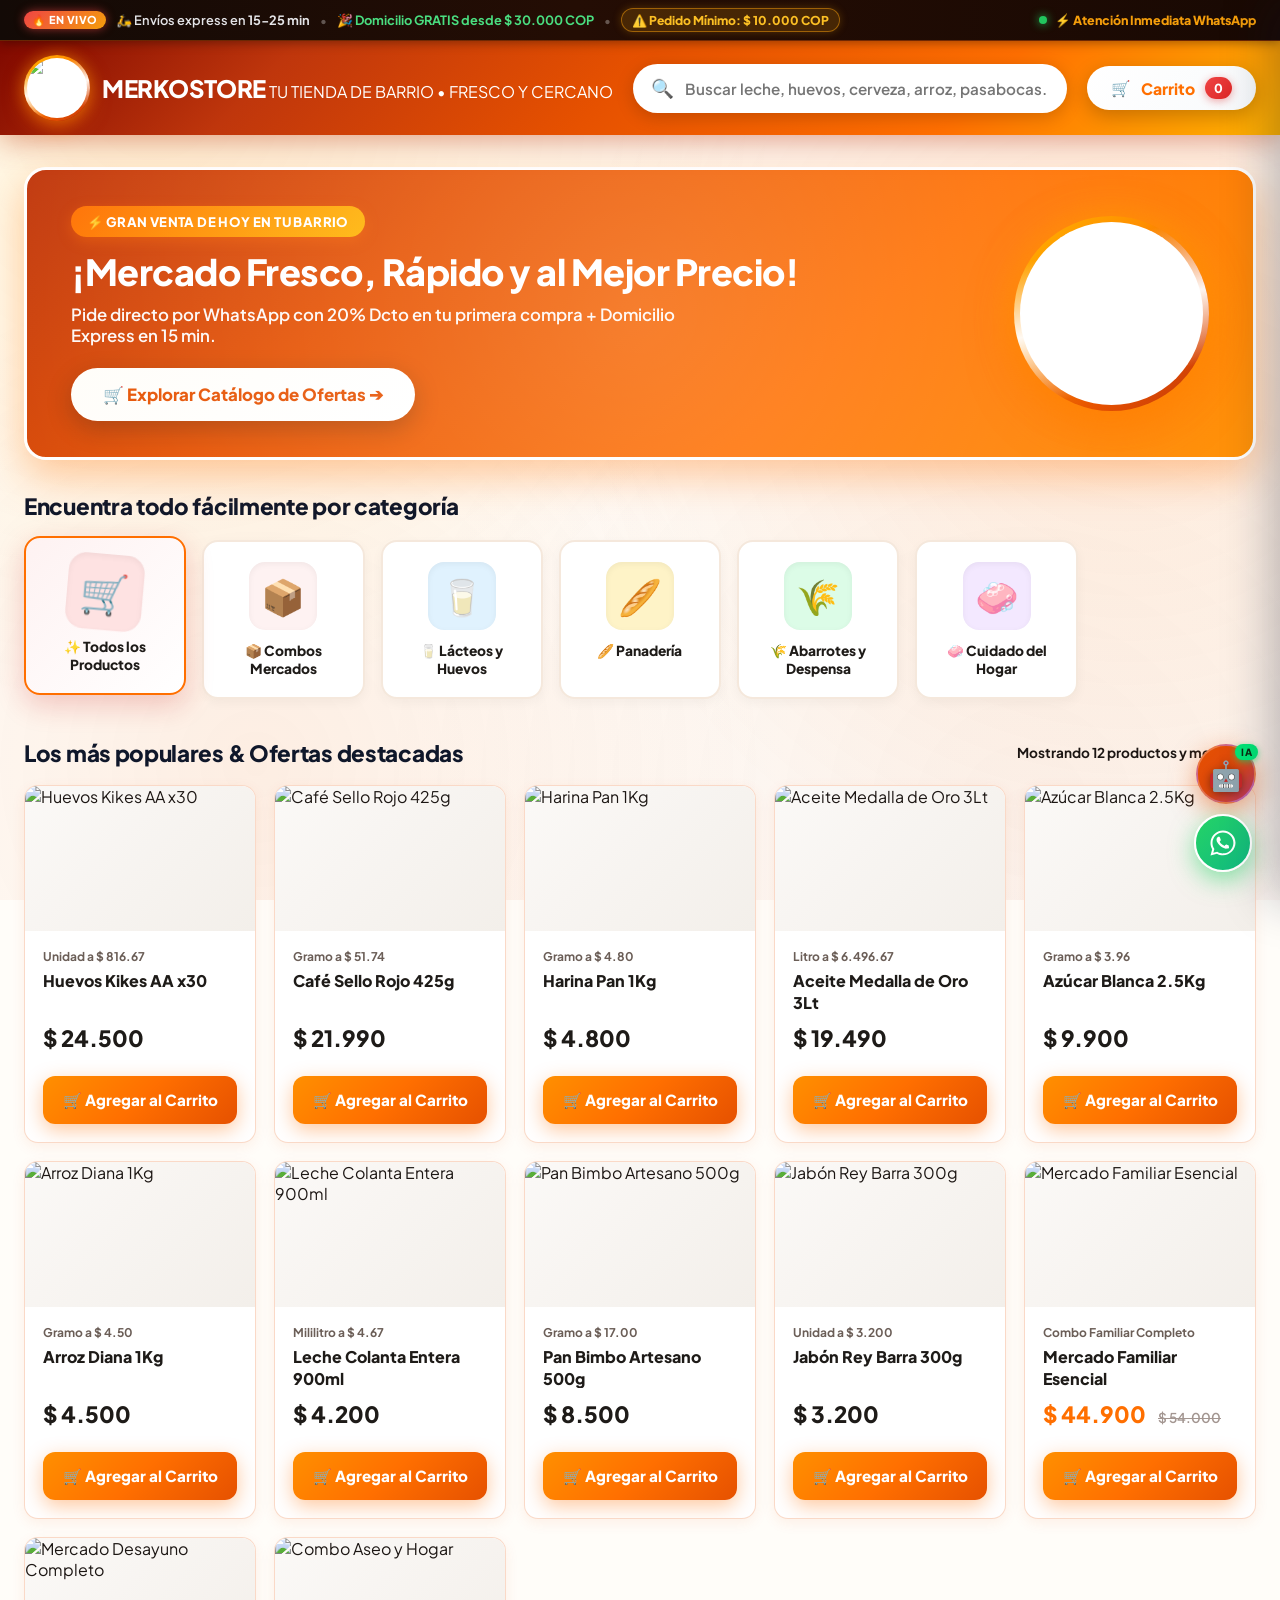
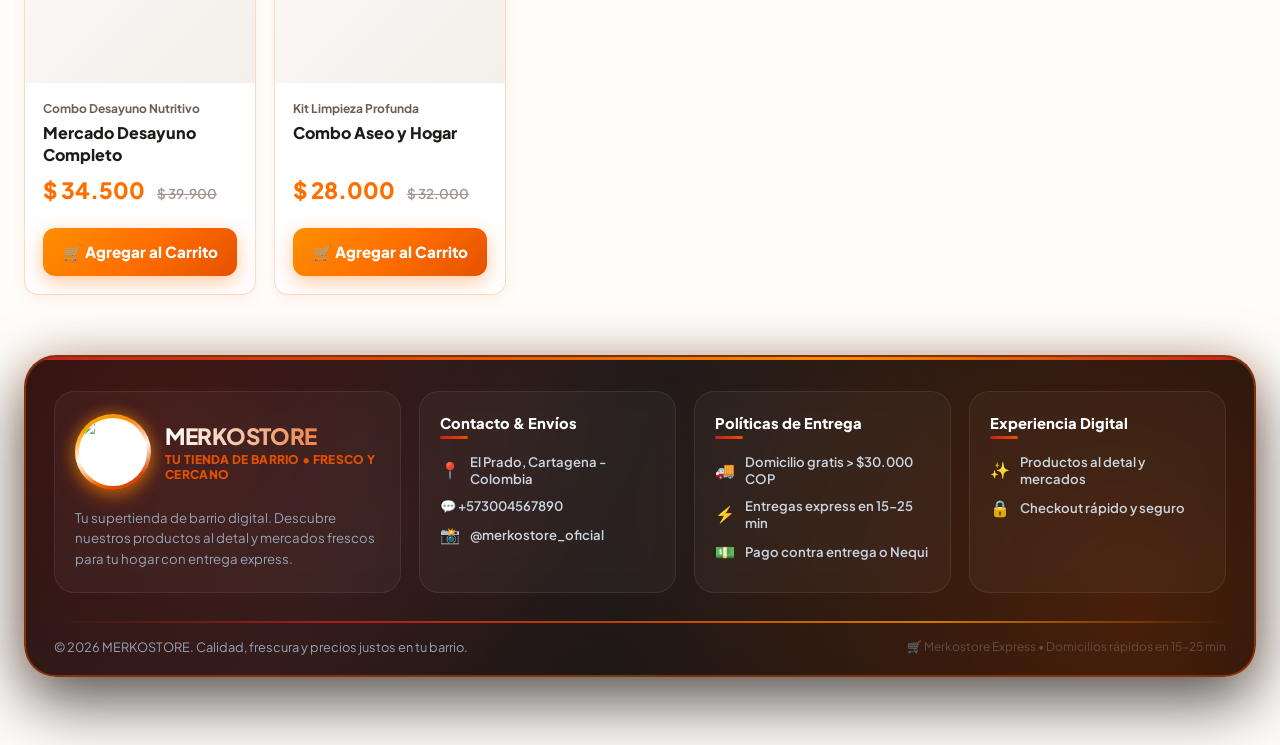
==== src/main/resources/static/index.html @ 1fe58188 "feat: agregar cuenta Daviplata al checkout y configuracion administrable en el panel" ====
<!DOCTYPE html>
<html lang="es">
<head>
    <meta charset="UTF-8">
    <meta name="viewport" content="width=device-width, initial-scale=1.0">
    <title>Merkostore - Tu Tienda de Barrio Digital & Inteligente</title>
    <link rel="preconnect" href="https://fonts.googleapis.com">
    <link rel="preconnect" href="https://fonts.gstatic.com" crossorigin>
    <link href="https://fonts.googleapis.com/css2?family=Plus+Jakarta+Sans:wght@300;400;500;600;700;800;900&display=swap" rel="stylesheet">
    <link rel="stylesheet" href="styles.css">
</head>
<body>

    <!-- ABUNDANT FLUID DRAGGABLE FLOATING EMOJIS (ARRASTRABLES CON EL MOUSE/DEDO) -->
    <div class="ambient-floating-bg">
        <div class="ambient-item item-1" onmousedown="startDragEmoji(event, this)" ontouchstart="startDragEmoji(event, this)" title="¡Arrástrame!">🥛</div>
        <div class="ambient-item item-2" onmousedown="startDragEmoji(event, this)" ontouchstart="startDragEmoji(event, this)" title="¡Arrástrame!">🍺</div>
        <div class="ambient-item item-3" onmousedown="startDragEmoji(event, this)" ontouchstart="startDragEmoji(event, this)" title="¡Arrástrame!">🌾</div>
        <div class="ambient-item item-4" onmousedown="startDragEmoji(event, this)" ontouchstart="startDragEmoji(event, this)" title="¡Arrástrame!">🏷️</div>
        <div class="ambient-item item-5" onmousedown="startDragEmoji(event, this)" ontouchstart="startDragEmoji(event, this)" title="¡Arrástrame!">🧼</div>
        <div class="ambient-item item-6" onmousedown="startDragEmoji(event, this)" ontouchstart="startDragEmoji(event, this)" title="¡Arrástrame!">🍎</div>
        <div class="ambient-item item-7" onmousedown="startDragEmoji(event, this)" ontouchstart="startDragEmoji(event, this)" title="¡Arrástrame!">🥑</div>
        <div class="ambient-item item-8" onmousedown="startDragEmoji(event, this)" ontouchstart="startDragEmoji(event, this)" title="¡Arrástrame!">🍞</div>
        <div class="ambient-item item-9" onmousedown="startDragEmoji(event, this)" ontouchstart="startDragEmoji(event, this)" title="¡Arrástrame!">🧀</div>
        <div class="ambient-item item-10" onmousedown="startDragEmoji(event, this)" ontouchstart="startDragEmoji(event, this)" title="¡Arrástrame!">🍊</div>
        <div class="ambient-item item-11" onmousedown="startDragEmoji(event, this)" ontouchstart="startDragEmoji(event, this)" title="¡Arrástrame!">🍓</div>
        <div class="ambient-item item-12" onmousedown="startDragEmoji(event, this)" ontouchstart="startDragEmoji(event, this)" title="¡Arrástrame!">🥩</div>
        <div class="ambient-item item-13" onmousedown="startDragEmoji(event, this)" ontouchstart="startDragEmoji(event, this)" title="¡Arrástrame!">🍯</div>
        <div class="ambient-item item-14" onmousedown="startDragEmoji(event, this)" ontouchstart="startDragEmoji(event, this)" title="¡Arrástrame!">☕</div>
    </div>

    <!-- TOP NOTIFICATION BAR (DINÁMICA, ANIMADA Y REGLA DE PEDIDO MÍNIMO) -->
    <div class="top-bar">
        <div class="top-bar-notice">
            <span class="top-bar-badge-fire">🔥 EN VIVO</span>
            <span class="top-bar-item">🛵 Envíos express en <strong>15-25 min</strong></span>
            <span class="top-bar-sep">•</span>
            <span class="top-bar-item top-bar-free-delivery">🎉 Domicilio <strong>GRATIS</strong> desde $ 30.000 COP</span>
            <span class="top-bar-sep">•</span>
            <span class="top-bar-badge-minorder">⚠️ Pedido Mínimo: $ 10.000 COP</span>
        </div>
        <div class="top-bar-right-info">
            <span class="top-bar-pulse-dot"></span>
            <span>⚡ Atención Inmediata WhatsApp</span>
        </div>
    </div>

    <!-- MAIN NAVBAR (SUPERMERCADO RETAIL STYLE) -->
    <header class="app-header" id="appHeader">
        <div class="main-nav">
            <!-- Brand Logo (Acceso Secreto Administrador con 5 clics consecutivos) -->
            <div class="brand-logo" onclick="handleBrandLogoClick(event)" title="MERKOSTORE - Tu Supermercado Digital">
                <div class="reflective-logo-wrap">
                    <img src="logo.png" alt="Merkostore Logo" class="reflective-logo-img">
                    <div class="reflective-shimmer-sweep"></div>
                </div>
                <div class="brand-name-group">
                    <span class="brand-title" id="navStoreName">MERKOSTORE</span>
                    <span class="brand-sub">TU TIENDA DE BARRIO • FRESCO Y CERCANO</span>
                </div>
            </div>

            <!-- Search Bar -->
            <div class="search-bar-container">
                <span class="search-icon-nav">🔍</span>
                <input type="text" id="searchInput" placeholder="Buscar leche, huevos, cerveza, arroz, pasabocas..." oninput="filterProducts()">
            </div>

            <!-- Cart Navigation Action -->
            <div class="header-user-actions">
                <button class="cart-nav-btn" onclick="toggleCartDrawer()">
                    🛒 <span>Carrito</span>
                    <span class="cart-count-badge" id="cartBadge">0</span>
                </button>
            </div>
        </div>
    </header>

    <!-- MAIN WRAPPER -->
    <main class="main-wrapper">

        <!-- ========================================== -->
        <!-- VIEW 1: CLIENT STOREFRONT (VISTA CLIENTE)  -->
        <!-- ========================================== -->
        <section id="viewStorefront">
            
            <!-- ATTENTION-GRABBING HERO PROMOTIONAL BANNER -->
            <div class="hero-attention-banner">
                <div class="hero-content-left">
                    <span class="hero-badge-flash">⚡ GRAN VENTA DE HOY EN TU BARRIO</span>
                    <h1 class="hero-main-title">¡Mercado Fresco, Rápido y al Mejor Precio!</h1>
                    <p class="hero-sub-text">Pide directo por WhatsApp con 20% Dcto en tu primera compra + Domicilio Express en 15 min.</p>
                    <button class="hero-cta-btn" onclick="scrollToProducts()">
                        🛒 Explorar Catálogo de Ofertas ➔
                    </button>
                </div>
                <!-- 3D Reflective Brand Emblem -->
                <div class="hero-logo-emblem-wrap">
                    <div class="reflective-logo-wrap size-lg">
                        <img src="logo.png" alt="Merkostore Emblem" class="reflective-logo-img">
                        <div class="reflective-shimmer-sweep"></div>
                    </div>
                </div>
            </div>

            <!-- Category Cards Grid (Vivid Badges) -->
            <h2 class="section-heading">
                <span>Encuentra todo fácilmente por categoría</span>
            </h2>
            <div class="category-badges-grid" id="categoryBadgesContainer">
                <!-- Dynamic Category Badges -->
            </div>

            <!-- Product Grid Title -->
            <div style="display:flex; justify-content:space-between; align-items:center; margin-bottom:18px;">
                <h2 class="section-heading" style="margin-bottom:0;" id="productsTitle">
                    <span>Los más populares & Ofertas destacadas</span>
                </h2>
                <span style="font-size:0.85rem; color:var(--text-secondary); font-weight:700;" id="productCountLabel">Mostrando todos los productos</span>
            </div>

            <!-- Bright Vivid Highlighted Product Grid -->
            <div class="products-grid" id="productsGrid">
                <!-- Dynamic Product Cards -->
            </div>

            <!-- ULTRA-LUXURY OVAL FOOTER (DEEP DARK GRADIENT CONTRAST & ANIMATION) -->
            <footer class="merko-footer">
                <div class="footer-content-grid">
                    <!-- Column 1: Brand -->
                    <div class="footer-col-card">
                        <div style="display:flex; align-items:center; gap:14px; margin-bottom:14px;">
                            <div class="reflective-logo-wrap size-md">
                                <img src="logo.png" alt="Merkostore Logo" class="reflective-logo-img">
                                <div class="reflective-shimmer-sweep"></div>
                            </div>
                            <div>
                                <div class="footer-brand-title" style="margin-bottom:2px;">MERKOSTORE</div>
                                <div class="footer-slogan" style="font-size:0.75rem;">TU TIENDA DE BARRIO • FRESCO Y CERCANO</div>
                            </div>
                        </div>
                        <div class="footer-brand-desc">
                            Tu supertienda de barrio digital. Descubre nuestros productos al detal y mercados frescos para tu hogar con entrega express.
                        </div>
                    </div>

                    <!-- Column 2: Contacto & Envíos -->
                    <div class="footer-col-card">
                        <div class="footer-col-title">Contacto & Envíos</div>
                        <div class="footer-link-list">
                            <span class="footer-link-item"><span class="item-icon">📍</span> El Prado, Cartagena - Colombia</span>
                            <a href="https://wa.me/573001234567" target="_blank" class="footer-link-item" id="footerWhatsappLink"><span class="item-icon">💬</span> +57 300 123 4567</a>
                            <span class="footer-link-item"><span class="item-icon">📸</span> @merkostore_oficial</span>
                        </div>
                    </div>

                    <!-- Column 3: Políticas -->
                    <div class="footer-col-card">
                        <div class="footer-col-title">Políticas de Entrega</div>
                        <div class="footer-link-list">
                            <span class="footer-link-item"><span class="item-icon">🚚</span> Domicilio gratis > $30.000 COP</span>
                            <span class="footer-link-item"><span class="item-icon">⚡</span> Entregas express en 15-25 min</span>
                            <span class="footer-link-item"><span class="item-icon">💵</span> Pago contra entrega o Nequi</span>
                        </div>
                    </div>

                    <!-- Column 4: Experiencia Digital -->
                    <div class="footer-col-card">
                        <div class="footer-col-title">Experiencia Digital</div>
                        <div class="footer-link-list">
                            <span class="footer-link-item"><span class="item-icon">✨</span> Productos al detal y mercados</span>
                            <span class="footer-link-item"><span class="item-icon">🔒</span> Checkout rápido y seguro</span>
                        </div>
                    </div>
                </div>

                <!-- Animated Light Glow Separator Bar -->
                <div class="footer-glow-bar"></div>

                <!-- Footer Bottom Bar -->
                <div class="footer-bottom-bar">
                    <div>
                        © 2026 MERKOSTORE. Calidad, frescura y precios justos en tu barrio.
                    </div>
                    <div style="font-size:0.75rem; color:var(--text-muted); opacity:0.8;">
                        <span>🛒 Merkostore Express • Domicilios rápidos en 15-25 min</span>
                    </div>
                </div>
            </footer>
        </section>

        <!-- ========================================== -->
        <!-- VIEW 2: MERKO BRAND ULTRA-PREMIUM ADMIN    -->
        <!-- ========================================== -->
        <section id="viewAdmin" style="display:none;">
            <div class="merko-admin-wrapper">
                
                <!-- Merko Admin Header -->
                <div class="merko-admin-header">
                    <div>
                        <span class="merko-brand-badge">MERKOSTORE • PANEL ADMIN PRO</span>
                        <h1 class="merko-admin-title">Gestor Ejecutivo de Productos, Stock y Ventas</h1>
                    </div>
                    <div style="display:flex; gap:12px; align-items:center;">
                        <button class="btn-merko-outline" onclick="switchView('storefront')">
                            👁️ Ver Tienda Cliente
                        </button>
                        <button class="btn-merko-primary" onclick="logoutAdmin()">
                            🚪 Salir del Panel
                        </button>
                    </div>
                </div>

                <!-- Merko Pill Tabs Row -->
                <div class="merko-pill-tabs">
                    <button class="merko-pill-btn active" id="tabMerkoDashboard" onclick="switchAdminSubTab('dashboard')">
                        📊 Dashboard
                    </button>
                    <button class="merko-pill-btn" id="tabMerkoActiveOrders" onclick="switchAdminSubTab('activeOrders')">
                        🛵 Pedidos en Proceso <span class="merko-pill-badge" id="activeOrdersTabBadge">0</span>
                    </button>
                    <button class="merko-pill-btn" id="tabMerkoOrders" onclick="switchAdminSubTab('orders')">
                        📜 Historial de Ventas
                    </button>
                    <button class="merko-pill-btn" id="tabMerkoBudget" onclick="switchAdminSubTab('budget')">
                        💰 Presupuesto del Negocio
                    </button>
                    <button class="merko-pill-btn" id="tabMerkoProducts" onclick="switchAdminSubTab('products')">
                        🛒 Productos & Inventario
                    </button>
                    <button class="merko-pill-btn" id="tabMerkoCategories" onclick="switchAdminSubTab('categories')">
                        🏷️ Categorías
                    </button>
                    <button class="merko-pill-btn" id="tabMerkoUsers" onclick="switchAdminSubTab('users')">
                        👥 Administradores
                    </button>
                    <button class="merko-pill-btn" id="tabMerkoBi" onclick="switchAdminSubTab('bi')">
                        📈 Power BI Analytics
                    </button>
                    <button class="merko-pill-btn" id="tabMerkoIo" onclick="switchAdminSubTab('io')">
                        ⚖️ Optimización IO (Simplex)
                    </button>
                    <button class="merko-pill-btn" id="tabMerkoConfig" onclick="switchAdminSubTab('config')">
                        🏪 Configuración Negocio
                    </button>
                </div>

                <!-- TAB 1: DASHBOARD EXECUTIVE OVERVIEW -->
                <div id="subtabDashboard" class="subtab-content">
                    
                    <!-- GREETING HEADER CARD -->
                    <div class="dashboard-greeting-card">
                        <div>
                            <div class="dashboard-greeting-title" id="dashGreeting">BUENAS TARDES 👋</div>
                            <div style="font-size:0.85rem; color:var(--admin-text-muted);">Bienvenido al Panel de Control Ejecutivo de Merkostore</div>
                        </div>
                        <div style="display:flex; gap:10px; flex-wrap:wrap;">
                            <button class="btn-merko-primary" onclick="forceSyncWithDatabase()" title="Sincronizar base de datos con Power BI y recalcular métricas">
                                🔄 Sincronizar DB & Power BI
                            </button>
                            <button class="btn-merko-outline" onclick="refreshDashboardData()">
                                ⚡ Actualizar Vista
                            </button>
                        </div>
                    </div>

                    <!-- ATTENTION ALERT CARD -->
                    <div class="merko-alert-card" id="kpiAlertCard">
                        <div>
                            <div style="font-weight:900; color:var(--admin-accent-red); font-size:1.05rem;">🔔 ATENCIÓN AHORA</div>
                            <div style="font-size:0.88rem; color:var(--admin-text-muted);" id="kpiAlertText">Cargando alertas del inventario...</div>
                        </div>
                        <button class="btn-merko-primary" onclick="switchAdminSubTab('products')">Atender Todos ➔</button>
                    </div>

                    <!-- KPI CARDS GRID (6 CARDS CON GANANCIAS) -->
                    <div class="merko-kpi-grid" style="grid-template-columns: repeat(auto-fit, minmax(180px, 1fr));">
                        <div class="merko-kpi-card emerald-card">
                            <div class="merko-kpi-title">Ventas de Hoy</div>
                            <div class="merko-kpi-val" id="kpiSales">$ 0</div>
                            <div style="font-size:0.75rem; color:var(--brand-secondary); font-weight:800;" id="kpiSalesSubtext">↑ 0 ventas en el día</div>
                        </div>
                        <div class="merko-kpi-card" style="border-left:4px solid #10b981; background:linear-gradient(135deg, rgba(16,185,129,0.14), rgba(16,185,129,0.02));">
                            <div class="merko-kpi-title" style="color:#10b981;">Ganancias de Hoy</div>
                            <div class="merko-kpi-val" id="kpiGrossProfit" style="color:#10b981;">$ 0</div>
                            <div style="font-size:0.75rem; color:#34d399; font-weight:800;" id="kpiGrossProfitSubtext">Margen bruto unitario real</div>
                        </div>
                        <div class="merko-kpi-card red-card">
                            <div class="merko-kpi-title">Pedidos Activos</div>
                            <div class="merko-kpi-val" id="kpiOrders">0</div>
                            <div style="font-size:0.75rem; color:var(--admin-accent-red); font-weight:800;">En preparación / Listos</div>
                        </div>
                        <div class="merko-kpi-card">
                            <div class="merko-kpi-title">Pendientes</div>
                            <div class="merko-kpi-val" id="kpiPending">0</div>
                            <div style="font-size:0.75rem; color:var(--admin-text-muted);">Por confirmar WhatsApp</div>
                        </div>
                        <div class="merko-kpi-card">
                            <div class="merko-kpi-title">Por Reponer</div>
                            <div class="merko-kpi-val" id="kpiLowStock" style="color:#ef4444;">0</div>
                            <div style="font-size:0.75rem; color:#ef4444; font-weight:800;">Stock bajo o agotados</div>
                        </div>
                        <div class="merko-kpi-card">
                            <div class="merko-kpi-title">Ticket Promedio</div>
                            <div class="merko-kpi-val" id="kpiTicketAvg" style="color:#3b82f6;">$ 0</div>
                            <div style="font-size:0.75rem; color:var(--admin-text-muted);">Valor medio por pedido</div>
                        </div>
                    </div>

                    <!-- TWO-COLUMN DASHBOARD MAIN GRID -->
                    <div class="dashboard-main-grid">
                        
                        <!-- LEFT MAIN COLUMN -->
                        <div>
                            <!-- PANEL 1: PEDIDOS ACTIVOS EN VIVO -->
                            <div class="dashboard-panel-card">
                                <div class="dashboard-panel-header">
                                    <div>
                                        <div class="dashboard-panel-title">🛒 PEDIDOS ACTIVOS EN VIVO</div>
                                        <div class="dashboard-panel-subtitle">Control operativo de pedidos recibidos en tiempo real</div>
                                    </div>
                                    <button class="dashboard-panel-link" onclick="switchAdminSubTab('activeOrders')">Gestionar Pedidos en Proceso ➔</button>
                                </div>
                                <div id="dashActiveOrdersList">
                                    <!-- Dynamic Active Orders List -->
                                </div>
                            </div>

                            <!-- PANEL 2: SOLICITUDES QUE REQUIEREN ACCIÓN -->
                            <div class="dashboard-panel-card">
                                <div class="dashboard-panel-header">
                                    <div>
                                        <div class="dashboard-panel-title">⚠️ SOLICITUDES QUE REQUIEREN ACCIÓN</div>
                                        <div class="dashboard-panel-subtitle">Prioridad: Pedidos por confirmar / Productos sin existencias</div>
                                    </div>
                                </div>
                                <div id="dashActionRequestsList">
                                    <!-- Dynamic Action Requests -->
                                </div>
                            </div>
                        </div>

                        <!-- RIGHT SIDEBAR COLUMN -->
                        <div>
                            <!-- PANEL 3: STOCK BAJO / REPONER -->
                            <div class="dashboard-panel-card">
                                <div class="dashboard-panel-header">
                                    <div>
                                        <div class="dashboard-panel-title">🚨 STOCK BAJO / REPONER</div>
                                        <div class="dashboard-panel-subtitle">Productos con 5 o menos existencias o agotados</div>
                                    </div>
                                    <button class="dashboard-panel-link" onclick="switchAdminSubTab('products')">Ver Inventario ➔</button>
                                </div>
                                <div id="dashLowStockList">
                                    <!-- Dynamic Low Stock Product Cards -->
                                </div>
                            </div>

                            <!-- PANEL 4: RESUMEN DE VENTAS E INGRESOS & GRÁFICO DIARIO -->
                            <div class="dashboard-panel-card">
                                <div class="dashboard-panel-header">
                                    <div>
                                        <div class="dashboard-panel-title">📊 RESUMEN DE VENTAS</div>
                                        <div class="dashboard-panel-subtitle">Ingresos confirmados del negocio</div>
                                    </div>
                                </div>

                                <div class="dash-sales-summary-grid">
                                    <div class="dash-sales-box">
                                        <div class="dash-sales-box-title">Hoy</div>
                                        <div class="dash-sales-box-val" id="dashSalesToday">$ 0</div>
                                    </div>
                                    <div class="dash-sales-box">
                                        <div class="dash-sales-box-title">Esta Semana</div>
                                        <div class="dash-sales-box-val" id="dashSalesWeek">$ 0</div>
                                    </div>
                                    <div class="dash-sales-box">
                                        <div class="dash-sales-box-title">Este Mes</div>
                                        <div class="dash-sales-box-val" id="dashSalesMonth">$ 0</div>
                                    </div>
                                </div>

                                <div style="font-size:0.78rem; font-weight:800; color:var(--admin-text-muted); margin-bottom:8px; display:flex; justify-content:space-between;">
                                    <span>ÚLTIMOS 7 DÍAS</span>
                                    <span style="color:#f59e0b;">Historial diario</span>
                                </div>

                                <div class="dash-chart-container" id="dash7DaysChart">
                                    <!-- Dynamic 7 Day Chart Bars -->
                                </div>
                            </div>
                        </div>

                    </div>

                </div>

                <!-- TAB 2: PRODUCTOS & INVENTARIO UNIFICADO (CREAR ARRIBA, INVENTARIO ABAJO) -->
                <div id="subtabProducts" class="subtab-content" style="display:none;">
                    
                    <!-- 1. CREAR / EDITAR PRODUCTO O MERCADO (ARRIBA) -->
                    <div id="productEditorCard" style="background:var(--admin-card-bg); border:1.5px solid var(--admin-border); border-radius:20px; padding:24px; box-shadow:0 12px 35px rgba(0,0,0,0.45); margin-bottom:28px;">
                        <h2 id="editorSubtabTitle" style="font-size:1.25rem; font-weight:900; color:#ffffff; margin-top:0; margin-bottom:20px;">➕ CREAR PRODUCTO O MERCADO</h2>
                        
                        <div class="merko-editor-grid">
                            <div class="merko-form-card">
                                <!-- Tipo de Ítem Selector -->
                                <div class="merko-form-group">
                                    <label>Tipo de Ítem a Crear *</label>
                                    <select id="editorType" onchange="toggleMercadoCompositionForm(); updateLivePreview();">
                                        <option value="DETAL">🛍️ Producto Detal (Ítem Individual)</option>
                                        <option value="MERCADO">📦 Mercado (Combo / Kit con Productos Detal)</option>
                                    </select>
                                </div>

                                <div class="merko-form-group">
                                    <label>Nombre del Producto / Mercado *</label>
                                    <input type="text" id="editorName" placeholder="Ej: Mercado Familiar Semanal / Harina Pan 1kg" value="" oninput="updateLivePreview()">
                                </div>

                                <div style="display:grid; grid-template-columns:1fr 1fr; gap:16px;">
                                    <div class="merko-form-group">
                                        <label>Categoría</label>
                                        <select id="editorCategory" onchange="updateLivePreview()">
                                            <option value="cat4">🌾 Abarrotes y Granos</option>
                                            <option value="cat2">🥛 Lácteos y Huevos</option>
                                            <option value="cat3">🍺 Cervezas y Licores</option>
                                            <option value="cat1">🔴 Precios Rojos</option>
                                        </select>
                                    </div>
                                    <div class="merko-form-group">
                                        <label>Unidad / Descripción Corta</label>
                                        <input type="text" id="editorUnit" placeholder="Ej: Combo 6 Productos / Gramo a $ 3.60" value="" oninput="updateLivePreview()">
                                    </div>
                                </div>

                                <!-- COMPOSICIÓN DE MERCADO (SOLO CUANDO ES MERCADO) -->
                                <div id="mercadoItemsContainer" style="display:none; background:#0f172a; border:1px solid #f59e0b; border-radius:12px; padding:16px; margin-top:4px;">
                                    <div style="font-size:0.85rem; font-weight:900; color:#f59e0b; margin-bottom:10px; display:flex; justify-content:space-between; align-items:center;">
                                        <span>📦 COMPOSICIÓN DEL MERCADO (PRODUCTOS INCLUIDOS):</span>
                                        <span style="font-size:0.72rem; color:#94a3b8; font-weight:600;">Se restarán del stock al vender</span>
                                    </div>
                                    <div id="mercadoItemsChecklist" style="display:flex; flex-direction:column; gap:8px; max-height:180px; overflow-y:auto; padding-right:6px;">
                                        <!-- Dynamic product options with qty inputs -->
                                    </div>
                                </div>

                                <div style="display:grid; grid-template-columns:1fr 1fr; gap:16px;">
                                    <div class="merko-form-group">
                                        <label>Precio de Adquisición ($ COP) *</label>
                                        <input type="number" id="editorCostPrice" value="" placeholder="Ej: 32000" oninput="updateLivePreview()">
                                        <small style="display:block; font-size:0.72rem; color:var(--admin-text-muted); margin-top:4px;">Valor que paga el administrador al proveedor por adquirir una unidad de este producto.</small>
                                    </div>
                                    <div class="merko-form-group">
                                        <label>Precio Venta ($ COP) *</label>
                                        <input type="number" id="editorPrice" value="" placeholder="Ej: 48000" oninput="updateLivePreview()">
                                        <small style="display:block; font-size:0.72rem; color:var(--admin-text-muted); margin-top:4px;">Precio oficial al detal o combo al cliente.</small>
                                    </div>
                                </div>

                                <div style="display:grid; grid-template-columns:1fr 1fr; gap:16px;">
                                    <div class="merko-form-group">
                                        <label>Precio Oferta ($ COP)</label>
                                        <input type="number" id="editorDiscount" value="" placeholder="Opcional" oninput="updateLivePreview()">
                                        <small style="display:block; font-size:0.72rem; color:var(--admin-text-muted); margin-top:4px;">Precio promocional con descuento aplicado.</small>
                                    </div>
                                    <div class="merko-form-group">
                                        <label id="lblEditorStock">Inventario Inicial *</label>
                                        <input type="number" id="editorStock" value="" placeholder="Ej: 25" oninput="updateLivePreview()">
                                        <small style="display:block; font-size:0.72rem; color:var(--admin-text-muted); margin-top:4px;">Existencias físicas disponibles en bodega.</small>
                                    </div>
                                </div>

                                <div class="merko-form-group">
                                    <label>Imagen del Producto / Mercado *</label>
                                    <div style="display:flex; align-items:center; gap:12px; flex-wrap:wrap; background:#181210; border:1.5px dashed var(--admin-border); padding:12px 16px; border-radius:12px;">
                                        <label for="editorImageFile" class="btn-merko-outline" style="cursor:pointer; font-size:0.85rem; padding:8px 16px; margin:0; display:inline-flex; align-items:center; gap:8px;">
                                            📁 Seleccionar Archivo...
                                        </label>
                                        <input type="file" id="editorImageFile" accept="image/*" style="display:none;" onchange="handleProductImageUpload(event)">
                                        <span id="editorImageFileName" style="font-size:0.82rem; color:#94a3b8; font-style:italic;">Ningún archivo seleccionado</span>
                                    </div>
                                    <input type="hidden" id="editorImage" value="">
                                </div>

                                <!-- 📐 ENCUADRE DE IMAGEN EN TARJETA (PC & MÓVIL POR INDEPENDIENTE) -->
                                <div class="image-framing-box" style="margin-top:18px; background:#120c0a; border:1.5px solid rgba(230,81,0,0.35); border-radius:14px; padding:18px;">
                                    <div style="display:flex; justify-content:space-between; align-items:center; flex-wrap:wrap; gap:10px; margin-bottom:6px;">
                                        <div>
                                            <span style="font-size:0.92rem; font-weight:900; color:#FF8F00; display:flex; align-items:center; gap:6px;">
                                                📐 ENCUADRE DE IMAGEN EN TARJETA
                                            </span>
                                            <p style="font-size:0.75rem; color:var(--admin-text-muted); margin:2px 0 0;">
                                                Ajusta el modo de encuadre, zoom y posición de cada foto para que luzca impecable en la tarjeta y en la galería.
                                            </p>
                                        </div>
                                        <div style="display:flex; align-items:center; gap:8px;">
                                            <span style="font-size:0.75rem; color:#d4d4d8; font-weight:700;">📷 Configurar encuadre:</span>
                                            <div class="framing-device-toggles" style="display:flex; gap:6px; background:rgba(255,255,255,0.06); padding:3px; border-radius:20px; border:1px solid rgba(255,255,255,0.12);">
                                                <button type="button" class="btn-framing-device active" id="btnDevicePc" onclick="switchFramingDevice('PC')" style="padding:4px 12px; font-size:0.76rem; border-radius:16px; border:none; cursor:pointer; font-weight:800; background:linear-gradient(135deg, #FF6F00, #E65100); color:#fff;">
                                                    💻 Modo PC
                                                </button>
                                                <button type="button" class="btn-framing-device" id="btnDeviceMobile" onclick="switchFramingDevice('MOBILE')" style="padding:4px 12px; font-size:0.76rem; border-radius:16px; border:none; cursor:pointer; font-weight:800; background:transparent; color:#a1a1aa;">
                                                    📱 Modo Móvil
                                                </button>
                                            </div>
                                        </div>
                                    </div>

                                    <!-- Dropdown Mode & Zoom Slider -->
                                    <div style="display:grid; grid-template-columns:1fr 1fr; gap:16px; margin-top:14px;">
                                        <div class="merko-form-group">
                                            <label style="font-size:0.78rem; font-weight:800; color:#e4e4e7;">Modo de Ajuste</label>
                                            <select id="imgFitMode" onchange="updateFramingSetting('fit', this.value)" style="padding:8px 12px; font-size:0.82rem;">
                                                <option value="cover">Cubrir Marco (Cover - Fotos de Estudio)</option>
                                                <option value="contain">Contener Completo (Contain - Sin Recortes)</option>
                                                <option value="fill">Relleno Total (Fill)</option>
                                            </select>
                                        </div>
                                        <div class="merko-form-group">
                                            <div style="display:flex; justify-content:space-between; align-items:center;">
                                                <label style="font-size:0.78rem; font-weight:800; color:#e4e4e7;">Zoom/Escala (0.7x – 3.0x)</label>
                                                <span id="lblImgZoom" style="font-size:0.78rem; font-weight:900; color:#FF8F00;">1.00x</span>
                                            </div>
                                            <input type="range" id="imgZoomRange" min="0.7" max="3.0" step="0.05" value="1.0" oninput="updateFramingSetting('zoom', this.value)" style="margin-top:8px;">
                                        </div>
                                    </div>

                                    <!-- Position Sliders -->
                                    <div style="display:grid; grid-template-columns:1fr 1fr; gap:16px; margin-top:8px;">
                                        <div class="merko-form-group">
                                            <div style="display:flex; justify-content:space-between; align-items:center;">
                                                <label style="font-size:0.78rem; font-weight:800; color:#e4e4e7;">Posición Horizontal (X)</label>
                                                <span id="lblImgPosX" style="font-size:0.78rem; font-weight:900; color:#FF8F00;">50%</span>
                                            </div>
                                            <input type="range" id="imgPosXRange" min="0" max="100" step="1" value="50" oninput="updateFramingSetting('posX', this.value)" style="margin-top:8px;">
                                        </div>
                                        <div class="merko-form-group">
                                            <div style="display:flex; justify-content:space-between; align-items:center;">
                                                <label style="font-size:0.78rem; font-weight:800; color:#e4e4e7;">Posición Vertical (Y)</label>
                                                <span id="lblImgPosY" style="font-size:0.78rem; font-weight:900; color:#FF8F00;">50%</span>
                                            </div>
                                            <input type="range" id="imgPosYRange" min="0" max="100" step="1" value="50" oninput="updateFramingSetting('posY', this.value)" style="margin-top:8px;">
                                        </div>
                                    </div>

                                    <!-- Action Presets -->
                                    <div style="display:flex; gap:10px; margin-top:14px; flex-wrap:wrap;">
                                        <button type="button" class="btn-merko-outline" style="padding:6px 14px; font-size:0.75rem; display:inline-flex; align-items:center; gap:6px;" onclick="applyFramingPreset('full')">
                                            📦 Producto Completo
                                        </button>
                                        <button type="button" class="btn-merko-outline" style="padding:6px 14px; font-size:0.75rem; display:inline-flex; align-items:center; gap:6px;" onclick="applyFramingPreset('cover')">
                                            🔍 Cubrir Marco
                                        </button>
                                        <button type="button" class="btn-merko-outline" style="padding:6px 14px; font-size:0.75rem; color:#ef4444; border-color:rgba(239,68,68,0.4);" onclick="applyFramingPreset('reset')">
                                            Restablecer
                                        </button>
                                    </div>
                                </div>

                                <div style="display:flex; gap:12px; margin-top:16px;">
                                    <button class="btn-merko-primary" id="btnSaveProductEditor" style="flex:1; justify-content:center;" onclick="saveProductFromEditor()">
                                        💾 Guardar en el Catálogo
                                    </button>
                                    <button class="btn-merko-outline" id="btnCancelProductEditor" style="display:none; color:#ef4444; border-color:rgba(239,68,68,0.4); background:rgba(239,68,68,0.15);" onclick="resetProductEditorForm(true)">
                                        ❌ Cancelar Edición
                                    </button>
                                </div>
                            </div>

                            <!-- Live Card Preview (Matching Reference Image) -->
                            <div class="preview-column-card" style="background:var(--admin-surface); border:1px solid var(--admin-border); border-radius:14px; padding:20px; display:flex; flex-direction:column; align-items:center;">
                                <div style="display:flex; justify-content:space-between; align-items:center; width:100%; margin-bottom:14px; flex-wrap:wrap; gap:8px;">
                                    <span style="font-size:0.75rem; font-weight:900; color:var(--brand-primary); letter-spacing:1px;">👁️ VISTA PREVIA</span>
                                    <div style="display:flex; gap:6px; background:rgba(255,255,255,0.06); padding:3px; border-radius:18px; border:1px solid rgba(255,255,255,0.1);">
                                        <button type="button" class="btn-prev-mode active" id="btnPrevPc" onclick="switchFramingDevice('PC')" style="padding:3px 10px; font-size:0.72rem; border-radius:14px; border:none; cursor:pointer; font-weight:800; background:linear-gradient(135deg, #FF6F00, #E65100); color:#fff;">
                                            💻 PC
                                        </button>
                                        <button type="button" class="btn-prev-mode" id="btnPrevMobile" onclick="switchFramingDevice('MOBILE')" style="padding:3px 10px; font-size:0.72rem; border-radius:14px; border:none; cursor:pointer; font-weight:800; background:transparent; color:#a1a1aa;">
                                            📱 Móvil
                                        </button>
                                    </div>
                                    <span id="prevMatchBadge" style="font-size:0.68rem; font-weight:800; background:rgba(16,185,129,0.18); color:#10b981; border:1px solid rgba(16,185,129,0.3); padding:2px 8px; border-radius:12px;">100% IDÉNTICA PC</span>
                                </div>

                                <div class="product-card-bright" id="liveCardPreview" style="width:100%; max-width:240px; transition:max-width 0.3s ease;">
                                    <div class="card-img-wrap" id="prevImgWrap" style="overflow:hidden; position:relative; border-radius:10px 10px 0 0; height:180px;">
                                        <span class="discount-tag" id="prevDiscountTag" style="display:none;">-20%</span>
                                        <span class="card-type-badge mercado" id="prevTypeBadge">📦 MERCADO</span>
                                        <button type="button" class="fav-heart-btn">♡</button>
                                        <img id="prevImg" src="https://images.unsplash.com/photo-1542838132-92c53300491e?w=500" alt="Preview" style="width:100%; height:100%; display:block; transition:transform 0.15s ease;">
                                    </div>
                                    <div class="card-details">
                                        <span class="card-unit-info" id="prevUnit">Combo 6 Productos Esenciales</span>
                                        <h3 class="card-product-title" id="prevName">Mercado Familiar Quincenal</h3>
                                        <div class="card-price-block">
                                            <div style="font-size:0.72rem; color:var(--text-secondary);" id="prevUnitCalc">Combo 6 Productos Esenciales</div>
                                            <div class="card-sale-price discounted" id="prevSalePrice">$ 39.900 <span class="card-old-price" id="prevOldPrice">$ 48.000</span></div>
                                        </div>
                                        <button type="button" class="card-add-btn">🛒 Agregar al Carrito</button>
                                    </div>
                                </div>
                            </div>
                        </div>
                    </div>

                    <!-- 2. INVENTARIO DE PRODUCTOS & KITS (ABAJO) -->
                    <div id="productInventoryCard" style="background:var(--admin-card-bg); border:1.5px solid var(--admin-border); border-radius:20px; padding:24px; box-shadow:0 12px 35px rgba(0,0,0,0.45);">
                        <!-- Header Title & Subtitle -->
                        <div style="display:flex; justify-content:space-between; align-items:center; margin-bottom:18px; flex-wrap:wrap; gap:12px;">
                            <div>
                                <h3 style="font-size:1.3rem; font-weight:900; color:#ffffff; margin:0; display:flex; align-items:center; gap:10px;">
                                    📦 INVENTARIO DE PRODUCTOS & KITS 
                                    <span class="merko-brand-badge" id="adminInventoryCountBadge" style="margin:0; font-size:0.75rem;">0 de 0</span>
                                </h3>
                                <p style="font-size:0.8rem; color:var(--admin-text-muted); margin:4px 0 0;">
                                    Haz clic en <strong style="color:#10b981;">Stock</strong> para alternar disponibilidad en vivo o en <strong style="color:#f59e0b;">Editar</strong> para reponer inventario arriba.
                                </p>
                            </div>
                        </div>

                        <!-- Filter Pills & Search Row -->
                        <div class="periodo-buttons-row" style="margin-bottom:20px; justify-content:space-between;">
                            <div style="display:flex; gap:8px; flex-wrap:wrap; align-items:center;">
                                <button class="periodo-btn active" id="filterStockAll" onclick="filterAdminInventoryStock('ALL')">Todos</button>
                                <button class="periodo-btn" id="filterStockInStock" onclick="filterAdminInventoryStock('IN_STOCK')">En Stock</button>
                                <button class="periodo-btn" id="filterStockSoldOut" onclick="filterAdminInventoryStock('SOLD_OUT')" style="color:#ef4444;">● Agotados</button>
                                <button class="periodo-btn" id="filterStockLow" onclick="filterAdminInventoryStock('LOW_STOCK')" style="color:#f59e0b;">● Stock Bajo (≤ 3)</button>
                                <button class="periodo-btn" id="filterStockWithCost" onclick="filterAdminInventoryStock('WITH_COST')" style="color:#10b981;">💰 Con Costo</button>
                                <button class="periodo-btn" id="filterStockNoCost" onclick="filterAdminInventoryStock('NO_COST')" style="color:#f87171;">⚠️ Sin Costo (Pendientes)</button>
                            </div>
                            
                            <input type="text" id="adminInventorySearchInput" class="historial-search-input" style="max-width:280px;" placeholder="Buscar producto o kit..." oninput="renderAdminProductsTable()">
                        </div>

                        <!-- Table Container -->
                        <div class="luxury-table-container">
                            <table class="merko-table">
                                <thead>
                                    <tr>
                                        <th>FOTO</th>
                                        <th>NOMBRE & TIPO</th>
                                        <th>CATEGORÍA</th>
                                        <th>PRECIO & COSTO</th>
                                        <th>CANTIDAD</th>
                                        <th>ESTADO DE STOCK</th>
                                        <th style="text-align:right;">ACCIONES</th>
                                    </tr>
                                </thead>
                                <tbody id="productsAdminTable">
                                    <!-- Dynamic Rows -->
                                </tbody>
                            </table>
                        </div>

                    </div>
                </div>

                <!-- TAB: PEDIDOS EN PROCESO (CONTROL OPERATIVO DE DESPACHOS) -->
                <div id="subtabActiveOrders" class="subtab-content" style="display:none;">
                    <div class="historial-unificado-container">
                        <!-- Header -->
                        <div class="historial-header-bar">
                            <div>
                                <div class="historial-title">
                                    <span>🛵 CONTROL DE PEDIDOS EN PROCESO & DESPACHOS</span>
                                </div>
                                <div class="historial-subtitle">
                                    Monitoreo en vivo de pedidos por confirmar, en preparación o en camino. Al completar un pedido pasará automáticamente al Historial.
                                </div>
                            </div>
                            <button class="periodo-btn active" onclick="renderActiveOrdersTable()" title="Actualizar datos">
                                🔄 Actualizar
                            </button>
                        </div>

                        <!-- Metric Summary Badges -->
                        <div class="historial-kpi-grid" style="margin-bottom: 20px;">
                            <div class="historial-kpi-card">
                                <span class="kpi-label">TOTAL EN PROCESO</span>
                                <span class="kpi-val" id="activeKpiTotal" style="color:var(--brand-primary);">0</span>
                            </div>
                            <div class="historial-kpi-card">
                                <span class="kpi-label">🔔 POR CONFIRMAR</span>
                                <span class="kpi-val" id="activeKpiReceived" style="color:#f59e0b;">0</span>
                            </div>
                            <div class="historial-kpi-card">
                                <span class="kpi-label">👨‍🍳 EN PREPARACIÓN</span>
                                <span class="kpi-val" id="activeKpiPreparing" style="color:#3b82f6;">0</span>
                            </div>
                            <div class="historial-kpi-card">
                                <span class="kpi-label">🛵 EN CAMINO / LISTO</span>
                                <span class="kpi-val" id="activeKpiOnWay" style="color:#10b981;">0</span>
                            </div>
                        </div>

                        <!-- Filters Row -->
                        <div class="historial-filters-row">
                            <div class="tipo-filter-group">
                                <span class="tipo-filter-label">Estado:</span>
                                <button class="tipo-pill-btn active" id="btnActiveFilterAll" onclick="filterActiveOrdersStatus('ALL')">Todos</button>
                                <button class="tipo-pill-btn" id="btnActiveFilterReceived" onclick="filterActiveOrdersStatus('RECEIVED')">🔔 Por Confirmar</button>
                                <button class="tipo-pill-btn" id="btnActiveFilterPreparing" onclick="filterActiveOrdersStatus('PREPARING')">👨‍🍳 En Preparación</button>
                                <button class="tipo-pill-btn" id="btnActiveFilterOnWay" onclick="filterActiveOrdersStatus('READY_ON_WAY')">🛵 En Camino</button>
                            </div>

                            <div class="tipo-filter-group">
                                <span class="tipo-filter-label">Entrega:</span>
                                <button class="tipo-pill-btn active" id="btnActiveDeliveryAll" onclick="filterActiveOrdersFulfillment('ALL')">Todos</button>
                                <button class="tipo-pill-btn" id="btnActiveDeliveryOnly" onclick="filterActiveOrdersFulfillment('DELIVERY')">🛵 Domicilio</button>
                                <button class="tipo-pill-btn" id="btnActivePickupOnly" onclick="filterActiveOrdersFulfillment('PICKUP')">🏬 Recogida</button>
                            </div>

                            <input type="text" id="activeOrdersSearchInput" class="historial-search-input" placeholder="Buscar cliente, teléfono o código..." oninput="filterActiveOrdersSearch(this.value)">
                        </div>

                        <!-- Active Orders Container -->
                        <div id="activeOrdersCardsContainer" class="active-orders-grid" style="display:flex; flex-direction:column; gap:14px; margin-top:16px;">
                            <!-- Dynamic Active Order Cards -->
                        </div>
                    </div>
                </div>

                <!-- TAB 4: HISTORIAL DE VENTAS & PEDIDOS COMPLETADOS -->
                <div id="subtabOrders" class="subtab-content" style="display:none;">
                    
                    <div class="historial-unificado-container">
                        <!-- Header -->
                        <div class="historial-header-bar">
                            <div>
                                <div class="historial-title">
                                    <span>📜 HISTORIAL DE PEDIDOS & VENTAS COMPLETADAS</span>
                                </div>
                                <div class="historial-subtitle">
                                    Registro de pedidos entregados, cobros completados y auditoría histórica del negocio.
                                </div>
                            </div>
                            <button class="periodo-btn active" onclick="renderHistorialUnificadoTable()" title="Actualizar datos">
                                🔄 Actualizar
                            </button>
                        </div>

                        <!-- Filters Row 1: Tipo & Search -->
                        <div class="historial-filters-row">
                            <div class="tipo-filter-group">
                                <span class="tipo-filter-label">▼ Tipo:</span>
                                <button class="tipo-pill-btn active" id="btnFilterTipoAll" onclick="filterHistorialTipo('ALL')">Todos</button>
                                <button class="tipo-pill-btn" id="btnFilterTipoProductos" onclick="filterHistorialTipo('DETAL')">🛒 Productos</button>
                                <button class="tipo-pill-btn" id="btnFilterTipoMercados" onclick="filterHistorialTipo('MERCADO')">📦 Mercados</button>
                            </div>

                            <input type="text" id="historialSearchInput" class="historial-search-input" placeholder="Buscar cliente, código (MS-...), teléfono, ítem..." oninput="filterHistorialTable()">

                            <select id="historialStatusSelect" class="historial-search-input" style="min-width:180px; flex:0;" onchange="filterHistorialTable()">
                                <option value="ALL">Todos los estados</option>
                                <option value="RECEIVED">Recibido</option>
                                <option value="PREPARING">En preparación</option>
                                <option value="READY">Listo envío</option>
                                <option value="ON_WAY">En camino</option>
                                <option value="DELIVERED">Entregado</option>
                                <option value="CANCELLED">Cancelado</option>
                            </select>
                        </div>

                        <!-- Period Quick Filter Buttons -->
                        <div class="periodo-buttons-row">
                            <span style="font-size:0.78rem; font-weight:800; color:#f59e0b; margin-right:4px;">📅 Periodo:</span>
                            <button class="periodo-btn active" id="btnPeriodAll" onclick="filterPeriod('ALL')">Todos</button>
                            <button class="periodo-btn" id="btnPeriodToday" onclick="filterPeriod('TODAY')">Hoy</button>
                            <button class="periodo-btn" id="btnPeriodYesterday" onclick="filterPeriod('YESTERDAY')">Ayer</button>
                            <button class="periodo-btn" id="btnPeriodWeek" onclick="filterPeriod('WEEK')">Esta semana</button>
                            <button class="periodo-btn" id="btnPeriodMonth" onclick="filterPeriod('MONTH')">Este mes</button>
                            <button class="periodo-btn" id="btnPeriod30Days" onclick="filterPeriod('30DAYS')">Últimos 30 días</button>
                        </div>

                        <!-- Metrics Summary Grid (Stat Boxes) -->
                        <div class="historial-kpi-grid">
                            <div class="historial-kpi-card">
                                <span class="kpi-label">REGISTROS</span>
                                <span class="kpi-val" id="histKpiRegistros">0</span>
                            </div>
                            <div class="historial-kpi-card">
                                <span class="kpi-label">CONFIRMADAS / ENTREGADAS</span>
                                <span class="kpi-val" id="histKpiConfirmadas">0</span>
                            </div>
                            <div class="historial-kpi-card">
                                <span class="kpi-label">TOTAL RECAUDADO</span>
                                <span class="kpi-val" id="histKpiTotal" style="color:#10b981;">$ 0</span>
                            </div>
                            <div class="historial-kpi-card">
                                <span class="kpi-label">MOSTRANDO</span>
                                <span class="kpi-val" id="histKpiShowing">0 de 0</span>
                            </div>
                        </div>

                        <!-- Dynamic Historial Table -->
                        <div class="historial-table-container">
                            <table class="historial-table">
                                <thead>
                                    <tr>
                                        <th>CÓDIGO / CLIENTE</th>
                                        <th>SOLICITUD (PRODUCTOS / MERCADOS)</th>
                                        <th>REGISTRO / ENTREGA</th>
                                        <th>TOTAL DE COMPRA</th>
                                        <th>MÉTODO & ESTADO</th>
                                        <th>ACCIÓN</th>
                                    </tr>
                                </thead>
                                <tbody id="historialUnificadoTableBody">
                                    <!-- Rendered dynamically -->
                                </tbody>
                            </table>
                        </div>

                    </div>
                </div>

                <!-- TAB: PRESUPUESTO DEL NEGOCIO (FONDOS DE REPOSICIÓN Y COMPRAS A PROVEEDORES) -->
                <div id="subtabBudget" class="subtab-content" style="display:none;">
                    <div class="admin-card-glass" style="margin-bottom:24px;">
                        <div style="display:flex; justify-content:space-between; align-items:center; flex-wrap:wrap; gap:16px;">
                            <div>
                                <span class="merko-brand-badge" style="background:rgba(245,158,11,0.15); color:#f59e0b; border:1px solid rgba(245,158,11,0.3);">GESTIÓN FINANCIERA • FONDO DE REPOSICIÓN</span>
                                <h2 style="font-size:1.45rem; font-weight:900; color:#fff; margin-top:8px; margin-bottom:4px;">
                                    💰 Presupuesto del Negocio y Reposición de Mercancía
                                </h2>
                                <p style="font-size:0.85rem; color:var(--admin-text-muted); margin:0;">
                                    Administra el dinero disponible para adquirir inventario con proveedores y da seguimiento a los costos recuperados de cada venta.
                                </p>
                            </div>
                            <div>
                                <button class="btn-merko-primary" onclick="openEditBudgetModal()" style="background:#FF8F00; color:#fff; border:none; padding:12px 24px; border-radius:12px; font-weight:800; font-size:0.95rem; cursor:pointer; display:inline-flex; align-items:center; gap:8px; box-shadow:0 4px 14px rgba(255,143,0,0.4);">
                                    💰 Configurar / Editar Presupuesto
                                </button>
                            </div>
                        </div>
                    </div>

                    <!-- 3 KPI CARDS DEL PRESUPUESTO (FONDO DE REPOSICIÓN) -->
                    <div class="merko-kpi-grid" style="grid-template-columns:repeat(auto-fit, minmax(260px, 1fr)); margin-bottom:24px;">
                        <div class="merko-kpi-card emerald-card" style="border-left:4px solid #10b981;">
                            <div class="merko-kpi-title" style="color:#10b981;">Presupuesto Disponible</div>
                            <div class="merko-kpi-val" id="budgetAvailableBalance" style="color:#10b981;">$ 0</div>
                            <div style="font-size:0.75rem; color:#34d399; font-weight:800;">Fondo actual para reponer</div>
                        </div>
                        <div class="merko-kpi-card" style="border-left:4px solid #f59e0b; background:rgba(245,158,11,0.06);">
                            <div class="merko-kpi-title" style="color:#f59e0b;">Total Invertido en Compras</div>
                            <div class="merko-kpi-val" id="budgetTotalPurchases" style="color:#f59e0b;">$ 0</div>
                            <div style="font-size:0.75rem; color:#fbbf24; font-weight:800;">Salidas por mercancía</div>
                        </div>
                        <div class="merko-kpi-card" style="border-left:4px solid #3b82f6; background:rgba(59,130,246,0.06);">
                            <div class="merko-kpi-title" style="color:#3b82f6;">Costos Recuperados por Ventas</div>
                            <div class="merko-kpi-val" id="budgetTotalRecovered" style="color:#3b82f6;">$ 0</div>
                            <div style="font-size:0.75rem; color:#60a5fa; font-weight:800;">Retorno de costo de ventas</div>
                        </div>

                    </div>

                    <!-- PANELES DE HISTORIAL: MOVIMIENTOS FINANCIEROS Y COMPRAS -->
                    <div style="display:grid; grid-template-columns:1fr; gap:24px;">
                        
                        <!-- PANEL 1: REGISTRO DE COMPRAS A PROVEEDORES -->
                        <div class="admin-card-glass" style="padding:20px;">
                            <div style="display:flex; justify-content:space-between; align-items:center; margin-bottom:16px; flex-wrap:wrap; gap:10px;">
                                <div>
                                    <h3 style="font-size:1.1rem; font-weight:900; color:#fff; margin:0;">
                                        📦 Historial de Compras de Mercancía a Proveedores
                                    </h3>
                                    <p style="font-size:0.78rem; color:var(--admin-text-muted); margin:4px 0 0;">
                                        Registro automático generado al crear productos o ingresar reposiciones de inventario con su costo de adquisición.
                                    </p>
                                </div>

                            </div>
                            <div class="luxury-table-container">
                                <table class="merko-table">
                                    <thead>
                                        <tr>
                                            <th>CÓDIGO / FECHA</th>
                                            <th>PROVEEDOR</th>
                                            <th>PRODUCTOS ADQUIRIDOS</th>
                                            <th>TOTAL INVERTIDO</th>
                                            <th>IMPACTO EN COSTO PONDERADO</th>
                                        </tr>
                                    </thead>
                                    <tbody id="supplierPurchasesTableBody">
                                        <!-- Rendered dynamically -->
                                    </tbody>
                                </table>
                            </div>
                        </div>

                        <!-- PANEL 2: HISTORIAL DE MOVIMIENTOS FINANCIEROS -->
                        <div class="admin-card-glass" style="padding:20px;">
                            <div style="display:flex; justify-content:space-between; align-items:center; margin-bottom:16px; flex-wrap:wrap; gap:10px;">
                                <div>
                                    <h3 style="font-size:1.1rem; font-weight:900; color:#fff; margin:0;">
                                        📜 Historial de Movimientos del Presupuesto
                                    </h3>
                                    <p style="font-size:0.78rem; color:var(--admin-text-muted); margin:4px 0 0;">
                                        Registro inmutable de saldo inicial, compras, costos recuperados de ventas y aportes adicionales.
                                    </p>
                                </div>
                                <span style="font-size:0.75rem; color:#10b981; font-weight:800;" id="budgetTxCountBadge">0 movimientos</span>
                            </div>
                            <div class="luxury-table-container">
                                <table class="merko-table">
                                    <thead>
                                        <tr>
                                            <th>FECHA / HORA</th>
                                            <th>TIPO DE MOVIMIENTO</th>
                                            <th>CONCEPTO O DESCRIPCIÓN</th>
                                            <th>REFERENCIA</th>
                                            <th style="text-align:right;">MONTO ($ COP)</th>
                                            <th style="text-align:right;">SALDO POSTERIOR</th>
                                        </tr>
                                    </thead>
                                    <tbody id="budgetTransactionsTableBody">
                                        <!-- Rendered dynamically -->
                                    </tbody>
                                </table>
                            </div>
                        </div>

                    </div>
                </div>

                <!-- TAB 5: CATEGORIES -->
                <div id="subtabCategories" class="subtab-content" style="display:none;">
                    <h2 style="font-size:1.25rem; font-weight:900; color:#ffffff; margin-bottom:20px;">🏷️ GESTIÓN DE CATEGORÍAS DE PRODUCTOS</h2>
                    
                    <div style="display:grid; grid-template-columns:320px 1fr; gap:28px;">
                        <div class="merko-form-card">
                            <div class="merko-form-group">
                                <label>Nombre de Categoría *</label>
                                <input type="text" id="newCatName" placeholder="Ej: Verduras y Hortalizas">
                            </div>
                            <div class="merko-form-group">
                                <label>Ícono / Emoji *</label>
                                <div style="display:flex; gap:8px; align-items:center; margin-bottom:6px;">
                                    <input type="text" id="newCatIcon" placeholder="🥦" value="🥦" style="font-size:1.3rem; text-align:center; width:60px;">
                                    <span style="font-size:0.75rem; color:var(--admin-text-muted);">Elige un emoji rápido de mercado:</span>
                                </div>
                                <div class="emoji-picker-grid" id="createEmojiPicker"></div>
                            </div>
                            <div class="merko-form-group" style="margin-top:12px;">
                                <label>Color de Fondo</label>
                                <input type="color" id="newCatColor" value="#fef3c7" style="height:44px; padding:2px; cursor:pointer; width:100%;">
                            </div>
                            <button class="btn-merko-primary" style="margin-top:14px; justify-content:center;" onclick="saveNewCategory()">
                                ➕ Guardar Categoría
                            </button>
                        </div>

                        <div style="background:var(--admin-surface); border:1px solid var(--admin-border); border-radius:12px; overflow:hidden;">
                            <table class="merko-table">
                                <thead>
                                    <tr>
                                        <th>Ícono</th>
                                        <th>Nombre</th>
                                        <th>Acciones</th>
                                    </tr>
                                </thead>
                                <tbody id="categoriesAdminTable">
                                    <!-- Dynamic Category Rows -->
                                </tbody>
                            </table>
                        </div>
                    </div>
                </div>

                <!-- TAB 6: BUSINESS CONFIGURATION -->
                <div id="subtabConfig" class="subtab-content" style="display:none;">
                    <h2 style="font-size:1.25rem; font-weight:900; color:#ffffff; margin-bottom:20px;">🏪 CONFIGURACIÓN DEL NEGOCIO</h2>
                    
                    <div class="merko-form-card" style="max-width:800px;">
                        
                        <div style="font-size:1rem; font-weight:900; color:var(--brand-primary); margin-bottom:8px;">📌 A. Identidad del negocio</div>
                        <div style="display:grid; grid-template-columns:1fr 1fr; gap:16px;">
                            <div class="merko-form-group">
                                <label>NOMBRE DE LA MARCA</label>
                                <div style="padding:10px 14px; background:rgba(255,255,255,0.06); border:1.5px solid rgba(255,255,255,0.15); border-radius:10px; color:#ffffff; font-weight:900; display:flex; align-items:center; gap:8px;">
                                    <span style="font-size:1.1rem;">🏪</span>
                                    <span style="letter-spacing:0.5px; font-size:0.95rem;">MERKOSTORE</span>
                                    <span style="font-size:0.72rem; background:rgba(34,197,94,0.2); color:#4ade80; border:1px solid rgba(34,197,94,0.35); padding:2px 8px; border-radius:12px; margin-left:auto; font-weight:700;">Marca Oficial Protegida</span>
                                </div>
                                <small style="color:var(--text-muted); font-size:0.75rem; margin-top:4px; display:block;">El nombre de la tienda está fijado como <strong>MERKOSTORE</strong> para mantener la consistencia de marca.</small>
                            </div>
                            <div class="merko-form-group">
                                <label>TEXTO BOTÓN DEL HERO</label>
                                <input type="text" value="Ver Catálogo de Ofertas">
                            </div>
                        </div>

                        <div style="font-size:1rem; font-weight:900; color:var(--brand-primary); margin-top:16px; margin-bottom:8px;">📌 B. Información pública & WhatsApp</div>
                        <div style="display:grid; grid-template-columns:1fr 1fr; gap:16px;">
                            <div class="merko-form-group">
                                <label>WHATSAPP DE ATENCIÓN & PEDIDOS</label>
                                <input type="text" id="cfgWhatsappPhone" value="573001234567">
                            </div>
                            <div class="merko-form-group">
                                <label>WHATSAPP DE PAGOS / COMPROBANTES</label>
                                <input type="text" value="573001234567">
                            </div>
                        </div>

                        <div style="display:grid; grid-template-columns:1fr 1fr; gap:16px;">
                            <div class="merko-form-group">
                                <label>DIRECCIÓN FÍSICA</label>
                                <input type="text" id="cfgAddress" value="Calle 45 # 23 - 10 Barrio El Prado">
                            </div>
                            <div class="merko-form-group">
                                <label>HORARIO DE ATENCIÓN</label>
                                <input type="text" value="Lunes a Sábado: 8:00 AM - 8:00 PM">
                            </div>
                        </div>

                        <div style="display:grid; grid-template-columns:1fr 1fr; gap:16px;">
                            <div class="merko-form-group">
                                <label>COSTO DE DOMICILIO ($ COP)</label>
                                <input type="number" id="cfgDeliveryFee" value="3000">
                            </div>
                            <div class="merko-form-group">
                                <label>PEDIDO MÍNIMO ($ COP)</label>
                                <input type="number" id="cfgMinOrder" value="10000">
                            </div>
                        </div>

                        <div style="font-size:1rem; font-weight:900; color:var(--brand-primary); margin-top:16px; margin-bottom:8px;">💳 C. Cuentas Oficiales de Transferencia (Nequi, Daviplata y Bancolombia)</div>
                        <div style="display:grid; grid-template-columns:repeat(auto-fit, minmax(200px, 1fr)); gap:16px;">
                            <div class="merko-form-group">
                                <label>🟣 NÚMERO CUENTA NEQUI</label>
                                <input type="text" id="cfgNequiAccount" value="3001234567" placeholder="Ej: 3001234567">
                            </div>
                            <div class="merko-form-group">
                                <label>🔴 NÚMERO CUENTA DAVIPLATA</label>
                                <input type="text" id="cfgDaviplataAccount" value="3001234567" placeholder="Ej: 3001234567">
                            </div>
                            <div class="merko-form-group">
                                <label>🟡 NÚMERO CUENTA BANCOLOMBIA</label>
                                <input type="text" id="cfgBancolombiaAccount" value="123-456789-01" placeholder="Ej: 123-456789-01 (Ahorros)">
                            </div>
                        </div>
                        <div class="merko-form-group" style="margin-top:12px;">
                            <label>TITULAR DE LAS CUENTAS (NOMBRE/EMPRESA)</label>
                            <input type="text" id="cfgAccountHolder" value="MERKOSTORE S.A.S" placeholder="Ej: MERKOSTORE S.A.S">
                        </div>

                        <button class="btn-merko-primary" style="margin-top:20px; justify-content:center;" onclick="saveStoreConfig()">
                            💾 Guardar Configuración del Negocio
                        </button>
                    </div>
                </div>

                <!-- TAB 6: GESTIÓN DE USUARIOS ADMINISTRADORES (MERKOSTORE BRAND COLORES) -->
                <div id="subtabUsers" class="subtab-content" style="display:none;">
                    <div style="background:var(--admin-card-bg); border:1.5px solid rgba(230,81,0,0.4); border-radius:20px; padding:32px; max-width:850px; margin:0 auto; box-shadow:0 16px 45px rgba(0,0,0,0.5);">
                        
                        <!-- Header Bar inside Card -->
                        <div style="display:flex; justify-content:space-between; align-items:center; margin-bottom:24px; flex-wrap:wrap; gap:16px;">
                            <div>
                                <h2 style="font-size:1.4rem; font-weight:900; color:#FF8F00; margin:0; display:flex; align-items:center; gap:10px; letter-spacing:-0.3px;">
                                    👥 ADMINISTRADORES
                                </h2>
                                <p style="font-size:0.85rem; color:var(--admin-text-muted); margin:4px 0 0;">
                                    Gestiona los usuarios que pueden acceder al panel.
                                </p>
                            </div>
                            <button class="btn-merko-primary" onclick="openCreateAdminModal()" style="padding:10px 22px; font-size:0.88rem;">
                                👤+ Nuevo administrador
                            </button>
                        </div>

                        <!-- Table Container -->
                        <div style="background:#140e0c; border:1px solid rgba(230,81,0,0.25); border-radius:14px; overflow:hidden;">
                            <table style="width:100%; border-collapse:collapse;">
                                <thead>
                                    <tr style="background:#0c0908; border-bottom:1px solid rgba(230,81,0,0.3);">
                                        <th style="padding:14px 20px; color:#FF8F00; font-size:0.8rem; font-weight:900; text-transform:uppercase; text-align:left; letter-spacing:0.5px;">Usuario</th>
                                        <th style="padding:14px 20px; color:#FF8F00; font-size:0.8rem; font-weight:900; text-transform:uppercase; text-align:right; letter-spacing:0.5px;">Acción</th>
                                    </tr>
                                </thead>
                                <tbody id="adminUsersTableBody">
                                    <!-- Dynamic Admin Rows -->
                                </tbody>
                            </table>
                        </div>

                        <!-- Security Note -->
                        <p style="font-size:0.75rem; color:var(--admin-text-muted); margin-top:16px; margin-bottom:0; font-style:italic;">
                            Por seguridad, el último administrador no se puede eliminar.
                        </p>

                    </div>
                </div>

                <!-- SUBTAB 8: POWER BI ANALYTICS DASHBOARD -->
                <div id="subtabBi" style="display:none;">
                    <!-- HEADER DEL DASHBOARD -->
                    <div class="admin-card-glass" style="margin-bottom:20px;">
                        <div style="display:flex; justify-content:space-between; align-items:center; flex-wrap:wrap; gap:16px;">
                            <div>
                                <span class="merko-brand-badge" style="background:rgba(245,158,11,0.15); color:#f59e0b; border:1px solid rgba(245,158,11,0.3);">
                                    VISUALIZACIÓN DE DATOS II • PROYECTO DE AULA
                                </span>
                                <h2 style="font-size:1.45rem; font-weight:900; color:#fff; margin-top:8px; margin-bottom:4px;">
                                    📊 Dashboard Analítico Ejecutivo Merkostore
                                </h2>
                                <p style="font-size:0.85rem; color:var(--admin-text-muted); margin:0;">
                                    Monitoreo interactivo en tiempo real conectado a base de datos Postgres en la nube (Neon) con modelo dimensional en estrella y actualización programada.
                                </p>
                            </div>
                            <div style="display:flex; align-items:center; gap:10px;">
                                <span style="display:inline-flex; align-items:center; gap:6px; font-size:0.8rem; color:#10b981; font-weight:700; background:rgba(16,185,129,0.1); padding:6px 12px; border-radius:20px; border:1px solid rgba(16,185,129,0.25);">
                                    <span style="width:8px; height:8px; border-radius:50%; background:#10b981; display:inline-block; box-shadow:0 0 8px #10b981;"></span>
                                    En línea • Power BI Service
                                </span>
                                <a href="https://app.powerbi.com/view?r=eyJrIjoiYjgwMjBiYjctOWU1ZC00ZGY2LTkwOGMtN2VlYmUwY2M1OWFhIiwidCI6IjlkMTJiZjNmLWU0ZjYtNDdhYi05MTJmLTFhMmYwZmM0OGFhNCIsImMiOjR9" 
                                   target="_blank" 
                                   class="btn-merko-primary" 
                                   style="padding:8px 14px; font-size:0.82rem; text-decoration:none; display:inline-flex; align-items:center; gap:6px;">
                                    ↗ Abrir en Power BI
                                </a>
                            </div>
                        </div>
                    </div>

                    <!-- CONTENEDOR OFICIAL DEL DASHBOARD DE POWER BI -->
                    <div class="admin-card-glass" style="padding:0; overflow:hidden; border:1px solid rgba(245,158,11,0.3); border-radius:14px; background:#0b0f19; box-shadow:0 10px 30px rgba(0,0,0,0.5);" id="contenedorPowerBi">
                        <div style="background:#111827; padding:12px 20px; border-bottom:1px solid rgba(255,255,255,0.08); display:flex; justify-content:space-between; align-items:center;">
                            <div style="display:flex; align-items:center; gap:10px;">
                                <span style="font-size:1.1rem;">📊</span>
                                <div>
                                    <span style="font-weight:800; font-size:0.85rem; color:#f59e0b;">Microsoft Power BI Service • merkostore dsss</span>
                                    <span style="font-size:0.75rem; color:var(--admin-text-muted); margin-left:8px;">(Esquema Estrella • 1:* Fact & Dimensiones)</span>
                                </div>
                            </div>
                            <div style="font-size:0.75rem; color:var(--admin-text-muted);">
                                Integración: <code>&lt;iframe&gt;</code> HTML5 Oficial
                            </div>
                        </div>

                        <!-- IFRAME DEL DASHBOARD DE POWER BI -->
                        <div style="position:relative; width:100%; height:820px; background:#0f172a;">
                            <iframe id="iframePowerBi" 
                                    title="merkostore dsss"
                                    src="https://app.powerbi.com/view?r=eyJrIjoiYjgwMjBiYjctOWU1ZC00ZGY2LTkwOGMtN2VlYmUwY2M1OWFhIiwidCI6IjlkMTJiZjNmLWU0ZjYtNDdhYi05MTJmLTFhMmYwZmM0OGFhNCIsImMiOjR9" 
                                    frameborder="0" 
                                    allowFullScreen="true" 
                                    style="width:100%; height:100%; border:none; display:block;">
                            </iframe>
                        </div>
                    </div>
                </div>

                <!-- SUBTAB 9: OPTIMIZACIÓN LINEAL (INVESTIGACIÓN DE OPERACIONES) -->
                <div id="subtabIo" style="display:none;">
                    <div class="admin-card-glass" style="margin-bottom:24px;">
                        <div style="display:flex; justify-content:space-between; align-items:center; flex-wrap:wrap; gap:16px;">
                            <div>
                                <span class="merko-brand-badge" style="background:rgba(16,185,129,0.15); color:#10b981; border:1px solid rgba(16,185,129,0.3);">INVESTIGACIÓN DE OPERACIONES • PROYECTO DE AULA</span>
                                <h2 style="font-size:1.45rem; font-weight:900; color:#fff; margin-top:8px; margin-bottom:4px;">
                                    ⚖️ Solucionador de Optimización Lineal Entera (MILP)
                                </h2>
                                <p style="font-size:0.85rem; color:var(--admin-text-muted); margin:0;">
                                    Modelo matemático que maximiza la utilidad diaria decidiendo la mezcla óptima entre combos de mercado y venta individual al detal.
                                </p>
                            </div>
                            <div style="display:flex; gap:10px; flex-wrap:wrap; align-items:center;">
                                <button class="btn-merko-primary" onclick="ejecutarOptimizacionLinealIO()" style="display:inline-flex; align-items:center; gap:8px;">
                                    🚀 Ejecutar Solver en Vivo (Simplex)
                                </button>
                                <button class="btn-merko-outline" onclick="limpiarResultadosIO()" style="display:inline-flex; align-items:center; gap:8px; border-color:rgba(239,68,68,0.4); color:#fca5a5;">
                                    🗑️ Limpiar Resultados
                                </button>
                                <button class="btn-merko-outline" onclick="openIoFormulacionModal()" style="display:inline-flex; align-items:center; gap:8px;">
                                    📑 Ver Formulación Matemática ➔
                                </button>
                            </div>
                        </div>
                    </div>

                    <!-- MODEL PARAMETERS & INPUT STOCK -->
                    <div class="admin-card-glass" style="margin-bottom:24px;">
                        <div style="display:flex; justify-content:space-between; align-items:center; margin-bottom:14px; flex-wrap:wrap; gap:10px;">
                            <div>
                                <h3 style="font-size:1.05rem; font-weight:800; color:#FF8F00; margin:0;">
                                    📦 1. Parámetros de Inventario y Disponibilidad de Bodega (Restricciones del Modelo)
                                </h3>
                                <small style="font-size:0.75rem; color:#94a3b8;">
                                    🔒 Las cantidades de productos se toman automáticamente de lo que existe actualmente en la tienda.
                                </small>
                            </div>
                            <button class="btn-merko-outline" onclick="syncIoStockFromStore(true)" style="padding:5px 14px; font-size:0.75rem; display:inline-flex; align-items:center; gap:6px;">
                                🔄 Actualizar Stock desde Tienda
                            </button>
                        </div>
                        <!-- BANNER CUANDO NO HAY PRODUCTOS EN TIENDA -->
                        <div id="ioEmptyProductsBanner" style="display:none; margin-bottom:16px; background:rgba(239,68,68,0.12); border:1.5px solid rgba(239,68,68,0.4); border-radius:12px; padding:16px; color:#fca5a5; font-size:0.88rem;">
                            ⚠️ <strong>No tienes productos añadidos en el inventario de la tienda.</strong> Para usar el modelo de optimización, primero registra tus productos reales con su precio y costo en <strong>Productos & Inventario</strong>.
                        </div>

                        <!-- DYNAMIC PRODUCT INPUTS GRID FOR ALL INVENTORY ITEMS -->
                        <div id="ioProductInputsGrid" style="display:grid; grid-template-columns:repeat(auto-fit, minmax(200px, 1fr)); gap:14px; margin-bottom:16px;">
                            <!-- Rendered dynamically by renderIoProductInputs() for all products in store -->
                        </div>

                        <div class="merko-form-group" style="max-width:360px; background:rgba(16,185,129,0.05); border:1px solid rgba(16,185,129,0.3); border-radius:12px; padding:12px 16px;">
                            <label style="font-size:0.78rem; font-weight:800; color:#10b981; margin-bottom:6px; display:block;">⏱️ TIEMPO DISPONIBLE DEL ADMINISTRADOR (MIN) ✏️</label>
                            <input type="number" id="ioTiempoArmado" value="480" min="1" style="padding:8px 12px; font-weight:800; border:1.5px solid #10b981; width:100%; border-radius:8px; font-size:1.1rem; color:#ffffff; background:#181311;">
                            <small style="display:block; font-size:0.7rem; color:#cbd5e1; margin-top:6px;">Minutos disponibles del administrador hoy para armar combos y atender la tienda.</small>
                        </div>
                    </div>

                    <!-- ALERTA DE COSTOS INCOMPLETOS PARA OPTIMIZACIÓN (FASE 11) -->
                    <div id="ioCostAlertBox" style="display:none; margin-bottom:20px; background:rgba(239,68,68,0.12); border:1.5px solid rgba(239,68,68,0.4); border-radius:12px; padding:16px;">
                        <!-- Rendered dynamically if cost is missing -->
                    </div>

                    <!-- RESULTS DISPLAY -->
                    <div id="ioResultContainer" style="display:block;">
                        <!-- Optimal Z banner -->
                        <div style="display:grid; grid-template-columns:repeat(auto-fit, minmax(280px, 1fr)); gap:16px; margin-bottom:24px;">
                            <div class="admin-card-glass" style="border-left:4px solid #10b981; background:linear-gradient(135deg, rgba(16,185,129,0.1), rgba(16,185,129,0.02));">
                                <div style="font-size:0.75rem; color:#10b981; text-transform:uppercase; font-weight:900;">Función Objetivo Óptima (Z*)</div>
                                <div style="font-size:2rem; font-weight:900; color:#fff; margin-top:4px;" id="ioValorZOptimo">$ 0 COP</div>
                                <div style="font-size:0.75rem; color:#cbd5e1; margin-top:4px;" id="ioValorZSubtext">
                                    Configura el tiempo disponible y presiona "Ejecutar Solver en Vivo" para optimizar.
                                </div>
                            </div>
                            <div class="admin-card-glass" style="border-left:4px solid #f59e0b; display:flex; justify-content:space-between; align-items:center;">
                                <div>
                                    <div style="font-size:0.75rem; color:var(--admin-text-muted); text-transform:uppercase; font-weight:800;">Sincronización Web</div>
                                    <div style="font-size:0.85rem; color:#fff; font-weight:700; margin-top:4px;">Aplica esta solución al catálogo de la tienda</div>
                                </div>
                                <button class="btn-merko-primary" id="btnSyncIoCatalog" onclick="aplicarSolucionIOAInventario()" style="font-size:0.85rem; padding:10px 18px;">
                                    💾 Sincronizar Tienda ➔
                                </button>
                            </div>
                        </div>

                        <!-- Decision Variables Table -->
                        <div class="admin-card-glass" style="margin-bottom:24px; padding:0; overflow:hidden;">
                            <div style="background:#130e0d; padding:14px 20px; border-bottom:1px solid rgba(230,81,0,0.25);">
                                <h3 style="font-size:0.95rem; font-weight:900; color:#FF8F00; margin:0;">
                                    📊 2. Variables de Decisión Óptimas Calculadas por el Modelo
                                </h3>
                            </div>
                            <table style="width:100%; border-collapse:collapse;" id="ioDecisionTable">
                                <thead>
                                    <tr style="background:#0c0908; border-bottom:1px solid rgba(230,81,0,0.3);">
                                        <th style="padding:12px 18px; color:#FF8F00; font-size:0.78rem; text-align:left;">Variable</th>
                                        <th style="padding:12px 18px; color:#FF8F00; font-size:0.78rem; text-align:left;">Producto / Combo</th>
                                        <th style="padding:12px 18px; color:#FF8F00; font-size:0.78rem; text-align:center;">Tipo</th>
                                        <th style="padding:12px 18px; color:#FF8F00; font-size:0.78rem; text-align:right;">Margen Unitario</th>
                                        <th style="padding:12px 18px; color:#FF8F00; font-size:0.78rem; text-align:right;">Cantidad Óptima</th>
                                        <th style="padding:12px 18px; color:#FF8F00; font-size:0.78rem; text-align:right;">Subtotal Ganancia</th>
                                    </tr>
                                </thead>
                                <tbody id="ioDecisionTableBody">
                                    <tr>
                                        <td colspan="6" style="text-align:center; padding:36px; color:var(--admin-text-muted);">
                                            ⚡ Configura el tiempo disponible del administrador y presiona <strong>"🚀 Ejecutar Solver en Vivo (Simplex)"</strong> para calcular la mezcla óptima.
                                        </td>
                                    </tr>
                                </tbody>
                            </table>
                        </div>

                        <!-- Bottlenecks & Resource Usage -->
                        <div class="admin-card-glass">
                            <h3 style="font-size:0.95rem; font-weight:900; color:#FF8F00; margin-bottom:14px;">
                                ⚙️ 3. Diagnóstico de Recursos, Holguras y Cuellos de Botella
                            </h3>
                            <div style="display:grid; grid-template-columns:repeat(auto-fit, minmax(220px, 1fr)); gap:12px;" id="ioResourceDiagnosticsGrid">
                                <!-- Dynamic Diagnostic Cards rendered by ejecutarOptimizacionLinealIO() -->
                            </div>
                        </div>
                    </div>
                </div>

            </div>
        </section>

    </main>

    <!-- CREATE ADMIN MODAL -->
    <div class="modal-overlay" id="modalCreateAdmin">
        <div class="modal-card-luxury">
            <h2 class="login-title-luxury">👥 Crear Nuevo Administrador</h2>
            <p class="login-subtitle-luxury">Registra un nuevo usuario con acceso al panel administrativo</p>
            
            <form onsubmit="handleCreateAdminUser(event)">
                <div class="merko-form-group" style="margin-bottom:14px;">
                    <label>Nombre de Usuario *</label>
                    <input type="text" id="newAdminUsername" required placeholder="ej. tienda_carlos">
                </div>
                <div class="merko-form-group" style="margin-bottom:14px;">
                    <label>Contraseña *</label>
                    <input type="password" id="newAdminPassword" required placeholder="Mínimo 4 caracteres">
                </div>
                <div class="merko-form-group" style="margin-bottom:14px;">
                    <label>Nombre Completo</label>
                    <input type="text" id="newAdminName" placeholder="ej. Carlos Pérez">
                </div>
                <div class="merko-form-group" style="margin-bottom:24px;">
                    <label>Email de Contacto</label>
                    <input type="email" id="newAdminEmail" placeholder="ej. carlos@merkostore.com">
                </div>
                <div style="display:flex; justify-content:space-between; align-items:center;">
                    <button type="button" class="btn-merko-outline" onclick="closeCreateAdminModal()">Cancelar</button>
                    <button type="submit" class="btn-merko-primary">Guardar Administrador ➔</button>
                </div>
            </form>
        </div>
    </div>

    <!-- ULTRA-PREMIUM ADMIN LOGIN MODAL -->
    <div class="modal-overlay" id="adminLoginModal">
        <div class="modal-card-luxury">
            <div class="reflective-logo-wrap size-md" style="margin: 0 auto 24px;">
                <img src="logo.png" alt="Merkostore Admin Logo" class="reflective-logo-img">
                <div class="reflective-shimmer-sweep"></div>
            </div>
            
            <form onsubmit="handleAdminLogin(event)">
                <div class="merko-form-group" style="margin-bottom:18px;">
                    <label>Usuario Administrador</label>
                    <input type="text" id="loginUser" required placeholder="Ingresa tu usuario">
                </div>
                <div class="merko-form-group" style="margin-bottom:28px;">
                    <label>Contraseña</label>
                    <input type="password" id="loginPass" required placeholder="Ingresa tu contraseña">
                </div>
                <div style="display:flex; justify-content:space-between; align-items:center;">
                    <button type="button" class="btn-merko-outline" onclick="closeAdminLoginModal()">Cancelar</button>
                    <button type="submit" class="btn-merko-primary">Ingresar al Panel ➔</button>
                </div>
            </form>
        </div>
    </div>

    <!-- ULTRA-PREMIUM CATEGORY EDIT MODAL -->
    <div class="modal-overlay" id="editCategoryModal">
        <div class="modal-card-luxury" style="max-width:440px;">
            <div style="display:flex; justify-content:space-between; align-items:center; margin-bottom:18px;">
                <h3 style="font-size:1.25rem; font-weight:900; color:#ffffff; margin:0;">✏️ Editar Categoría</h3>
                <button class="cart-close-btn" onclick="closeEditCategoryModal()"><span>✕</span></button>
            </div>
            
            <form onsubmit="handleSaveCategoryEdit(event)">
                <input type="hidden" id="editCatId">
                <div class="merko-form-group" style="margin-bottom:16px;">
                    <label>Nombre de Categoría *</label>
                    <input type="text" id="editCatName" required placeholder="Ej: Verduras Frescas">
                </div>
                
                <div class="merko-form-group" style="margin-bottom:16px;">
                    <label>Ícono / Emoji *</label>
                    <div style="display:flex; gap:8px; align-items:center; margin-bottom:6px;">
                        <input type="text" id="editCatIcon" required style="font-size:1.3rem; text-align:center; width:60px;">
                        <span style="font-size:0.75rem; color:var(--admin-text-muted);">Elige un emoji rápido de mercado:</span>
                    </div>
                    <div class="emoji-picker-grid" id="editEmojiPicker"></div>
                </div>

                <div class="merko-form-group" style="margin-bottom:24px;">
                    <label>Color de Fondo</label>
                    <input type="color" id="editCatColor" style="height:44px; padding:2px; cursor:pointer; width:100%;">
                </div>

                <div style="display:flex; justify-content:space-between; align-items:center;">
                    <button type="button" class="btn-merko-outline" onclick="closeEditCategoryModal()">Cancelar</button>
                    <button type="submit" class="btn-merko-primary">💾 Guardar Cambios</button>
                </div>
            </form>
        </div>
    </div>

    <!-- MODAL: CONFIGURAR / EDITAR PRESUPUESTO DEL NEGOCIO -->
    <div class="modal-overlay" id="modalEditBudget" onclick="if(event.target === this) closeEditBudgetModal()">
        <div class="modal-card-luxury" style="max-width:440px;">
            <div style="display:flex; justify-content:space-between; align-items:center; margin-bottom:16px;">
                <h3 style="font-size:1.25rem; font-weight:900; color:#ffffff; margin:0;">💰 Presupuesto del Negocio</h3>
                <button type="button" class="cart-close-btn" onclick="closeEditBudgetModal()"><span>✕</span></button>
            </div>
            <p style="font-size:0.8rem; color:var(--admin-text-muted); margin-bottom:18px;">
                Configura o edita el fondo de capital disponible para la reposición de mercancía. No se permiten valores negativos.
            </p>
            <form id="formEditBudget" onsubmit="handleEditBudgetSubmit(event)">
                <div class="merko-form-group" style="margin-bottom:16px;">
                    <label>Nuevo Presupuesto Disponible ($ COP) *</label>
                    <input type="number" id="editBudgetValue" required min="0" oninput="if(parseFloat(this.value) < 0) this.value = 0;" onkeydown="if(event.key === '-') event.preventDefault();" placeholder="Ej: 1000000" style="font-size:1.15rem; font-weight:800; color:#10b981;">
                </div>
                <div class="merko-form-group" style="margin-bottom:20px;">
                    <label>Motivo o Nota de Ajuste (Opcional)</label>
                    <input type="text" id="editBudgetNotes" placeholder="Ej: Ajuste de saldo o inyección de capital">
                </div>
                <div style="display:flex; justify-content:space-between; align-items:center;">
                    <button type="button" class="btn-merko-outline" onclick="closeEditBudgetModal()">Cancelar</button>
                    <button type="submit" class="btn-merko-primary">💾 Guardar Presupuesto</button>
                </div>
            </form>
        </div>
    </div>

    <!-- ULTRA-LUXURY CHECKOUT STEP WIZARD DRAWER (PASO A PASO ORGANIZADO Y ANIMADO) -->
    <div class="modal-overlay" id="cartOverlay" onclick="toggleCartDrawer()"></div>
    <div class="cart-drawer-bright" id="cartDrawer">
        
        <!-- Cart Drawer Executive Header -->
        <div class="cart-header-luxury">
            <div class="cart-title-group">
                <div class="cart-title-icon-wrapper">
                    <div class="cart-title-icon">🛒</div>
                    <span class="cart-badge-pulse" id="cartHeaderBadge">0</span>
                </div>
                <div>
                    <h3 class="cart-header-title">Checkout Seguro <span class="brand-highlight">Merkostore</span></h3>
                    <div class="cart-header-subtitle" id="cartHeaderSubtitle">Paso 1 de 3: Revisa tus productos seleccionados</div>
                </div>
            </div>
            <button class="cart-close-btn" onclick="toggleCartDrawer()" title="Cerrar Carrito">
                <span>✕</span>
            </button>
        </div>

        <!-- Stepper Progress Bar & Connecting Line -->
        <div class="checkout-stepper-container">
            <div class="stepper-track-bg">
                <div class="stepper-track-progress" id="stepperProgressFill"></div>
            </div>
            <div class="checkout-stepper-bar">
                <div class="stepper-pill-item active" id="tabCartStep1" onclick="goToCartStep(1)">
                    <div class="step-num-badge">
                        <span class="step-num-text">1</span>
                        <span class="step-check-icon">✓</span>
                    </div>
                    <div class="step-label-group">
                        <span class="step-title">Ítems</span>
                        <span class="step-desc" id="step1ItemCount">0 ítems</span>
                    </div>
                </div>
                
                <div class="stepper-pill-item" id="tabCartStep2" onclick="goToCartStep(2)">
                    <div class="step-num-badge">
                        <span class="step-num-text">2</span>
                        <span class="step-check-icon">✓</span>
                    </div>
                    <div class="step-label-group">
                        <span class="step-title">Envío & Datos</span>
                        <span class="step-desc" id="step2Summary">Domicilio</span>
                    </div>
                </div>

                <div class="stepper-pill-item" id="tabCartStep3" onclick="goToCartStep(3)">
                    <div class="step-num-badge">
                        <span class="step-num-text">3</span>
                        <span class="step-check-icon">✓</span>
                    </div>
                    <div class="step-label-group">
                        <span class="step-title">Pago & WhatsApp</span>
                        <span class="step-desc">Confirmación</span>
                    </div>
                </div>
            </div>
        </div>

        <!-- Wizard Step Viewport -->
        <div class="wizard-steps-viewport">
            
            <!-- STEP 1: ÍTEMS SELECCIONADOS -->
            <div class="wizard-step-panel active" id="wizardStep1">
                <!-- Free Shipping Progress Tracker -->
                <div class="free-shipping-card" id="freeShippingBanner">
                    <div class="shipping-info-header">
                        <span style="font-size:0.88rem; font-weight:800; color:#059669;">🚚 Domicilio GRATIS disponible</span>
                        <span style="font-size:0.8rem; font-weight:700; color:#047857;" id="freeShippingText">Compras mayores a $ 30.000</span>
                    </div>
                    <div class="shipping-progress-track">
                        <div class="shipping-progress-bar" id="freeShippingBar" style="width: 0%;"></div>
                    </div>
                </div>

                <div class="step-section-title">
                    <span>📦 Productos en tu Pedido</span>
                    <span class="step-count-pill" id="cartItemsCountBadge">0 Productos</span>
                </div>

                <div id="cartItemsList" class="cart-items-container">
                    <!-- Dynamic Cart Items Rendered Here -->
                </div>
                
                <!-- Step 1 Footer Summary & Actions -->
                <div class="cart-step-footer">
                    <div class="subtotal-row-highlight">
                        <div>
                            <div class="subtotal-label">Subtotal de Productos</div>
                            <div class="subtotal-tax-note">Impuestos incluidos • Envío se calcula al continuar</div>
                        </div>
                        <div class="subtotal-amount" id="cartSubtotalStep1">$ 0</div>
                    </div>

                    <button class="btn-checkout-next" onclick="goToCartStep(2)">
                        <span class="btn-text">Continuar a Datos de Envío</span>
                        <span class="arrow-anim">➔</span>
                    </button>
                </div>
            </div>

            <!-- STEP 2: MÉTODO DE ENVÍO & DATOS DEL CLIENTE -->
            <div class="wizard-step-panel" id="wizardStep2">
                <div class="step-section-title">
                    <span>🚚 1. Selecciona Método de Entrega</span>
                </div>

                <div class="checkout-options-grid">
                    <label class="checkout-option-card active" id="optDelivery" onclick="selectFulfillment('DELIVERY')">
                        <div class="option-radio-wrap">
                            <input type="radio" name="fulfillment" value="DELIVERY" id="radioDelivery" checked>
                            <span class="custom-radio"></span>
                        </div>
                        <div class="option-details">
                            <div class="option-title-row">
                                <span class="option-title">🚚 Domicilio Express a Casa</span>
                                <span class="option-badge-fee" id="lblDeliveryFeeBadge">$ 3.000 COP</span>
                            </div>
                            <div class="option-subtext">Entrega directa en tu puerta en 30 a 45 minutos.</div>
                        </div>
                    </label>

                    <label class="checkout-option-card" id="optPickup" onclick="selectFulfillment('PICKUP')">
                        <div class="option-radio-wrap">
                            <input type="radio" name="fulfillment" value="PICKUP" id="radioPickup">
                            <span class="custom-radio"></span>
                        </div>
                        <div class="option-details">
                            <div class="option-title-row">
                                <span class="option-title">🏬 Recogida en el Local Físico</span>
                                <span class="option-badge-free">¡GRATIS!</span>
                            </div>
                            <div class="option-subtext">Recoge inmediatamente en Calle 45 # 23 - 10 Barrio El Prado.</div>
                        </div>
                    </label>
                </div>

                <div class="step-section-title" style="margin-top:16px;">
                    <span>👤 2. Datos para la Entrega</span>
                </div>

                <div class="checkout-inputs-form">
                    <div class="checkout-form-group">
                        <label class="checkout-label">Nombre Completo de quien recibe *</label>
                        <div class="input-with-icon">
                            <span class="input-icon">👤</span>
                            <input type="text" id="custName" placeholder="Ej: María Camila López" class="merko-input-luxury">
                        </div>
                    </div>

                    <div class="checkout-form-group">
                        <label class="checkout-label">Teléfono WhatsApp de Contacto *</label>
                        <div class="input-with-icon">
                            <span class="input-icon">📱</span>
                            <input type="tel" id="custPhone" placeholder="Ej: 3001234567 (10 dígitos)" class="merko-input-luxury">
                        </div>
                    </div>

                    <div class="checkout-form-group">
                        <label class="checkout-label">Dirección Exacta de Entrega *</label>
                        <div class="input-with-icon">
                            <span class="input-icon">📍</span>
                            <input type="text" id="custAddress" placeholder="Ej: Calle 45 # 23 - 10 Barrio El Prado" class="merko-input-luxury">
                        </div>
                    </div>

                    <div class="checkout-form-group">
                        <label class="checkout-label">Indicaciones o Notas de Entrega *</label>
                        <div class="input-with-icon">
                            <span class="input-icon">📝</span>
                            <input type="text" id="custNotes" placeholder="Ej: Apto 302 / Timbre rojo / Dejar en portería" class="merko-input-luxury" required>
                        </div>
                    </div>
                </div>

                <div class="cart-step-footer">
                    <div class="step-nav-buttons">
                        <button class="btn-checkout-back" onclick="goToCartStep(1)">
                            <span class="arrow-anim">⬅️</span>
                            <span>Volver a Ítems</span>
                        </button>
                        <button class="btn-checkout-next" style="flex:1;" onclick="goToCartStep(3)">
                            <span class="btn-text">Continuar al Pago</span>
                            <span class="arrow-anim">➔</span>
                        </button>
                    </div>
                </div>
            </div>

            <!-- STEP 3: MÉTODO DE PAGO & CONFIRMACIÓN POR WHATSAPP -->
            <div class="wizard-step-panel" id="wizardStep3">
                <div class="step-section-title">
                    <span>💳 1. Método de Pago Preferido</span>
                </div>

                <div class="checkout-options-grid">
                    <!-- Opción 1: Transferencia / WhatsApp -->
                    <label class="checkout-option-card active" id="optPayTransfer" onclick="selectPaymentMethod('TRANSFER_WHATSAPP')">
                        <div class="option-radio-wrap">
                            <input type="radio" name="paymentMethod" value="TRANSFER_WHATSAPP" checked>
                            <span class="custom-radio"></span>
                        </div>
                        <div class="option-details">
                            <div class="option-title-row">
                                <span class="option-title">📲 Pago por Transferencia / WhatsApp</span>
                                <span class="option-badge-recommended">RECOMENDADO</span>
                            </div>
                            <div class="option-subtext">Transfiere por Nequi, Daviplata o Bancolombia y valida tu pedido en 1 minuto.</div>
                        </div>
                    </label>

                    <!-- Opción 2: Efectivo Contra Entrega -->
                    <label class="checkout-option-card" id="optPayCash" onclick="selectPaymentMethod('CASH')">
                        <div class="option-radio-wrap">
                            <input type="radio" name="paymentMethod" value="CASH">
                            <span class="custom-radio"></span>
                        </div>
                        <div class="option-details">
                            <div class="option-title-row">
                                <span class="option-title">💵 Pago en Efectivo Contra Entrega</span>
                            </div>
                            <div class="option-subtext">Paga en efectivo al recibir tu pedido en la puerta de tu casa.</div>
                        </div>
                    </label>
                </div>

                <!-- BLOQUE DE CUENTAS DE TRANSFERENCIA (NEQUI / DAVIPLATA / BANCOLOMBIA) -->
                <div id="transferAccountsBox" class="transfer-accounts-box" style="margin-top:14px; background:linear-gradient(135deg, #18181b, #111113); border:1.5px solid rgba(230,81,0,0.35); border-radius:14px; padding:16px; box-shadow:0 6px 20px rgba(0,0,0,0.25);">
                    <div style="display:flex; align-items:center; justify-content:space-between; margin-bottom:12px; border-bottom:1px solid rgba(255,255,255,0.08); padding-bottom:8px;">
                        <span style="font-size:0.85rem; font-weight:900; color:#FF8F00; display:flex; align-items:center; gap:6px;">
                            🏦 Cuentas Oficiales para Transferir
                        </span>
                        <span id="dispHolderName" style="font-size:0.75rem; color:#a1a1aa; font-weight:700;">Titular: MERKOSTORE S.A.S</span>
                    </div>

                    <div style="display:grid; grid-template-columns:repeat(auto-fit, minmax(180px, 1fr)); gap:10px; margin-bottom:12px;">
                        <!-- Nequi Card -->
                        <div class="account-item-card" style="background:#201026; border:1px solid #c026d3; border-radius:10px; padding:10px 12px; display:flex; justify-content:space-between; align-items:center;">
                            <div>
                                <div style="font-size:0.75rem; font-weight:800; color:#e879f9; display:flex; align-items:center; gap:4px;">
                                    <span>🟣</span> NEQUI
                                </div>
                                <div id="dispNequiNumber" style="font-size:0.95rem; font-weight:900; color:#ffffff; letter-spacing:0.5px; margin-top:2px;">3001234567</div>
                            </div>
                            <button type="button" class="btn-copy-account" onclick="copyAccount('dispNequiNumber', 'Nequi')" title="Copiar número Nequi">
                                📋 Copiar
                            </button>
                        </div>

                        <!-- Daviplata Card -->
                        <div class="account-item-card" style="background:#261014; border:1px solid #ef4444; border-radius:10px; padding:10px 12px; display:flex; justify-content:space-between; align-items:center;">
                            <div>
                                <div style="font-size:0.75rem; font-weight:800; color:#f87171; display:flex; align-items:center; gap:4px;">
                                    <span>🔴</span> DAVIPLATA
                                </div>
                                <div id="dispDaviplataNumber" style="font-size:0.95rem; font-weight:900; color:#ffffff; letter-spacing:0.5px; margin-top:2px;">3001234567</div>
                            </div>
                            <button type="button" class="btn-copy-account" onclick="copyAccount('dispDaviplataNumber', 'Daviplata')" title="Copiar número Daviplata">
                                📋 Copiar
                            </button>
                        </div>

                        <!-- Bancolombia Card -->
                        <div class="account-item-card" style="background:#0f1d24; border:1px solid #0284c7; border-radius:10px; padding:10px 12px; display:flex; justify-content:space-between; align-items:center;">
                            <div>
                                <div style="font-size:0.75rem; font-weight:800; color:#38bdf8; display:flex; align-items:center; gap:4px;">
                                    <span>🟡</span> BANCOLOMBIA (Ahorros)
                                </div>
                                <div id="dispBancolombiaNumber" style="font-size:0.95rem; font-weight:900; color:#ffffff; letter-spacing:0.5px; margin-top:2px;">123-456789-01</div>
                            </div>
                            <button type="button" class="btn-copy-account" onclick="copyAccount('dispBancolombiaNumber', 'Bancolombia')" title="Copiar número Bancolombia">
                                📋 Copiar
                            </button>
                        </div>
                    </div>

                    <!-- Instrucciones para que la solicitud sea válida -->
                    <div style="background:rgba(230,81,0,0.08); border-left:3px solid #FF8F00; border-radius:6px; padding:10px 12px; font-size:0.78rem; color:#e4e4e7; line-height:1.45;">
                        <strong style="color:#FF8F00;">📌 Instrucciones para validar tu solicitud:</strong>
                        <ol style="margin:4px 0 0 16px; padding:0;">
                            <li>Copia el número y transfiere el total exacto desde tu app de Nequi, Daviplata o Bancolombia.</li>
                            <li>Toma captura de pantalla al comprobante exitoso de transferencia.</li>
                            <li>Al hacer clic abajo en <strong>"Confirmar Pedido por WhatsApp"</strong>, adjunta tu comprobante en el chat para que el pedido sea validado y despachado de inmediato.</li>
                        </ol>
                    </div>
                </div>

                <!-- BLOQUE DE PAGO EN EFECTIVO CON CAMBIO EXACTO -->
                <div id="cashChangeGroup" style="display:none; margin-top:14px; background:#1c1917; border:1.5px solid rgba(34,197,94,0.35); border-radius:14px; padding:16px;">
                    <div style="display:flex; align-items:center; gap:8px; margin-bottom:8px;">
                        <span style="font-size:1.2rem;">💵</span>
                        <div>
                            <div style="font-size:0.86rem; font-weight:900; color:#4ade80;">Pago Contra Entrega en Efectivo</div>
                            <div style="font-size:0.76rem; color:#a1a1aa;">Por favor procura tener la cantidad exacta al recibir tu pedido.</div>
                        </div>
                    </div>
                    
                    <div style="margin-top:10px;">
                        <label class="checkout-label" style="font-size:0.82rem; font-weight:800; color:#ffffff;">
                            ¿Con cuánto dinero vas a pagar? (Para que el domiciliario lleve tu cambio exacto)
                        </label>
                        <div class="input-with-icon" style="margin-top:6px;">
                            <span class="input-icon">💵</span>
                            <input type="number" id="custCashAmount" placeholder="Ej: 50000" class="merko-input-luxury" oninput="calculateCashChange()">
                        </div>
                        <div id="cashChangeResult" style="font-size:0.84rem; font-weight:800; color:#4ade80; margin-top:8px; display:none;"></div>
                    </div>
                </div>

                <!-- Executive Order Receipt Ticket -->
                <div class="checkout-receipt-ticket">
                    <div class="ticket-header">
                        <div class="ticket-title">🧾 Resumen de tu Pedido Merkostore</div>
                        <div class="ticket-badge">VERIFICADO</div>
                    </div>

                    <div class="ticket-customer-summary">
                        <div class="customer-info-line">
                            <span class="info-icon">👤</span>
                            <span id="ticketCustName" style="font-weight:800; color:#0f172a;">Sin especificar</span>
                        </div>
                        <div class="customer-info-line">
                            <span class="info-icon">📍</span>
                            <span id="ticketCustAddress">Sin especificar</span>
                        </div>
                    </div>

                    <div class="ticket-items-preview" id="ticketItemsPreview">
                        <!-- Dynamic item preview pills -->
                    </div>

                    <div class="ticket-financial-rows">
                        <div class="ticket-row">
                            <span>Subtotal Productos:</span>
                            <span id="cartSubtotal">$ 0</span>
                        </div>
                        <div class="ticket-row">
                            <span>Costo de Domicilio:</span>
                            <span id="cartDeliveryFeeSummary">$ 3.000</span>
                        </div>
                        <div class="ticket-total-row">
                            <span>TOTAL A PAGAR:</span>
                            <span class="ticket-total-val" id="cartTotal">$ 0</span>
                        </div>
                    </div>
                </div>

                <!-- Final Action Buttons -->
                <div class="cart-step-footer">
                    <button class="btn-checkout-whatsapp" onclick="processWhatsAppCheckout()">
                        <div class="btn-wa-content">
                            <span class="wa-icon-animated">💬</span>
                            <div class="wa-text-group">
                                <span class="wa-main-title">Confirmar y Enviar Pedido por WhatsApp</span>
                                <span class="wa-subtitle">Tu orden se procesará de inmediato por el tiendero</span>
                            </div>
                        </div>
                        <span class="wa-arrow-anim">➔</span>
                    </button>

                    <button class="btn-checkout-back" style="margin-top:10px; width:100%; justify-content:center;" onclick="goToCartStep(2)">
                        <span class="arrow-anim">⬅️</span>
                        <span>Volver a Datos de Envío</span>
                    </button>
                </div>
            </div>

        </div>

    </div>

    <!-- FLOATING STICKY CART FAB DOCK BAR (VISIBLE SOLO CUANDO HAY PRODUCTOS) -->
    <button class="floating-cart-fab" onclick="toggleCartDrawer()" id="floatingCartFab" title="Ver Carrito de Compra" style="display: none;">
        <div class="fab-left-group">
            <div class="fab-icon-wrap">
                <span class="fab-icon">🛒</span>
                <span class="fab-badge-pulse" id="fabCartBadge">0</span>
            </div>
            <div class="fab-text-wrap">
                <span class="fab-title" id="fabCartTitle">Ver Carrito</span>
                <span class="fab-fee-note" id="fabCartFeeNote">🛵 Domicilio: $ 3.000 incluido</span>
            </div>
        </div>
        <div class="fab-right-group">
            <span class="fab-total" id="fabCartTotal">$ 0</span>
            <span class="fab-arrow">➔</span>
        </div>
    </button>

    <!-- FLOATING WHATSAPP BUTTON (MATCHING REFERENCE IMAGE 2 EXACTLY) -->
    <button class="floating-whatsapp-btn" onclick="openStoreWhatsApp()" id="floatingWhatsappBtn" title="Hablar con la tienda por WhatsApp">
        <svg viewBox="0 0 24 24" width="30" height="30" fill="currentColor">
            <path d="M12.004 2c-5.517 0-9.996 4.48-9.996 9.998 0 1.763.459 3.479 1.33 4.994L2 22l5.137-1.328c1.467.8 3.13 1.222 4.867 1.222 5.517 0 9.996-4.479 9.996-9.996C22 6.48 17.521 2 12.004 2zm0 18.318c-1.503 0-2.981-.403-4.276-1.166l-.307-.181-3.174.821.838-3.088-.198-.316c-.84-1.336-1.284-2.883-1.284-4.47 0-4.608 3.75-8.358 8.358-8.358 4.608 0 8.358 3.75 8.358 8.358 0 4.608-3.75 8.358-8.315 8.358zm4.582-6.248c-.251-.126-1.488-.734-1.718-.818-.231-.084-.399-.126-.567.126-.168.251-.65 0-.818.818-.168.084-.336.042-.587-.084-.251-.126-1.062-.391-2.023-1.248-.748-.667-1.253-1.492-1.4-1.743-.147-.251-.016-.387.11-.512.113-.112.251-.293.377-.44.126-.147.168-.251.251-.419.084-.168.042-.314-.021-.44-.063-.126-.567-1.365-.777-1.87-.204-.492-.412-.424-.567-.432l-.483-.008c-.168 0-.44.063-.671.314-.231.251-.881.861-.881 2.1 0 1.239.902 2.433 1.028 2.601.126.168 1.775 2.71 4.3 3.8 2.525 1.09 2.525.727 2.987.684.462-.042 1.488-.608 1.7-.197.21-.587.251-.881.042-.126-.063-.251-.189-.502z"/>
        </svg>
    </button>

    <!-- FLOATING AI CHATBOT BUTTON (MERKOBOT ASISTENTE INTELIGENTE) -->
    <button class="floating-chatbot-btn" onclick="toggleChatbotDrawer()" id="floatingChatbotBtn" title="Asistente Inteligente MerkoBot IA">
        <div class="chatbot-fab-inner">
            <span class="chatbot-fab-icon">🤖</span>
            <span class="chatbot-fab-badge">IA</span>
        </div>
        <div class="chatbot-fab-pulse"></div>
    </button>

    <!-- FLOATING AI CHATBOT DRAWER / MODAL WIDGET -->
    <div class="chatbot-widget-container" id="chatbotWidgetContainer">
        <div class="chatbot-widget-header">
            <div class="chatbot-header-info">
                <div class="chatbot-avatar-wrap">
                    <span class="chatbot-avatar">🤖</span>
                    <span class="chatbot-status-dot online"></span>
                </div>
                <div>
                    <h3 class="chatbot-title">MerkoBot IA <span class="ai-chip">LLM Online</span></h3>
                    <p class="chatbot-subtitle">Asesor de Compras Inteligente</p>
                </div>
            </div>
            <div class="chatbot-header-actions">
                <button class="chatbot-btn-clear" onclick="clearChatHistory()" title="Reiniciar conversación">🔄</button>
                <button class="chatbot-btn-close" onclick="toggleChatbotDrawer()" title="Cerrar ventana">✕</button>
            </div>
        </div>

        <div class="chatbot-messages-body" id="chatbotMessagesBody">
            <div class="chat-message bot-message">
                <div class="chat-bubble">
                    👋 ¡Hola! Soy <strong>MerkoBot</strong>, tu asistente inteligente para <strong>Merkostore</strong>. 
                    <br><br>
                    Puedo consultar precios de productos, revisar si hay existencias, indicarte promociones activas, resolver dudas sobre domicilios y guiar tu pedido. ¿En qué te colaboro hoy?
                </div>
                <span class="chat-time">Justo ahora</span>
            </div>
        </div>

        <!-- Quick Question Chips Slider -->
        <div class="chatbot-chips-slider-wrapper">
            <button class="chips-slider-btn prev" id="chipsSliderPrev" onclick="slideChatChips(-1)" title="Preguntas anteriores" aria-label="Anterior">‹</button>
            <div class="chatbot-chips-container" id="chatbotChipsContainer">
                <button class="chat-chip" onclick="sendChatChip('🔥 ¿Qué ofertas y promociones hay hoy?')">🔥 Ofertas de hoy</button>
                <button class="chat-chip" onclick="sendChatChip('🥚 ¿Tienen huevos disponibles?')">🥚 Huevos Kikes</button>
                <button class="chat-chip" onclick="sendChatChip('☕ ¿Cuánto vale el Café Sello Rojo?')">☕ Café Sello Rojo</button>
                <button class="chat-chip" onclick="sendChatChip('🌾 ¿Tienen Harina Pan?')">🌾 Harina Pan</button>
                <button class="chat-chip" onclick="sendChatChip('🌻 ¿Cuánto cuesta el Aceite Medalla de Oro?')">🌻 Aceite Medalla de Oro</button>
                <button class="chat-chip" onclick="sendChatChip('🛵 ¿Cuánto cuesta el domicilio y cuánto tarda?')">🛵 Domicilios</button>
                <button class="chat-chip" onclick="sendChatChip('💳 ¿Cuáles son los métodos de pago?')">💳 Métodos de pago</button>
                <button class="chat-chip" onclick="sendChatChip('⏰ ¿Cuál es el horario de atención?')">⏰ Horario de atención</button>
            </div>
            <button class="chips-slider-btn next" id="chipsSliderNext" onclick="slideChatChips(1)" title="Más preguntas" aria-label="Siguiente">›</button>
        </div>

        <!-- Input Bar -->
        <div class="chatbot-input-bar">
            <input type="text" id="chatbotInput" placeholder="Pregunta por un producto, precio o pedido..." onkeydown="handleChatKeyDown(event)">
            <button class="chatbot-send-btn" id="chatbotSendBtn" onclick="sendUserChatMessage()" title="Enviar mensaje">
                <span>➤</span>
            </button>
        </div>
    </div>

    
    <!-- MODAL DE FORMULACIÓN MATEMÁTICA DEL MODELO MILP (IMAGEN 2) -->
    <div class="merko-modal-overlay" id="modalIoFormulacion" style="display:none; position:fixed; inset:0; background:rgba(0,0,0,0.85); z-index:99999; align-items:center; justify-content:center; padding:20px; backdrop-filter:blur(6px);">
        <div style="background:#130e0d; border:1px solid #FF8F00; border-radius:14px; width:100%; max-width:820px; max-height:90vh; overflow-y:auto; padding:28px; box-shadow:0 20px 50px rgba(0,0,0,0.8); position:relative;">
            <div style="display:flex; justify-content:space-between; align-items:flex-start; border-bottom:1px solid rgba(255,255,255,0.1); padding-bottom:16px; margin-bottom:20px;">
                <div>
                    <span style="font-size:0.75rem; font-weight:800; color:#FF8F00; text-transform:uppercase; letter-spacing:1px;">Investigación de Operaciones • Proyecto de Aula</span>
                    <h3 style="font-size:1.35rem; font-weight:900; color:#ffffff; margin:4px 0 0 0;">
                        📐 Formulación del Modelo de Optimización Lineal Entera (MILP)
                    </h3>
                </div>
                <button onclick="closeIoFormulacionModal()" style="background:transparent; border:none; color:#a1a1aa; font-size:1.4rem; cursor:pointer; padding:4px 8px; line-height:1;" title="Cerrar ventana">✕</button>
            </div>

            <div id="ioModalFormulacionDynamicContent" style="font-size:0.88rem; color:#cbd5e1; line-height:1.6; display:flex; flex-direction:column; gap:20px;">
                <!-- 1. Variables de Decisión -->
                <div style="background:rgba(255,255,255,0.03); border:1px solid rgba(255,255,255,0.08); border-radius:10px; padding:16px;">
                    <h4 style="color:#FF8F00; font-size:0.95rem; margin:0 0 10px 0; font-weight:800;">1. Variables de Decisión</h4>
                    <p style="margin:0 0 8px 0; font-size:0.84rem;">El modelo decide la cantidad entera a producir de combos y a destinar para venta individual al detal:</p>
                    <ul style="margin:0; padding-left:22px; font-size:0.84rem; display:grid; grid-template-columns:repeat(auto-fit, minmax(280px, 1fr)); gap:6px;">
                        <li><strong style="color:#38bdf8;">X₁:</strong> Cantidad de <em>Combos Mercado Familiar Esencial</em> a armar</li>
                        <li><strong style="color:#38bdf8;">X₂:</strong> Cantidad de <em>Combos Mercado Desayuno Completo</em> a armar</li>
                        <li><strong style="color:#fbbf24;">Y₁:</strong> Cantidad de <em>Huevos Kikes AA x30</em> para venta al detal</li>
                        <li><strong style="color:#fbbf24;">Y₂:</strong> Cantidad de <em>Café Sello Rojo 425g</em> para venta al detal</li>
                        <li><strong style="color:#fbbf24;">Y₃:</strong> Cantidad de <em>Harina Pan 1Kg</em> para venta al detal</li>
                        <li><strong style="color:#fbbf24;">Y₄:</strong> Cantidad de <em>Aceite Premier / Medalla de Oro 3Lt</em> para venta al detal</li>
                        <li><strong style="color:#fbbf24;">Y₅:</strong> Cantidad de <em>Azúcar Blanca 2.5Kg</em> para venta al detal</li>
                    </ul>
                </div>

                <!-- 2. Función Objetivo -->
                <div style="background:rgba(255,255,255,0.03); border:1px solid rgba(255,255,255,0.08); border-radius:10px; padding:16px;">
                    <h4 style="color:#10b981; font-size:0.95rem; margin:0 0 8px 0; font-weight:800;">2. Función Objetivo (Maximizar Utilidad Bruta Diaria)</h4>
                    <p style="margin:0 0 10px 0; font-size:0.84rem;">Maximizar el margen de contribución total (Precio de Venta - Costo de Adquisición real):</p>
                    <div style="background:#09090b; border:1px solid #10b981; border-radius:8px; padding:14px; font-family:monospace; color:#4ade80; font-size:0.95rem; text-align:center; overflow-x:auto;">
                        <strong>MAX Z = 13.100·X₁ + 9.300·X₂ + 9.800·Y₁ + 6.990·Y₂ + 1.600·Y₃ + 5.990·Y₄ + 3.100·Y₅</strong>
                    </div>
                </div>

                <!-- 3. Restricciones de Inventario de Bodega -->
                <div style="background:rgba(255,255,255,0.03); border:1px solid rgba(255,255,255,0.08); border-radius:10px; padding:16px;">
                    <h4 style="color:#FF8F00; font-size:0.95rem; margin:0 0 8px 0; font-weight:800;">3. Restricciones de Disponibilidad de Inventario en Bodega</h4>
                    <p style="margin:0 0 10px 0; font-size:0.84rem;">El consumo en combos más la venta al detal no puede superar el stock físico disponible en tienda:</p>
                    <div style="background:#09090b; border-radius:8px; padding:12px 16px; font-family:monospace; font-size:0.85rem; line-height:1.8; color:#f1f5f9;">
                        • Huevos: <span style="color:#38bdf8;">1·X₁</span> + <span style="color:#38bdf8;">1·X₂</span> + <span style="color:#fbbf24;">Y₁</span> ≤ <strong id="ioMathHuevosStock" style="color:#FF8F00;">b₁</strong> (Stock actual)<br>
                        • Café: <span style="color:#38bdf8;">1·X₁</span> + <span style="color:#38bdf8;">2·X₂</span> + <span style="color:#fbbf24;">Y₂</span> ≤ <strong id="ioMathCafeStock" style="color:#FF8F00;">b₂</strong> (Stock actual)<br>
                        • Harina: <span style="color:#38bdf8;">2·X₁</span> + <span style="color:#38bdf8;">2·X₂</span> + <span style="color:#fbbf24;">Y₃</span> ≤ <strong id="ioMathHarinaStock" style="color:#FF8F00;">b₃</strong> (Stock actual)<br>
                        • Aceite: <span style="color:#38bdf8;">1·X₁</span> + <span style="color:#fbbf24;">Y₄</span> ≤ <strong id="ioMathAceiteStock" style="color:#FF8F00;">b₄</strong> (Stock actual)<br>
                        • Azúcar: <span style="color:#38bdf8;">1·X₁</span> + <span style="color:#fbbf24;">Y₅</span> ≤ <strong id="ioMathAzucarStock" style="color:#FF8F00;">b₅</strong> (Stock actual)
                    </div>
                </div>

                <!-- 4. Restricción de Tiempo del Administrador -->
                <div style="background:rgba(255,255,255,0.03); border:1px solid rgba(255,255,255,0.08); border-radius:10px; padding:16px;">
                    <h4 style="color:#FF8F00; font-size:0.95rem; margin:0 0 8px 0; font-weight:800;">4. Restricción de Mano de Obra (Tiempo del Administrador)</h4>
                    <p style="margin:0 0 10px 0; font-size:0.84rem;">El armado del Combo Familiar requiere 12 minutos y el Combo Desayuno 8 minutos de dedicación del dueño:</p>
                    <div style="background:#09090b; border:1px solid rgba(255,255,255,0.1); border-radius:8px; padding:12px 16px; font-family:monospace; font-size:0.88rem; color:#f1f5f9; text-align:center;">
                        <strong>12·X₁ + 8·X₂ ≤ <span id="ioMathTiempoVal" style="color:#10b981;">T</span> minutos (Tiempo disponible del Administrador)</strong>
                    </div>
                </div>

                <!-- 5. Demanda Mínima y No Negatividad -->
                <div style="background:rgba(255,255,255,0.03); border:1px solid rgba(255,255,255,0.08); border-radius:10px; padding:16px;">
                    <h4 style="color:#FF8F00; font-size:0.95rem; margin:0 0 8px 0; font-weight:800;">5. Restricciones de Demanda Mínima y No Negatividad</h4>
                    <div style="display:grid; grid-template-columns:repeat(auto-fit, minmax(260px, 1fr)); gap:12px; font-size:0.84rem;">
                        <div style="background:#09090b; padding:10px 14px; border-radius:8px;">
                            <strong style="color:#38bdf8;">Demanda Mínima Obligatoria:</strong><br>
                            X₁ ≥ 5, &nbsp; X₂ ≥ 3<br>
                            Y₁ ≥ 5, &nbsp; Y₂ ≥ 2, &nbsp; Y₄ ≥ 2, &nbsp; Y₃ ≥ 0, &nbsp; Y₅ ≥ 0
                        </div>
                        <div style="background:#09090b; padding:10px 14px; border-radius:8px;">
                            <strong style="color:#4ade80;">Naturaleza de las Variables:</strong><br>
                            X₁, X₂, Y₁, Y₂, Y₃, Y₄, Y₅ ∈ ℤ⁺ ∪ {0}<br>
                            (Todas las cantidades deben ser enteras no negativas)
                        </div>
                    </div>
                </div>
            </div>

            <div style="display:flex; justify-content:flex-end; margin-top:24px; border-top:1px solid rgba(255,255,255,0.1); padding-top:16px;">
                <button class="btn-merko-primary" onclick="closeIoFormulacionModal()" style="padding:10px 24px;">
                    Entendido, Cerrar
                </button>
            </div>
        </div>
    </div>

    <!-- VENTANA FLOTANTE DE CONFIRMACIÓN MERKOSTORE (CUSTOM LUXURY MODAL ADAPTADO A LOS COLORES DE LA PÁGINA) -->
    <div class="modal-overlay" id="merkoConfirmModal" style="display:none; position:fixed; inset:0; background:rgba(0,0,0,0.85); backdrop-filter:blur(8px); z-index:999999; align-items:center; justify-content:center; padding:20px;">
        <div class="modal-card-luxury" style="max-width:460px; text-align:center; padding:28px 24px; border:1.5px solid #FF8F00; box-shadow:0 25px 60px rgba(0,0,0,0.95), 0 0 30px rgba(255,143,0,0.25);">
            <div id="merkoConfirmIcon" style="font-size:3rem; margin-bottom:14px; line-height:1; filter:drop-shadow(0 0 12px rgba(255,143,0,0.5));">⚠️</div>
            <h3 id="merkoConfirmTitle" style="font-size:1.28rem; font-weight:900; color:#ffffff; margin:0 0 12px 0;">¿Estás seguro?</h3>
            <div id="merkoConfirmMessage" style="font-size:0.88rem; color:#cbd5e1; line-height:1.6; margin-bottom:24px; white-space:pre-line; text-align:left; background:rgba(255,255,255,0.03); border:1px solid rgba(255,255,255,0.08); padding:14px 16px; border-radius:10px;">
                Mensaje de confirmación
            </div>
            <div style="display:flex; justify-content:center; gap:12px;">
                <button type="button" id="merkoConfirmBtnCancel" class="btn-merko-outline" style="min-width:120px; padding:10px 18px; font-weight:700;">
                    Cancelar
                </button>
                <button type="button" id="merkoConfirmBtnOk" class="btn-merko-primary" style="min-width:140px; padding:10px 20px; font-weight:800;">
                    Confirmar
                </button>
            </div>
        </div>
    </div>

    <!-- ORDER DETAIL MODAL (MATCHING REFERENCE IMAGE 2 EXACTLY) -->
    <div class="order-detail-modal-overlay" id="orderDetailModalOverlay">
        <div class="order-detail-modal-card" id="orderDetailModalContent">
            <!-- Rendered dynamically by openOrderDetailModal() -->
        </div>
    </div>

    <!-- FLOATING TOAST NOTIFICATION CONTAINER -->
    <div id="toastContainer"></div>

    <script src="app.js"></script>
</body>
</html>
---- src/main/resources/static/styles.css ----
/* ==========================================================================
   MERKOSTORE 7.0 - ULTRA-LUXURY CHECKOUT STEP WIZARD & ANIMATED BUTTONS
   ========================================================================== */

:root {
    /* Merkostore Orange Sunset Gradient Palette (Degradado Naranja Elegante de la Imagen) */
    --brand-primary: #FF6F00;
    --brand-primary-hover: #FF8F00;
    --brand-primary-dark: #D84315;
    --brand-primary-light: #FFF3E0;
    
    --brand-secondary: #E65100;
    --brand-secondary-hover: #F57C00;
    --brand-accent: #FFB300;
    --brand-header-bg: linear-gradient(135deg, #800900 0%, #BF360C 22%, #E65100 48%, #FF6F00 75%, #FFB300 100%);
    
    /* Merkostore Admin & Modal Theme (Naranja Ámbar Oscuro Caoba) */
    --admin-bg: #1B100B;
    --admin-surface: #291811;
    --admin-card-bg: rgba(41, 24, 17, 0.95);
    --admin-border: rgba(255, 111, 0, 0.35);
    --admin-accent-red: #FF6F00;
    --admin-text-primary: #FFFDF9;
    --admin-text-muted: #A89890;
    
    /* Storefront Light Theme (Marfil Cálido & Marrón Carbón Profundo) */
    --bg-page: #FFFDF9;
    --bg-surface: #ffffff;
    --bg-subtle: #FFF4E6;
    
    --text-main: #1C1613;
    --text-muted: #695A52;
    
    --border-highlight: 2px solid #FF6F00;
    --border-light: #F5E8DC;
    --border-medium: #E6D4C3;
    
    --shadow-card: 0 6px 20px rgba(230, 81, 0, 0.12);
    --shadow-card-hover: 0 12px 32px rgba(255, 111, 0, 0.25);
    --shadow-lg: 0 16px 35px rgba(28, 22, 19, 0.15);
    
    --radius-sm: 8px;
    --radius-md: 14px;
    --radius-lg: 22px;
    --radius-full: 9999px;
    
    --font: 'Plus Jakarta Sans', -apple-system, BlinkMacSystemFont, sans-serif;
    --transition: all 0.22s cubic-bezier(0.4, 0, 0.2, 1);
}

* {
    box-sizing: border-box;
    margin: 0;
    padding: 0;
    font-family: var(--font);
}

body {
    background-color: #FFFDF9;
    color: #1C1613;
    min-height: 100vh;
    overflow-x: hidden;
    position: relative;
}

/* GPU-accelerated fixed background to eliminate scroll jank & lag */
body::before {
    content: "";
    position: fixed;
    inset: 0;
    z-index: -1;
    pointer-events: none;
    background-image: 
        radial-gradient(circle at 12% 10%, rgba(255, 179, 0, 0.12) 0%, transparent 45%),
        radial-gradient(circle at 88% 40%, rgba(255, 111, 0, 0.10) 0%, transparent 45%),
        radial-gradient(circle at 20% 85%, rgba(230, 81, 0, 0.09) 0%, transparent 40%),
        radial-gradient(circle at 80% 90%, rgba(191, 54, 12, 0.06) 0%, transparent 50%);
    transform: translateZ(0);
    will-change: transform;
}

/* ==========================================================================
   FLUID DRAGGABLE FLOATING EMOJIS (CONTINUOUS UPWARD STREAM)
   ========================================================================== */

.ambient-floating-bg {
    display: none !important;
}

.ambient-item {
    position: absolute;
    font-size: 2.4rem;
    cursor: grab;
    pointer-events: auto;
    user-select: none;
    filter: drop-shadow(0 10px 20px rgba(43, 37, 35, 0.14));
    transition: transform 0.15s ease, filter 0.2s ease, opacity 0.3s ease;
    animation: floatUpwardContinuous linear infinite;
    touch-action: none;
    will-change: transform;
}

.ambient-item:active, .ambient-item.dragging {
    cursor: grabbing !important;
    transform: scale(1.45) !important;
    filter: drop-shadow(0 18px 36px rgba(200, 75, 49, 0.45)) !important;
    animation: none !important;
    z-index: 1000 !important;
    opacity: 1 !important;
}

/* Staggered Upward Float Paths & Positions */
.item-1  { left: 3%;  animation-duration: 17s; animation-delay: 0s; }
.item-2  { left: 14%; animation-duration: 21s; animation-delay: 4s; }
.item-3  { left: 26%; animation-duration: 18s; animation-delay: 9s; }
.item-4  { left: 37%; animation-duration: 22s; animation-delay: 2s; }
.item-5  { left: 49%; animation-duration: 16s; animation-delay: 11s; }
.item-6  { left: 61%; animation-duration: 19s; animation-delay: 5s; }
.item-7  { left: 72%; animation-duration: 23s; animation-delay: 14s; }
.item-8  { left: 84%; animation-duration: 17s; animation-delay: 3s; }
.item-9  { left: 93%; animation-duration: 20s; animation-delay: 7s; }
.item-10 { left: 8%;  animation-duration: 19s; animation-delay: 13s; }
.item-11 { left: 43%; animation-duration: 24s; animation-delay: 6s; }
.item-12 { left: 78%; animation-duration: 18s; animation-delay: 1s; }
.item-13 { left: 20%; animation-duration: 21s; animation-delay: 15s; }
.item-14 { left: 88%; animation-duration: 16s; animation-delay: 10s; }

@keyframes floatUpwardContinuous {
    0% {
        transform: translateY(108vh) rotate(0deg) scale(0.85);
        opacity: 0;
    }
    8% {
        opacity: 0.88;
    }
    50% {
        transform: translateY(48vh) rotate(16deg) scale(1.1);
        opacity: 0.95;
    }
    92% {
        opacity: 0.88;
    }
    100% {
        transform: translateY(-16vh) rotate(-14deg) scale(0.9);
        opacity: 0;
    }
}

/* ==========================================================================
   HERO BANNER & STOREFRONT (CALIDEZ MODERNA DESIGN)
   ========================================================================== */

.hero-attention-banner {
    background: linear-gradient(135deg, #BF360C 0%, #E65100 30%, #FF6F00 65%, #FF8F00 100%);
    color: #ffffff;
    border-radius: var(--radius-lg);
    padding: 36px 44px;
    margin-bottom: 32px;
    box-shadow: 0 16px 40px rgba(255, 111, 0, 0.35);
    position: relative;
    overflow: hidden;
    display: flex;
    justify-content: space-between;
    align-items: center;
    border: 3px solid #ffffff;
}

.hero-attention-banner::after {
    content: '';
    position: absolute;
    top: -50%;
    left: -50%;
    width: 200%;
    height: 200%;
    background: radial-gradient(circle, rgba(255,255,255,0.18) 0%, transparent 60%);
    pointer-events: none;
    animation: rotateHeroShine 12s linear infinite;
}

@keyframes rotateHeroShine {
    0% { transform: rotate(0deg); }
    100% { transform: rotate(360deg); }
}

.hero-badge-flash {
    background: linear-gradient(135deg, #FF6F00, #FFB300);
    color: #ffffff;
    font-weight: 900;
    font-size: 0.82rem;
    padding: 7px 16px;
    border-radius: var(--radius-full);
    display: inline-block;
    margin-bottom: 14px;
    text-transform: uppercase;
    letter-spacing: 0.4px;
    box-shadow: 0 4px 14px rgba(255, 111, 0, 0.4);
    animation: badgePulse 2s infinite ease-in-out;
}

@keyframes badgePulse {
    0%, 100% { transform: scale(1); box-shadow: 0 4px 14px rgba(255, 111, 0, 0.4); }
    50% { transform: scale(1.05); box-shadow: 0 6px 20px rgba(255, 143, 0, 0.65); }
}

.hero-main-title {
    font-size: 2.25rem;
    font-weight: 900;
    line-height: 1.15;
    margin-bottom: 12px;
    letter-spacing: -0.5px;
}

.hero-sub-text {
    font-size: 1.05rem;
    opacity: 0.96;
    margin-bottom: 22px;
    font-weight: 600;
    max-width: 650px;
}

.hero-cta-btn {
    background: linear-gradient(135deg, #FFFDF9 0%, #ffffff 100%);
    color: #E65100;
    border: none;
    padding: 16px 32px;
    border-radius: var(--radius-full);
    font-size: 1.05rem;
    font-weight: 900;
    cursor: pointer;
    box-shadow: 0 8px 25px rgba(28, 22, 19, 0.25);
    transition: all 0.25s cubic-bezier(0.4, 0, 0.2, 1);
    position: relative;
    overflow: hidden;
    display: inline-flex;
    align-items: center;
    gap: 10px;
}

.hero-cta-btn::after {
    content: '';
    position: absolute;
    top: 0;
    left: -100%;
    width: 60%;
    height: 100%;
    background: linear-gradient(90deg, transparent, rgba(255, 111, 0, 0.15), transparent);
    transform: skewX(-20deg);
    animation: shimmerBtn 3.5s infinite;
}

.hero-cta-btn:hover {
    transform: translateY(-3px) scale(1.03);
    box-shadow: 0 14px 35px rgba(28, 22, 19, 0.35);
    color: #BF360C;
}

.hero-cta-btn:active {
    transform: translateY(1px) scale(0.98);
}

/* ==========================================================================
   HEADER & NAVBAR (SHINY BUTTONS & SEARCH GLOW)
   ========================================================================== */

.top-bar {
    background: linear-gradient(90deg, #130a06 0%, #240d04 45%, #190903 100%);
    color: #FFFDF9;
    font-size: 0.8rem;
    padding: 8px 24px;
    display: flex;
    justify-content: space-between;
    align-items: center;
    position: relative;
    z-index: 101;
    border-bottom: 1.5px solid rgba(230, 81, 0, 0.4);
    box-shadow: 0 2px 10px rgba(0, 0, 0, 0.35);
    overflow-x: auto;
    white-space: nowrap;
}

.top-bar::-webkit-scrollbar {
    height: 0px;
}

.top-bar-notice {
    display: flex;
    align-items: center;
    gap: 10px;
    font-size: 0.8rem;
    font-weight: 600;
    color: #e4e4e7;
}

.top-bar-badge-fire {
    display: inline-flex;
    align-items: center;
    gap: 4px;
    background: linear-gradient(135deg, #ef4444, #f59e0b);
    color: #ffffff;
    font-size: 0.68rem;
    font-weight: 900;
    padding: 2px 8px;
    border-radius: 12px;
    box-shadow: 0 0 10px rgba(239, 68, 68, 0.6);
    animation: topBarPulse 2s infinite ease-in-out;
    letter-spacing: 0.5px;
}

.top-bar-free-delivery {
    color: #4ade80;
    font-weight: 700;
}

.top-bar-badge-minorder {
    display: inline-flex;
    align-items: center;
    gap: 5px;
    background: rgba(245, 158, 11, 0.18);
    color: #fbbf24;
    border: 1px solid rgba(245, 158, 11, 0.5);
    padding: 3px 10px;
    border-radius: 14px;
    font-weight: 800;
    font-size: 0.76rem;
    box-shadow: 0 0 8px rgba(245, 158, 11, 0.25);
    animation: topBarGlowMinOrder 3s infinite alternate;
}

.top-bar-sep {
    color: rgba(255, 255, 255, 0.3);
    font-size: 0.7rem;
}

.top-bar-right-info {
    font-size: 0.78rem;
    font-weight: 800;
    color: #f59e0b;
    display: flex;
    gap: 8px;
    align-items: center;
    margin-left: 16px;
}

.top-bar-pulse-dot {
    width: 8px;
    height: 8px;
    border-radius: 50%;
    background: #22c55e;
    box-shadow: 0 0 10px #22c55e;
    display: inline-block;
    animation: dotPulseAnim 1.8s infinite;
}

@keyframes topBarPulse {
    0%, 100% { transform: scale(1); filter: brightness(1); }
    50% { transform: scale(1.05); filter: brightness(1.2); }
}

@keyframes topBarGlowMinOrder {
    0% { border-color: rgba(245, 158, 11, 0.4); box-shadow: 0 0 4px rgba(245, 158, 11, 0.2); }
    100% { border-color: rgba(245, 158, 11, 0.9); box-shadow: 0 0 14px rgba(245, 158, 11, 0.45); }
}

@keyframes dotPulseAnim {
    0%, 100% { opacity: 1; transform: scale(1); }
    50% { opacity: 0.4; transform: scale(0.85); }
}

.btn-copy-account {
    background: rgba(255, 255, 255, 0.12);
    border: 1px solid rgba(255, 255, 255, 0.25);
    color: #ffffff;
    font-size: 0.75rem;
    font-weight: 800;
    padding: 6px 12px;
    border-radius: 8px;
    cursor: pointer;
    transition: all 0.2s ease;
    display: inline-flex;
    align-items: center;
    gap: 4px;
}

.btn-copy-account:hover {
    background: #FF6F00;
    border-color: #FF8F00;
    transform: translateY(-1px);
    box-shadow: 0 4px 12px rgba(230, 81, 0, 0.4);
}

.btn-copy-account:active {
    transform: scale(0.96);
}

.app-header {
    background: var(--brand-header-bg);
    color: #ffffff;
    position: sticky;
    top: 0;
    z-index: 100;
    box-shadow: 0 6px 28px rgba(191, 54, 12, 0.45);
}

.main-nav {
    max-width: 1300px;
    margin: 0 auto;
    padding: 14px 24px;
    display: flex;
    align-items: center;
    justify-content: space-between;
    gap: 20px;
}

.brand-logo {
    display: flex;
    align-items: center;
    gap: 12px;
    cursor: pointer;
}

/* ==========================================================================
   REFLECTIVE METALLIC LOGO BADGE (ULTRA-PREMIUM SHINE & GLOW)
   ========================================================================== */

.reflective-logo-wrap {
    position: relative;
    width: 66px;
    height: 66px;
    border-radius: 50%;
    padding: 3px;
    background: linear-gradient(135deg, #FFB300 0%, #FF8F00 35%, #E65100 70%, #BF360C 100%);
    box-shadow: 0 6px 20px rgba(255, 111, 0, 0.5), 0 0 15px rgba(255, 179, 0, 0.4);
    display: flex;
    align-items: center;
    justify-content: center;
    overflow: hidden;
    cursor: pointer;
    transition: all 0.35s cubic-bezier(0.34, 1.56, 0.64, 1);
    flex-shrink: 0;
}

.reflective-logo-wrap.size-lg {
    width: 195px;
    height: 195px;
    padding: 6px;
    box-shadow: 0 16px 45px rgba(255, 111, 0, 0.65), 0 0 35px rgba(255, 179, 0, 0.55);
}

.reflective-logo-wrap.size-md {
    width: 76px;
    height: 76px;
    padding: 4px;
}

.reflective-logo-img {
    width: 100%;
    height: 100%;
    border-radius: 50%;
    object-fit: cover;
    background: #ffffff;
    position: relative;
    z-index: 1;
    filter: contrast(1.15) brightness(1.04);
}

.reflective-shimmer-sweep {
    position: absolute;
    top: -80%;
    left: -80%;
    width: 260%;
    height: 260%;
    background: linear-gradient(
        135deg,
        transparent 0%,
        transparent 40%,
        rgba(255, 255, 255, 0.95) 50%,
        transparent 60%,
        transparent 100%
    );
    transform: rotate(30deg);
    z-index: 2;
    pointer-events: none;
    animation: reflectiveLightSweep 3.5s infinite cubic-bezier(0.4, 0, 0.2, 1);
}

@keyframes reflectiveLightSweep {
    0% {
        transform: translateY(-100%) rotate(30deg);
        opacity: 0;
    }
    15% {
        opacity: 1;
    }
    45% {
        transform: translateY(100%) rotate(30deg);
        opacity: 0;
    }
    100% {
        transform: translateY(100%) rotate(30deg);
        opacity: 0;
    }
}

.brand-logo:hover .reflective-logo-wrap,
.reflective-logo-wrap:hover {
    transform: scale(1.08) rotate(4deg);
    box-shadow: 0 12px 32px rgba(255, 111, 0, 0.7), 0 0 35px rgba(255, 179, 0, 0.75);
}

.brand-logo:hover .reflective-shimmer-sweep,
.reflective-logo-wrap:hover .reflective-shimmer-sweep {
    animation-duration: 1.6s;
}

.hero-logo-emblem-wrap {
    position: relative;
    z-index: 1;
    display: flex;
    align-items: center;
    justify-content: center;
}

.brand-title {
    font-size: 1.5rem;
    font-weight: 900;
    letter-spacing: -0.3px;
}

.search-bar-container {
    flex: 1;
    max-width: 550px;
    position: relative;
}

.search-bar-container input {
    width: 100%;
    background: #ffffff;
    border: 2px solid transparent;
    padding: 13px 18px 13px 50px;
    border-radius: var(--radius-full);
    font-size: 0.95rem;
    outline: none;
    box-shadow: 0 4px 18px rgba(0,0,0,0.18);
    font-weight: 600;
    transition: all 0.25s ease;
}

.search-bar-container input:focus {
    border-color: #E65100;
    box-shadow: 0 0 0 4px rgba(255, 255, 255, 0.4), 0 8px 25px rgba(0,0,0,0.25);
}

.search-icon-nav {
    position: absolute;
    left: 18px;
    top: 50%;
    transform: translateY(-50%);
    font-size: 1.15rem;
    color: #64748b;
    transition: transform 0.2s ease;
}

.search-bar-container input:focus + .search-icon-nav {
    transform: translateY(-50%) scale(1.15);
    color: #E65100;
}

.cart-nav-btn {
    background: linear-gradient(135deg, #ffffff 0%, #f8fafc 100%);
    color: var(--brand-primary);
    border: none;
    padding: 11px 24px;
    border-radius: var(--radius-full);
    font-weight: 900;
    font-size: 0.98rem;
    cursor: pointer;
    display: flex;
    align-items: center;
    gap: 10px;
    box-shadow: 0 6px 20px rgba(0,0,0,0.22);
    transition: all 0.25s cubic-bezier(0.4, 0, 0.2, 1);
    position: relative;
    overflow: hidden;
}

.cart-nav-btn::after {
    content: '';
    position: absolute;
    top: 0;
    left: -100%;
    width: 60%;
    height: 100%;
    background: linear-gradient(90deg, transparent, rgba(220, 38, 38, 0.18), transparent);
    transform: skewX(-20deg);
    animation: shimmerBtn 3s infinite;
}

.cart-nav-btn:hover {
    transform: translateY(-2px) scale(1.04);
    box-shadow: 0 10px 28px rgba(0,0,0,0.32);
}

.cart-nav-btn:active {
    transform: translateY(1px) scale(0.97);
}

.cart-count-badge {
    background: linear-gradient(135deg, #ef4444, #dc2626);
    color: #ffffff;
    font-size: 0.78rem;
    font-weight: 900;
    padding: 3px 9px;
    border-radius: var(--radius-full);
    box-shadow: 0 2px 8px rgba(220, 38, 38, 0.4);
}

.admin-login-link {
    color: #f8fafc;
    font-size: 0.82rem;
    font-weight: 800;
    background: rgba(255, 255, 255, 0.12);
    border: 1.5px solid rgba(255, 255, 255, 0.28);
    cursor: pointer;
    padding: 6px 14px;
    border-radius: var(--radius-full);
    transition: all 0.22s ease;
    display: inline-flex;
    align-items: center;
    gap: 6px;
}

.admin-login-link:hover {
    background: rgba(255, 255, 255, 0.25);
    border-color: #ffffff;
    transform: translateY(-1px);
    box-shadow: 0 4px 12px rgba(0,0,0,0.2);
}

/* ==========================================================================
   CATEGORY BADGES & PRODUCT GRID (ULTRA-PREMIUM INTERACTION)
   ========================================================================== */

.main-wrapper {
    max-width: 1300px;
    margin: 0 auto;
    padding: 32px 24px;
    position: relative;
    z-index: 1;
}

.section-heading {
    font-size: 1.4rem;
    font-weight: 900;
    color: #0f172a;
    margin-bottom: 20px;
    letter-spacing: -0.3px;
}

.category-badges-grid {
    display: grid;
    grid-template-columns: repeat(auto-fill, minmax(150px, 1fr));
    gap: 16px;
    margin-bottom: 40px;
}

.cat-badge-card {
    background: #ffffff;
    border: 2px solid var(--border-light);
    border-radius: 16px;
    padding: 20px 14px;
    text-align: center;
    cursor: pointer;
    transition: all 0.25s cubic-bezier(0.4, 0, 0.2, 1);
    box-shadow: 0 4px 12px rgba(0,0,0,0.04);
    display: flex;
    flex-direction: column;
    align-items: center;
    gap: 12px;
}

.cat-badge-card:hover {
    transform: translateY(-5px) scale(1.02);
    border-color: var(--brand-primary);
    box-shadow: 0 10px 25px rgba(200, 30, 30, 0.18);
}

.cat-badge-card.active {
    border-color: var(--brand-primary);
    background: linear-gradient(135deg, #FEF2F2 0%, #ffffff 100%);
    box-shadow: 0 10px 28px rgba(200, 30, 30, 0.22);
    transform: translateY(-4px);
}

.cat-badge-icon-box {
    width: 68px;
    height: 68px;
    border-radius: 16px;
    display: flex;
    align-items: center;
    justify-content: center;
    font-size: 2.2rem;
    transition: transform 0.25s ease;
    box-shadow: inset 0 2px 6px rgba(0,0,0,0.05);
}

.cat-badge-card:hover .cat-badge-icon-box,
.cat-badge-card.active .cat-badge-icon-box {
    transform: scale(1.12) rotate(5deg);
}

.cat-badge-label {
    font-size: 0.86rem;
    font-weight: 800;
    color: #1E1B18;
    line-height: 1.25;
}

/* PRODUCT CARDS VIVID SHINY CARD DESIGN (REFINED COMPACT SIZE & PREMIUM ANIMATIONS) */
.products-grid {
    display: grid;
    grid-template-columns: repeat(auto-fill, minmax(205px, 1fr));
    gap: 18px;
    contain: layout style;
}

.product-card-bright {
    background: #ffffff;
    border: 1.5px solid rgba(230, 81, 0, 0.22);
    border-radius: 14px;
    overflow: hidden;
    transition: transform 0.2s cubic-bezier(0.4, 0, 0.2, 1), box-shadow 0.2s cubic-bezier(0.4, 0, 0.2, 1), border-color 0.2s cubic-bezier(0.4, 0, 0.2, 1);
    box-shadow: 0 4px 14px rgba(230, 81, 0, 0.08);
    display: flex;
    flex-direction: column;
    position: relative;
    contain: content;
    transform: translateZ(0);
    will-change: transform, box-shadow;
}

.product-card-bright:hover {
    transform: translateY(-5px);
    border-color: #E65100;
    box-shadow: 0 12px 30px rgba(230, 81, 0, 0.25);
}

.card-img-wrap {
    position: relative;
    width: 100%;
    height: 145px;
    background: linear-gradient(135deg, #FBF9F7 0%, #F3EFEA 100%);
    overflow: hidden;
    display: flex;
    align-items: center;
    justify-content: center;
}

.card-type-badge {
    position: absolute;
    bottom: 8px;
    left: 8px;
    font-size: 0.68rem;
    font-weight: 900;
    padding: 3px 8px;
    border-radius: 6px;
    text-transform: uppercase;
    letter-spacing: 0.3px;
    z-index: 2;
    box-shadow: 0 2px 8px rgba(0,0,0,0.15);
}

.card-type-badge.detal {
    background: #FEF3C7;
    color: #92400E;
    border: 1px solid #FDE68A;
}

.card-type-badge.mercado {
    background: linear-gradient(135deg, #E65100, #F57C00);
    color: #ffffff;
    border: 1px solid #E65100;
}

.stock-status-badge {
    position: absolute;
    bottom: 8px;
    right: 8px;
    font-size: 0.65rem;
    font-weight: 800;
    padding: 2px 6px;
    border-radius: 4px;
    background: rgba(30, 27, 24, 0.92);
    color: #FBF9F7;
    z-index: 2;
}

.card-img-wrap img {
    max-width: 86%;
    max-height: 86%;
    object-fit: contain;
    transition: transform 0.25s ease;
    will-change: transform;
}

.card-img-wrap img.product-framed-img {
    width: 100% !important;
    height: 100% !important;
    max-width: 100% !important;
    max-height: 100% !important;
    object-fit: var(--img-fit-pc, cover) !important;
    object-position: var(--img-pos-pc, 50% 50%) !important;
    transform: scale(var(--img-zoom-pc, 1)) !important;
    transition: transform 0.25s ease;
    will-change: transform;
}

.product-card-bright:hover .card-img-wrap img {
    transform: scale(1.08);
}

.product-card-bright:hover .card-img-wrap img.product-framed-img {
    transform: scale(calc(var(--img-zoom-pc, 1) * 1.05)) !important;
}

@media (max-width: 768px) {
    .card-img-wrap img.product-framed-img {
        object-fit: var(--img-fit-mob, cover) !important;
        object-position: var(--img-pos-mob, 50% 50%) !important;
        transform: scale(var(--img-zoom-mob, 1)) !important;
    }
    .product-card-bright:hover .card-img-wrap img.product-framed-img {
        transform: scale(calc(var(--img-zoom-mob, 1) * 1.05)) !important;
    }
}

.discount-tag {
    position: absolute;
    top: 12px;
    left: 12px;
    background: linear-gradient(135deg, #E65100, #F57C00);
    color: #ffffff;
    font-weight: 900;
    font-size: 0.78rem;
    padding: 5px 12px;
    border-radius: 8px;
    box-shadow: 0 4px 12px rgba(230, 81, 0, 0.4);
    z-index: 2;
}

.fav-heart-btn {
    position: absolute;
    top: 12px;
    right: 12px;
    background: rgba(255, 255, 255, 0.9);
    backdrop-filter: blur(4px);
    border: 1px solid var(--border-light);
    border-radius: 50%;
    width: 36px;
    height: 36px;
    display: flex;
    align-items: center;
    justify-content: center;
    cursor: pointer;
    font-size: 1rem;
    color: #6B5E57;
    transition: all 0.2s ease;
    z-index: 2;
}

.fav-heart-btn:hover {
    background: #FEF2F2;
    color: #C81E1E;
    border-color: #C81E1E;
    transform: scale(1.12);
}

.card-details {
    padding: 18px;
    display: flex;
    flex-direction: column;
    flex: 1;
}

.card-unit-info {
    font-size: 0.75rem;
    font-weight: 700;
    color: #6B5E57;
    margin-bottom: 6px;
}

.card-product-title {
    font-size: 1rem;
    font-weight: 800;
    color: #1E1B18;
    margin-bottom: 12px;
    line-height: 1.35;
    height: 42px;
    overflow: hidden;
}

.card-sale-price {
    font-size: 1.4rem;
    font-weight: 900;
    color: #1E1B18;
    margin-bottom: 14px;
}

.card-sale-price.discounted {
    color: var(--brand-primary);
}

.card-old-price {
    font-size: 0.85rem;
    color: #A39691;
    text-decoration: line-through;
    margin-left: 8px;
    font-weight: 600;
}

/* ULTRA-PREMIUM ADD TO CART BUTTON & STEPPER */
.card-add-btn {
    width: 100%;
    background: linear-gradient(135deg, #FF8F00 0%, #FF6F00 50%, #E65100 100%);
    color: #ffffff;
    border: none;
    padding: 14px 18px;
    border-radius: 12px;
    font-weight: 900;
    font-size: 0.95rem;
    cursor: pointer;
    box-shadow: 0 6px 20px rgba(255, 111, 0, 0.38);
    transition: all 0.25s cubic-bezier(0.4, 0, 0.2, 1);
    display: flex;
    align-items: center;
    justify-content: center;
    gap: 8px;
    position: relative;
    overflow: hidden;
}

.card-add-btn::after {
    content: '';
    position: absolute;
    top: 0;
    left: -100%;
    width: 60%;
    height: 100%;
    background: linear-gradient(90deg, transparent, rgba(255,255,255,0.35), transparent);
    transform: skewX(-20deg);
    animation: shimmerBtn 3.5s infinite;
}

.card-add-btn:hover {
    transform: translateY(-2px) scale(1.02);
    box-shadow: 0 10px 28px rgba(255, 111, 0, 0.5);
}

.card-add-btn:active {
    transform: translateY(1px) scale(0.97);
}

.qty-stepper-card {
    display: flex;
    align-items: center;
    justify-content: space-between;
    width: 100%;
    background: #FFF3E0;
    border: 2px solid #FF6F00;
    border-radius: 12px;
    padding: 4px 6px;
    box-shadow: 0 4px 14px rgba(255, 111, 0, 0.15);
}

.qty-stepper-btn {
    background: #ffffff;
    border: 1px solid #FFE0B2;
    color: #E65100;
    font-weight: 900;
    font-size: 1.15rem;
    width: 34px;
    height: 34px;
    border-radius: 8px;
    cursor: pointer;
    transition: all 0.2s ease;
    display: flex;
    align-items: center;
    justify-content: center;
}

.qty-stepper-btn:hover {
    background: #FF6F00;
    color: #ffffff;
    border-color: #FF6F00;
    transform: scale(1.08);
}

.qty-stepper-btn:active {
    transform: scale(0.92);
}

/* FLOATING STICKY CART FAB DOCK BAR (VISIBLE SOLO CUANDO HAY PRODUCTOS) */
.floating-cart-fab {
    position: fixed;
    bottom: 28px;
    right: 98px;
    background: linear-gradient(135deg, #FF8F00 0%, #FF6F00 50%, #E65100 100%);
    color: #ffffff;
    border: 2px solid #ffffff;
    padding: 10px 22px;
    border-radius: 999px;
    font-weight: 900;
    font-size: 0.95rem;
    cursor: pointer;
    box-shadow: 0 12px 35px rgba(255, 111, 0, 0.5);
    z-index: 999;
    display: none; /* Se activa dinámicamente cuando totalItems > 0 */
    align-items: center;
    gap: 16px;
    transition: all 0.25s cubic-bezier(0.4, 0, 0.2, 1);
    animation: fabPulse 2.5s infinite alternate;
}

.fab-left-group {
    display: flex;
    align-items: center;
    gap: 12px;
}

.fab-right-group {
    display: flex;
    align-items: center;
    gap: 10px;
}

/* FLOATING WHATSAPP BUTTON (MATCHING REFERENCE IMAGE 2 EXACTLY) */
.floating-whatsapp-btn {
    position: fixed;
    bottom: 28px;
    right: 28px;
    width: 58px;
    height: 58px;
    background: linear-gradient(135deg, #25d366 0%, #10b981 100%);
    color: #ffffff;
    border: 2px solid #ffffff;
    border-radius: 50%;
    display: flex;
    align-items: center;
    justify-content: center;
    box-shadow: 0 8px 25px rgba(37, 211, 102, 0.55);
    cursor: pointer;
    z-index: 1000;
    transition: all 0.25s cubic-bezier(0.4, 0, 0.2, 1);
    animation: waBtnGlow 2.5s infinite alternate;
}

@keyframes waBtnGlow {
    0% { box-shadow: 0 8px 22px rgba(37, 211, 102, 0.45); transform: scale(1); }
    100% { box-shadow: 0 14px 34px rgba(37, 211, 102, 0.7); transform: scale(1.04); }
}

.floating-whatsapp-btn:hover {
    transform: translateY(-4px) scale(1.1);
    box-shadow: 0 16px 40px rgba(37, 211, 102, 0.8);
}

.floating-whatsapp-btn:active {
    transform: translateY(1px) scale(0.96);
}

@keyframes fabPulse {
    0% { box-shadow: 0 10px 30px rgba(255, 111, 0, 0.4); }
    100% { box-shadow: 0 16px 42px rgba(255, 143, 0, 0.65); }
}

.floating-cart-fab:hover {
    transform: translateY(-4px) scale(1.05);
    box-shadow: 0 18px 45px rgba(255, 111, 0, 0.7);
}

.fab-icon-wrap {
    position: relative;
    display: flex;
    align-items: center;
    justify-content: center;
}

.fab-icon {
    font-size: 1.4rem;
}

.fab-badge-pulse {
    position: absolute;
    top: -6px;
    right: -8px;
    background: #ffffff;
    color: #dc2626;
    font-size: 0.72rem;
    font-weight: 900;
    width: 20px;
    height: 20px;
    border-radius: 50%;
    display: flex;
    align-items: center;
    justify-content: center;
    box-shadow: 0 2px 6px rgba(0,0,0,0.3);
}

.fab-text-wrap {
    display: flex;
    flex-direction: column;
    text-align: left;
    line-height: 1.15;
}

.fab-title {
    font-size: 0.88rem;
    font-weight: 900;
    color: #ffffff;
    letter-spacing: -0.2px;
}

.fab-fee-note {
    font-size: 0.72rem;
    color: #fff3e0;
    font-weight: 700;
    opacity: 0.95;
    margin-top: 2px;
    white-space: nowrap;
}

.fab-fee-note strong {
    color: #ffffff;
    text-shadow: 0 1px 2px rgba(0,0,0,0.3);
}

.fab-total {
    font-size: 1.05rem;
    font-weight: 900;
    color: #ffffff;
    text-shadow: 0 2px 4px rgba(0, 0, 0, 0.25);
}

.fab-arrow {
    font-size: 1.1rem;
    transition: transform 0.2s ease;
}

.floating-cart-fab:hover .fab-arrow {
    transform: translateX(5px);
}

/* ==========================================================================
   ULTRA-LUXURY CHECKOUT STEP WIZARD DRAWER (ORGANIZADO Y ANIMADO)
   ========================================================================== */

.modal-overlay {
    position: fixed;
    top: 0; left: 0; width: 100vw; height: 100vh;
    background: rgba(15, 23, 42, 0.45);
    z-index: 300;
    display: flex;
    align-items: center;
    justify-content: center;
    opacity: 0;
    pointer-events: none;
    transition: opacity 0.25s ease;
}

.modal-overlay.active {
    opacity: 1;
    pointer-events: auto;
}

.cart-drawer-bright {
    position: fixed;
    top: 0; right: -480px;
    width: 100%;
    max-width: 460px;
    height: 100vh;
    background: #ffffff;
    box-shadow: -12px 0 45px rgba(0,0,0,0.28);
    z-index: 301;
    display: flex;
    flex-direction: column;
    transition: transform 0.32s cubic-bezier(0.34, 1.25, 0.64, 1);
}

.cart-drawer-bright.active {
    transform: translateX(-480px);
}

.cart-drawer-bright {
    position: fixed;
    top: 0;
    right: 0;
    width: 500px;
    max-width: 100vw;
    height: 100vh;
    background: #ffffff;
    z-index: 1002;
    display: flex;
    flex-direction: column;
    box-shadow: -10px 0 45px rgba(15, 23, 42, 0.28);
    transform: translateX(100%);
    transition: transform 0.35s cubic-bezier(0.16, 1, 0.3, 1);
}

.cart-drawer-bright.active {
    transform: translateX(0);
}

.cart-header-luxury {
    padding: 20px 24px;
    background: #ffffff;
    border-bottom: 1px solid var(--border-light);
    display: flex;
    justify-content: space-between;
    align-items: center;
}

.cart-title-group {
    display: flex;
    align-items: center;
    gap: 12px;
}

.cart-title-icon-wrapper {
    position: relative;
    display: flex;
    align-items: center;
    justify-content: center;
}

.cart-title-icon {
    width: 42px;
    height: 42px;
    background: var(--brand-primary-light);
    color: var(--brand-primary);
    border-radius: var(--radius-md);
    display: flex;
    align-items: center;
    justify-content: center;
    font-size: 1.3rem;
}

.cart-badge-pulse {
    position: absolute;
    top: -4px;
    right: -4px;
    background: #dc2626;
    color: #ffffff;
    font-size: 0.7rem;
    font-weight: 900;
    width: 20px;
    height: 20px;
    border-radius: 50%;
    display: flex;
    align-items: center;
    justify-content: center;
    border: 2px solid #ffffff;
    box-shadow: 0 2px 8px rgba(220, 38, 38, 0.4);
}

.cart-header-title {
    font-size: 1.15rem;
    font-weight: 900;
    color: #0f172a;
    display: flex;
    align-items: center;
    gap: 6px;
}

.brand-highlight {
    color: var(--brand-primary);
}

.cart-header-subtitle {
    font-size: 0.78rem;
    color: #64748b;
    font-weight: 600;
    margin-top: 2px;
}

.cart-close-btn {
    background: #f1f5f9;
    border: none;
    width: 36px;
    height: 36px;
    border-radius: 50%;
    font-size: 1.1rem;
    cursor: pointer;
    color: #475569;
    transition: all 0.25s ease;
    display: flex;
    align-items: center;
    justify-content: center;
}

.cart-close-btn:hover {
    background: #ef4444;
    color: #ffffff;
    transform: rotate(90deg);
    box-shadow: 0 4px 12px rgba(239, 68, 68, 0.35);
}

/* CONNECTED STEPPER PROGRESS BAR */
.checkout-stepper-container {
    position: relative;
    background: #FAF8F5;
    border-bottom: 1px solid #E8E2DC;
    padding: 14px 20px;
}

.stepper-track-bg {
    position: absolute;
    top: 28px;
    left: 45px;
    right: 45px;
    height: 4px;
    background: #D6CBC5;
    z-index: 1;
    border-radius: 4px;
}

.stepper-track-progress {
    height: 100%;
    width: 0%;
    background: linear-gradient(90deg, #F4A261, #C84B31);
    border-radius: 4px;
    transition: width 0.35s ease;
}

.checkout-stepper-bar {
    position: relative;
    z-index: 2;
    display: flex;
    justify-content: space-between;
    align-items: center;
    gap: 6px;
}

.stepper-pill-item {
    flex: 1;
    display: flex;
    align-items: center;
    gap: 8px;
    padding: 7px 10px;
    background: #ffffff;
    border: 1.5px solid #E8E2DC;
    border-radius: 12px;
    cursor: pointer;
    transition: all 0.25s ease;
    box-shadow: 0 2px 6px rgba(0,0,0,0.03);
}

.stepper-pill-item.active {
    border-color: #C84B31;
    background: #FDF3F1;
    box-shadow: 0 4px 14px rgba(200, 75, 49, 0.18);
    transform: translateY(-2px);
}

.stepper-pill-item.completed {
    border-color: #059669;
    background: #ecfdf5;
}

.step-num-badge {
    width: 24px;
    height: 24px;
    border-radius: 50%;
    background: #E8E2DC;
    color: #6E6460;
    font-size: 0.75rem;
    font-weight: 900;
    display: flex;
    align-items: center;
    justify-content: center;
    transition: all 0.25s ease;
    flex-shrink: 0;
}

.stepper-pill-item.active .step-num-badge {
    background: linear-gradient(135deg, #E65100, #F57C00);
    color: #ffffff;
    box-shadow: 0 2px 8px rgba(230, 81, 0, 0.4);
}

.stepper-pill-item.completed .step-num-badge {
    background: #C81E1E;
    color: #ffffff;
}

.step-check-icon {
    display: none;
}

.stepper-pill-item.completed .step-check-icon {
    display: inline;
}

.stepper-pill-item.completed .step-num-text {
    display: none;
}

.step-label-group {
    display: flex;
    flex-direction: column;
    overflow: hidden;
}

.step-title {
    font-size: 0.78rem;
    font-weight: 800;
    color: #1E1B18;
    white-space: nowrap;
}

.step-desc {
    font-size: 0.68rem;
    color: #6B5E57;
    white-space: nowrap;
    text-overflow: ellipsis;
    overflow: hidden;
}

/* WIZARD VIEWPORT & PANELS */
.wizard-steps-viewport {
    padding: 24px;
    flex: 1;
    overflow-y: auto;
    display: flex;
    flex-direction: column;
}

.wizard-step-panel {
    display: none;
    flex-direction: column;
    gap: 16px;
    flex: 1;
    animation: slideStepIn 0.3s ease forwards;
}

.wizard-step-panel.active {
    display: flex;
}

@keyframes slideStepIn {
    from { opacity: 0; transform: translateX(18px); }
    to { opacity: 1; transform: translateX(0); }
}

/* STEP 1: FREE SHIPPING TRACKER */
.free-shipping-card {
    background: linear-gradient(135deg, #FEF2F2 0%, #FEE2E2 100%);
    border: 1px solid #FCA5A5;
    border-radius: 14px;
    padding: 12px 16px;
    margin-bottom: 8px;
    box-shadow: 0 2px 8px rgba(200, 30, 30, 0.08);
}

.shipping-info-header {
    display: flex;
    justify-content: space-between;
    align-items: center;
    margin-bottom: 8px;
}

.shipping-progress-track {
    height: 6px;
    background: rgba(200, 30, 30, 0.18);
    border-radius: 999px;
    overflow: hidden;
}

.shipping-progress-bar {
    height: 100%;
    border-radius: 999px;
    transition: width 0.4s ease;
}

.step-section-title {
    display: flex;
    justify-content: space-between;
    align-items: center;
    font-size: 0.88rem;
    font-weight: 900;
    color: #1E1B18;
    text-transform: uppercase;
    letter-spacing: 0.3px;
    margin-bottom: 4px;
}

.step-count-pill {
    background: #F3EFEA;
    color: #6B5E57;
    font-size: 0.72rem;
    padding: 3px 10px;
    border-radius: 999px;
    font-weight: 800;
}

/* CART ITEM CARDS */
.cart-items-container {
    display: flex;
    flex-direction: column;
    gap: 10px;
}

.cart-item-card {
    background: #ffffff;
    border: 1px solid #EBE4DD;
    border-radius: 14px;
    padding: 12px 14px;
    display: flex;
    align-items: center;
    gap: 12px;
    transition: all 0.2s ease;
    box-shadow: 0 2px 6px rgba(0,0,0,0.03);
}

.cart-item-card:hover {
    border-color: #D8CCC3;
    box-shadow: 0 6px 16px rgba(0,0,0,0.06);
    transform: translateY(-1px);
}

.cart-item-img {
    width: 52px;
    height: 52px;
    border-radius: 10px;
    object-fit: cover;
    border: 1px solid #F3EFEA;
    flex-shrink: 0;
}

.cart-item-details {
    flex: 1;
    min-width: 0;
}

.cart-item-title {
    font-size: 0.88rem;
    font-weight: 800;
    color: #1E1B18;
    line-height: 1.25;
    text-overflow: ellipsis;
    overflow: hidden;
    white-space: nowrap;
}

.cart-item-unit {
    font-size: 0.72rem;
    color: #6B5E57;
    font-weight: 600;
    margin-top: 2px;
}

.cart-item-price-unit {
    font-size: 0.75rem;
    color: #1E1B18;
    font-weight: 700;
    margin-top: 4px;
}

.cart-item-actions {
    display: flex;
    flex-direction: column;
    align-items: flex-end;
    gap: 8px;
}

.cart-item-subtotal {
    font-size: 0.95rem;
    font-weight: 900;
    color: #FF6F00;
}

.cart-qty-control {
    display: flex;
    align-items: center;
    background: #FFFDF9;
    border: 1px solid #E6D4C3;
    border-radius: 8px;
    overflow: hidden;
}

.qty-btn {
    background: #ffffff;
    border: none;
    width: 26px;
    height: 26px;
    font-weight: 900;
    font-size: 0.9rem;
    cursor: pointer;
    color: #1C1613;
    transition: all 0.15s ease;
}

.qty-btn:hover {
    background: #FF6F00;
    color: #ffffff;
}

.qty-num {
    padding: 0 8px;
    font-size: 0.82rem;
    font-weight: 900;
    color: #1C1613;
}

.cart-remove-btn {
    background: #FFF3E0;
    border: 1px solid #FFE0B2;
    color: #E65100;
    border-radius: 6px;
    width: 26px;
    height: 26px;
    display: flex;
    align-items: center;
    justify-content: center;
    cursor: pointer;
    font-size: 0.78rem;
    transition: all 0.2s ease;
}

.cart-remove-btn:hover {
    background: #FF6F00;
    color: #ffffff;
    border-color: #FF6F00;
    transform: scale(1.1);
}

.cart-empty-state {
    text-align: center;
    padding: 40px 20px;
    background: #FFFDF9;
    border: 2px dashed #E6D4C3;
    border-radius: 16px;
    display: flex;
    flex-direction: column;
    align-items: center;
}

.empty-icon-animated {
    font-size: 3rem;
    margin-bottom: 12px;
    animation: bounceSlow 3s infinite ease-in-out;
}

@keyframes bounceSlow {
    0%, 100% { transform: translateY(0); }
    50% { transform: translateY(-10px); }
}

/* STEP 2: OPTIONS & INPUTS */
.checkout-options-grid {
    display: flex;
    flex-direction: column;
    gap: 10px;
}

.checkout-option-card {
    background: #ffffff;
    border: 2px solid #F5E8DC;
    border-radius: 14px;
    padding: 14px 16px;
    display: flex;
    align-items: center;
    gap: 14px;
    cursor: pointer;
    transition: all 0.22s ease;
    position: relative;
    overflow: hidden;
}

.checkout-option-card:hover {
    border-color: #FFB300;
    background: #FFF8E1;
}

.checkout-option-card.active {
    border-color: #FF6F00;
    background: linear-gradient(135deg, #FFF3E0 0%, #ffffff 100%);
    box-shadow: 0 4px 16px rgba(255, 111, 0, 0.15);
}

.option-radio-wrap input[type="radio"] {
    display: none;
}

.custom-radio {
    width: 20px;
    height: 20px;
    border-radius: 50%;
    border: 2px solid #E6D4C3;
    display: inline-block;
    position: relative;
    transition: all 0.2s ease;
    flex-shrink: 0;
}

.checkout-option-card.active .custom-radio {
    border-color: #FF6F00;
    background: #FF6F00;
}

.checkout-option-card.active .custom-radio::after {
    content: '';
    position: absolute;
    top: 5px;
    left: 5px;
    width: 6px;
    height: 6px;
    border-radius: 50%;
    background: #ffffff;
}

.option-details {
    flex: 1;
}

.option-title-row {
    display: flex;
    justify-content: space-between;
    align-items: center;
    font-weight: 800;
    font-size: 0.92rem;
    color: #1C1613;
    margin-bottom: 2px;
}

.option-badge-fee {
    background: #FFE0B2;
    color: #E65100;
    font-size: 0.75rem;
    padding: 2px 8px;
    border-radius: 999px;
    font-weight: 900;
}

.option-badge-free {
    background: #FFF3E0;
    color: #FF6F00;
    font-size: 0.75rem;
    padding: 2px 8px;
    border-radius: 999px;
    font-weight: 900;
}

.option-badge-recommended {
    background: #FFECB3;
    color: #FF8F00;
    font-size: 0.7rem;
    padding: 2px 8px;
    border-radius: 999px;
    font-weight: 900;
}

.option-subtext {
    font-size: 0.76rem;
    color: #695A52;
    font-weight: 500;
}

.checkout-inputs-form {
    display: flex;
    flex-direction: column;
    gap: 12px;
}

.checkout-form-group {
    display: flex;
    flex-direction: column;
    gap: 4px;
}

.checkout-label {
    font-size: 0.78rem;
    font-weight: 800;
    color: #1C1613;
    text-transform: uppercase;
    letter-spacing: 0.2px;
}

.input-with-icon {
    position: relative;
    display: flex;
    align-items: center;
}

.input-icon {
    position: absolute;
    left: 14px;
    font-size: 1rem;
    color: #695A52;
    pointer-events: none;
}

.merko-input-luxury {
    width: 100%;
    padding: 12px 14px 12px 42px;
    border: 1.5px solid #E6D4C3;
    border-radius: 10px;
    font-size: 0.9rem;
    outline: none;
    background: #ffffff;
    color: #1C1613;
    font-weight: 600;
    transition: all 0.2s ease;
}

.merko-input-luxury:focus {
    border-color: #FF6F00;
    box-shadow: 0 0 0 4px rgba(255, 111, 0, 0.15);
}

/* STEP 3: EXECUTIVE RECEIPT TICKET */
.checkout-receipt-ticket {
    background: #ffffff;
    border: 1px solid #E6D4C3;
    border-radius: 16px;
    padding: 18px;
    margin-top: 8px;
    box-shadow: 0 6px 20px rgba(0,0,0,0.05);
    position: relative;
    overflow: hidden;
}

.checkout-receipt-ticket::before {
    content: '';
    position: absolute;
    top: 0;
    left: 0;
    right: 0;
    height: 5px;
    background: linear-gradient(90deg, #BF360C, #E65100, #FF6F00, #FFB300);
}

.ticket-header {
    display: flex;
    justify-content: space-between;
    align-items: center;
    border-bottom: 1px dashed #E6D4C3;
    padding-bottom: 10px;
    margin-bottom: 10px;
}

.ticket-title {
    font-size: 0.9rem;
    font-weight: 900;
    color: #1C1613;
}

.ticket-badge {
    background: #FFF3E0;
    color: #FF6F00;
    border: 1px solid #FFE0B2;
    font-size: 0.68rem;
    font-weight: 900;
    padding: 2px 8px;
    border-radius: 4px;
}

.ticket-customer-summary {
    display: flex;
    flex-direction: column;
    gap: 4px;
    font-size: 0.78rem;
    color: #695A52;
    padding-bottom: 10px;
    border-bottom: 1px dashed #F5E8DC;
    margin-bottom: 10px;
}

.customer-info-line {
    display: flex;
    align-items: center;
    gap: 6px;
}

.ticket-items-preview {
    display: flex;
    flex-wrap: wrap;
    gap: 6px;
    margin-bottom: 12px;
    max-height: 85px;
    overflow-y: auto;
}

.ticket-item-pill {
    background: #FFF4E6;
    padding: 4px 10px;
    border-radius: 6px;
    display: flex;
    gap: 6px;
    font-size: 0.75rem;
    font-weight: 600;
    color: #1C1613;
}

.ticket-financial-rows {
    display: flex;
    flex-direction: column;
    gap: 6px;
}

.ticket-row {
    display: flex;
    justify-content: space-between;
    font-size: 0.85rem;
    color: #695A52;
}

.ticket-total-row {
    display: flex;
    justify-content: space-between;
    align-items: center;
    font-size: 1.15rem;
    font-weight: 900;
    color: #1C1613;
    border-top: 2px solid #1C1613;
    padding-top: 10px;
    margin-top: 4px;
}

.ticket-total-val {
    color: #FF6F00;
    font-size: 1.35rem;
    font-weight: 900;
}

/* FOOTER ACTIONS & ULTRA-PREMIUM ANIMATED BUTTONS */
.cart-step-footer {
    margin-top: auto;
    padding-top: 16px;
    border-top: 1px solid var(--border-light);
    display: flex;
    flex-direction: column;
    gap: 12px;
}

.subtotal-row-highlight {
    display: flex;
    justify-content: space-between;
    align-items: center;
    margin-bottom: 4px;
}

.subtotal-label {
    font-size: 0.95rem;
    font-weight: 800;
    color: #1C1613;
}

.subtotal-tax-note {
    font-size: 0.72rem;
    color: #695A52;
}

.subtotal-amount {
    color: #FF6F00;
    font-size: 1.35rem;
    font-weight: 900;
}

.step-nav-buttons {
    display: flex;
    gap: 12px;
}

.btn-checkout-next {
    width: 100%;
    background: linear-gradient(135deg, #FF8F00 0%, #FF6F00 50%, #E65100 100%);
    color: #ffffff;
    border: none;
    padding: 16px 24px;
    border-radius: 14px;
    font-weight: 900;
    font-size: 1rem;
    cursor: pointer;
    box-shadow: 0 8px 24px rgba(255, 111, 0, 0.4);
    transition: all 0.25s cubic-bezier(0.4, 0, 0.2, 1);
    display: flex;
    align-items: center;
    justify-content: center;
    gap: 10px;
    position: relative;
    overflow: hidden;
}

.btn-checkout-next::after {
    content: '';
    position: absolute;
    top: 0;
    left: -100%;
    width: 60%;
    height: 100%;
    background: linear-gradient(90deg, transparent, rgba(255,255,255,0.35), transparent);
    transform: skewX(-20deg);
    animation: shimmerBtn 3.5s infinite;
}

@keyframes shimmerBtn {
    0% { left: -100%; }
    30% { left: 200%; }
    100% { left: 200%; }
}

.btn-checkout-next:hover {
    transform: translateY(-2px) scale(1.015);
    box-shadow: 0 12px 32px rgba(255, 111, 0, 0.55);
}

.btn-checkout-next:active {
    transform: translateY(1px) scale(0.98);
}

.btn-checkout-next .arrow-anim {
    transition: transform 0.2s ease;
    display: inline-block;
}

.btn-checkout-next:hover .arrow-anim {
    transform: translateX(6px);
}

.btn-checkout-whatsapp {
    width: 100%;
    background: linear-gradient(135deg, #25d366 0%, #10b981 50%, #059669 100%);
    color: #ffffff;
    border: none;
    padding: 16px 22px;
    border-radius: 14px;
    font-weight: 900;
    font-size: 1rem;
    cursor: pointer;
    box-shadow: 0 8px 28px rgba(37, 211, 102, 0.45);
    transition: all 0.25s cubic-bezier(0.4, 0, 0.2, 1);
    display: flex;
    align-items: center;
    justify-content: space-between;
    position: relative;
    overflow: hidden;
    animation: waPulseGlow 2.5s infinite alternate;
}

@keyframes waPulseGlow {
    0% { box-shadow: 0 8px 24px rgba(37, 211, 102, 0.35); }
    100% { box-shadow: 0 14px 36px rgba(37, 211, 102, 0.6); }
}

.btn-checkout-whatsapp:hover {
    transform: translateY(-3px) scale(1.02);
    box-shadow: 0 14px 38px rgba(37, 211, 102, 0.65);
}

.btn-checkout-whatsapp:active {
    transform: translateY(1px) scale(0.98);
}

.btn-wa-content {
    display: flex;
    align-items: center;
    gap: 12px;
    text-align: left;
}

.wa-icon-animated {
    font-size: 1.5rem;
    animation: waIconWobble 2s infinite ease-in-out;
}

@keyframes waIconWobble {
    0%, 100% { transform: rotate(0deg); }
    20% { transform: rotate(-12deg); }
    40% { transform: rotate(12deg); }
    60% { transform: rotate(-6deg); }
    80% { transform: rotate(6deg); }
}

.wa-text-group {
    display: flex;
    flex-direction: column;
}

.wa-main-title {
    font-size: 0.95rem;
    font-weight: 900;
    line-height: 1.2;
}

.wa-subtitle {
    font-size: 0.72rem;
    opacity: 0.9;
    font-weight: 600;
}

.wa-arrow-anim {
    font-size: 1.2rem;
    transition: transform 0.2s ease;
}

.btn-checkout-whatsapp:hover .wa-arrow-anim {
    transform: translateX(6px);
}

.btn-checkout-back {
    background: #ffffff;
    border: 1.5px solid #D8CCC3;
    color: #6B5E57;
    padding: 13px 20px;
    border-radius: 12px;
    font-weight: 800;
    font-size: 0.88rem;
    cursor: pointer;
    transition: all 0.2s ease;
    display: flex;
    align-items: center;
    gap: 8px;
}

.btn-checkout-back:hover {
    background: #FBF9F7;
    border-color: #1E1B18;
    color: #1E1B18;
    transform: translateX(-3px);
}

/* ==========================================================================
   ULTRA-PREMIUM MERKO BRAND ADMIN PANEL SUITE
   ========================================================================== */

.merko-admin-wrapper {
    background-color: var(--admin-bg);
    color: var(--admin-text-primary);
    border-radius: 24px;
    border: 2px solid var(--admin-border);
    box-shadow: 0 25px 60px rgba(0,0,0,0.6);
    padding: 36px;
    margin-top: 10px;
    position: relative;
    overflow: hidden;
}

.merko-admin-wrapper::before {
    content: '';
    position: absolute;
    top: 0; left: 0; right: 0; height: 6px;
    background: linear-gradient(90deg, #991B1B, #C81E1E, #E65100, #F57C00);
}

.merko-admin-header {
    display: flex;
    justify-content: space-between;
    align-items: center;
    padding-bottom: 24px;
    border-bottom: 1px solid var(--admin-border);
    margin-bottom: 28px;
    gap: 20px;
    flex-wrap: wrap;
}

.merko-brand-badge {
    background: linear-gradient(135deg, #E65100, #F57C00);
    color: #ffffff;
    font-weight: 900;
    font-size: 0.78rem;
    padding: 6px 16px;
    border-radius: var(--radius-full);
    text-transform: uppercase;
    letter-spacing: 0.4px;
    box-shadow: 0 4px 14px rgba(230, 81, 0, 0.4);
    display: inline-block;
    margin-bottom: 8px;
}

.merko-admin-title {
    font-size: 1.85rem;
    font-weight: 900;
    color: #ffffff;
    letter-spacing: -0.3px;
}

.merko-alert-card {
    background: linear-gradient(135deg, rgba(200, 30, 30, 0.18) 0%, rgba(36, 28, 26, 0.8) 100%);
    border: 1.5px solid rgba(230, 81, 0, 0.4);
    border-radius: 16px;
    padding: 18px 24px;
    margin-bottom: 28px;
    display: flex;
    justify-content: space-between;
    align-items: center;
    box-shadow: 0 8px 24px rgba(230, 81, 0, 0.15);
}

.merko-pill-tabs {
    display: flex;
    flex-wrap: wrap;
    gap: 10px;
    overflow-x: visible;
    padding-bottom: 14px;
    margin-bottom: 24px;
    border-bottom: 1px solid rgba(255,255,255,0.08);
}

.merko-pill-btn {
    background: var(--admin-card-bg);
    border: 1.5px solid var(--admin-border);
    color: var(--admin-text-primary);
    padding: 11px 22px;
    border-radius: var(--radius-full);
    font-weight: 800;
    font-size: 0.9rem;
    white-space: nowrap;
    cursor: pointer;
    transition: all 0.25s cubic-bezier(0.4, 0, 0.2, 1);
    display: flex;
    align-items: center;
    gap: 8px;
}

.merko-pill-btn:hover {
    border-color: #E65100;
    transform: translateY(-2px);
    background: rgba(230, 81, 0, 0.18);
}

.merko-pill-btn.active {
    background: linear-gradient(135deg, #C81E1E, #E65100);
    color: #ffffff;
    border-color: #E65100;
    box-shadow: 0 6px 20px rgba(230, 81, 0, 0.45);
    transform: translateY(-2px);
}

.merko-kpi-grid {
    display: grid;
    grid-template-columns: repeat(auto-fit, minmax(210px, 1fr));
    gap: 20px;
    margin-bottom: 32px;
}

.merko-kpi-card {
    background: var(--admin-card-bg);
    border: 1.5px solid var(--admin-border);
    border-radius: 18px;
    padding: 22px;
    transition: all 0.25s ease;
    position: relative;
    overflow: hidden;
}

.merko-kpi-card:hover {
    transform: translateY(-4px);
    border-color: #E65100;
    box-shadow: 0 12px 30px rgba(0,0,0,0.4);
}

.merko-kpi-card.emerald-card::before {
    content: '';
    position: absolute;
    top: 0; left: 0; right: 0; height: 4px;
    background: #10B981;
}

.merko-kpi-card.red-card::before {
    content: '';
    position: absolute;
    top: 0; left: 0; right: 0; height: 4px;
    background: #C81E1E;
}

.merko-kpi-title {
    font-size: 0.8rem;
    font-weight: 800;
    color: var(--admin-text-muted);
    text-transform: uppercase;
    letter-spacing: 0.3px;
    margin-bottom: 8px;
}

.merko-kpi-val {
    font-size: 1.8rem;
    font-weight: 900;
    color: #ffffff;
    margin-bottom: 6px;
}

.merko-form-card {
    background: var(--admin-surface);
    border: 1.5px solid var(--admin-border);
    border-radius: 18px;
    padding: 30px;
    display: flex;
    flex-direction: column;
    gap: 20px;
    box-shadow: 0 10px 30px rgba(0,0,0,0.3);
}

.merko-form-group {
    display: flex;
    flex-direction: column;
    gap: 6px;
}

.merko-form-group label {
    font-size: 0.82rem;
    font-weight: 800;
    color: #FBF9F7;
    text-transform: uppercase;
    letter-spacing: 0.2px;
}

.merko-form-group input, .merko-form-group select {
    background: #181210;
    border: 1.5px solid var(--admin-border);
    padding: 13px 18px;
    border-radius: 10px;
    color: #ffffff;
    font-size: 0.95rem;
    outline: none;
    font-weight: 600;
    transition: all 0.2s ease;
}

.merko-form-group input:focus, .merko-form-group select:focus {
    border-color: #E65100;
    box-shadow: 0 0 0 4px rgba(230, 81, 0, 0.18);
}

/* SHINY ANIMATED ADMIN BUTTONS */
.btn-merko-primary {
    background: linear-gradient(135deg, #FF8F00 0%, #FF6F00 50%, #E65100 100%);
    color: #ffffff;
    border: none;
    padding: 14px 28px;
    border-radius: 12px;
    font-weight: 900;
    font-size: 0.98rem;
    cursor: pointer;
    box-shadow: 0 6px 20px rgba(255, 111, 0, 0.4);
    transition: all 0.25s cubic-bezier(0.4, 0, 0.2, 1);
    position: relative;
    overflow: hidden;
    display: inline-flex;
    align-items: center;
    gap: 8px;
}

.btn-merko-primary::after {
    content: '';
    position: absolute;
    top: 0;
    left: -100%;
    width: 60%;
    height: 100%;
    background: linear-gradient(90deg, transparent, rgba(255,255,255,0.35), transparent);
    transform: skewX(-20deg);
    animation: shimmerBtn 3.5s infinite;
}

.btn-merko-primary:hover {
    transform: translateY(-2px) scale(1.02);
    box-shadow: 0 10px 28px rgba(255, 111, 0, 0.55);
}

.btn-merko-primary:active {
    transform: translateY(1px) scale(0.97);
}

.btn-merko-outline {
    background: rgba(36, 28, 26, 0.6);
    border: 1.5px solid var(--admin-border);
    color: #ffffff;
    padding: 11px 22px;
    border-radius: 12px;
    font-weight: 800;
    font-size: 0.9rem;
    cursor: pointer;
    transition: all 0.22s ease;
    display: inline-flex;
    align-items: center;
    gap: 8px;
}

.btn-merko-outline:hover {
    background: rgba(230, 81, 0, 0.15);
    border-color: #E65100;
    color: #ffffff;
    transform: translateY(-2px);
    box-shadow: 0 6px 18px rgba(230, 81, 0, 0.25);
}

.btn-merko-outline:active {
    transform: translateY(1px) scale(0.97);
}

.merko-table {
    width: 100%;
    border-collapse: collapse;
    font-size: 0.9rem;
}

.merko-table th {
    background: #181210;
    color: var(--admin-text-muted);
    font-weight: 800;
    font-size: 0.78rem;
    text-transform: uppercase;
    padding: 16px 20px;
    text-align: left;
    border-bottom: 1.5px solid var(--admin-border);
}

.merko-table td {
    padding: 16px 20px;
    border-bottom: 1px solid rgba(255,255,255,0.06);
    color: #ffffff;
}

.merko-table tr:hover td {
    background: rgba(255,255,255,0.02);
}

.modal-card-luxury {
    background: linear-gradient(135deg, #181210 0%, #241C1A 100%);
    border: 2px solid var(--brand-primary);
    border-radius: 24px;
    padding: 44px;
    width: 90%;
    max-width: 450px;
    box-shadow: 0 25px 60px rgba(0,0,0,0.7);
    color: #ffffff;
    position: relative;
}

/* ==========================================================================
   CONTROL DE PEDIDOS & HISTORIAL UNIFICADO (REF IMAGES MATCH)
   ========================================================================== */

.historial-unificado-container {
    background: #181210;
    border: 1.5px solid rgba(230, 81, 0, 0.35);
    border-radius: 20px;
    padding: 26px;
    box-shadow: 0 16px 45px rgba(0,0,0,0.5);
    color: #e4e4e7;
}

.historial-header-bar {
    display: flex;
    justify-content: space-between;
    align-items: center;
    margin-bottom: 22px;
    flex-wrap: wrap;
    gap: 12px;
}

.historial-title {
    font-size: 1.5rem;
    font-weight: 900;
    color: #ffffff;
    display: flex;
    align-items: center;
    gap: 10px;
    font-family: var(--font);
    letter-spacing: -0.3px;
}

.historial-subtitle {
    font-size: 0.84rem;
    color: #a1a1aa;
    margin-top: 4px;
}

.historial-filters-row {
    display: flex;
    flex-wrap: wrap;
    gap: 12px;
    align-items: center;
    margin-bottom: 16px;
}

.tipo-filter-group {
    display: inline-flex;
    align-items: center;
    gap: 6px;
    background: #241C1A;
    border: 1px solid rgba(230, 81, 0, 0.25);
    padding: 4px 8px;
    border-radius: 999px;
}

.tipo-filter-label {
    font-size: 0.78rem;
    font-weight: 800;
    color: #E65100;
    margin-left: 6px;
}

.tipo-pill-btn {
    background: transparent;
    border: none;
    color: #a1a1aa;
    font-size: 0.8rem;
    font-weight: 800;
    padding: 6px 14px;
    border-radius: 999px;
    cursor: pointer;
    transition: all 0.2s ease;
}

.tipo-pill-btn.active {
    background: linear-gradient(135deg, #C81E1E 0%, #E65100 100%);
    color: #ffffff;
    box-shadow: 0 2px 10px rgba(200, 30, 30, 0.35);
}

.historial-search-input {
    background: #241C1A;
    border: 1px solid rgba(255, 255, 255, 0.12);
    padding: 10px 16px;
    border-radius: 10px;
    color: #ffffff;
    font-size: 0.85rem;
    outline: none;
    min-width: 260px;
    flex: 1;
    font-weight: 600;
}

.historial-search-input:focus {
    border-color: #E65100;
}

.periodo-buttons-row {
    display: flex;
    flex-wrap: wrap;
    gap: 8px;
    margin-bottom: 22px;
    align-items: center;
}

.periodo-btn {
    background: #241C1A;
    border: 1px solid rgba(255, 255, 255, 0.12);
    color: #d4d4d8;
    font-size: 0.78rem;
    font-weight: 700;
    padding: 7px 14px;
    border-radius: 8px;
    cursor: pointer;
    transition: all 0.2s ease;
}

.periodo-btn:hover {
    border-color: #E65100;
    color: #ffffff;
}

.periodo-btn.active {
    background: linear-gradient(135deg, #C81E1E 0%, #E65100 100%);
    color: #ffffff;
    border-color: #E65100;
    font-weight: 900;
}

.historial-kpi-grid {
    display: grid;
    grid-template-columns: repeat(auto-fit, minmax(140px, 1fr));
    gap: 14px;
    margin-bottom: 24px;
}

.historial-kpi-card {
    background: #241C1A;
    border: 1.5px solid rgba(230, 81, 0, 0.25);
    border-radius: 12px;
    padding: 14px 18px;
    display: flex;
    flex-direction: column;
}

.historial-kpi-card .kpi-label {
    font-size: 0.7rem;
    font-weight: 900;
    color: #d4d4d8;
    letter-spacing: 0.5px;
    text-transform: uppercase;
    margin-bottom: 6px;
}

.historial-kpi-card .kpi-val {
    font-size: 1.4rem;
    font-weight: 900;
    color: #E65100;
}

.historial-table-container {
    background: #241C1A;
    border: 1px solid rgba(255, 255, 255, 0.1);
    border-radius: 14px;
    overflow-x: auto;
}

.historial-table {
    width: 100%;
    border-collapse: collapse;
    font-size: 0.85rem;
}

.historial-table th {
    background: #181210;
    color: #E65100;
    font-weight: 900;
    font-size: 0.72rem;
    text-transform: uppercase;
    letter-spacing: 0.5px;
    padding: 14px 18px;
    text-align: left;
    border-bottom: 1.5px solid rgba(255, 255, 255, 0.1);
}

.historial-table td {
    padding: 16px 18px;
    border-bottom: 1px solid rgba(255, 255, 255, 0.08);
    color: #e4e4e7;
    vertical-align: middle;
}

.historial-table tr:last-child td {
    border-bottom: none;
}

.historial-table tr:hover td {
    background: rgba(230, 81, 0, 0.08);
}

.code-badge-gold {
    font-family: monospace;
    font-weight: 900;
    color: #E65100;
    font-size: 0.9rem;
}

.client-name-bold {
    font-weight: 800;
    color: #ffffff;
}

.client-phone-sub {
    font-size: 0.75rem;
    color: #a1a1aa;
}

.items-solicitud-text {
    font-weight: 600;
    color: #e4e4e7;
}

.method-tag-pill {
    display: inline-flex;
    align-items: center;
    gap: 6px;
    background: rgba(230, 81, 0, 0.15);
    color: #FB8C00;
    border: 1px solid rgba(230, 81, 0, 0.4);
    padding: 3px 8px;
    border-radius: 999px;
    font-size: 0.7rem;
    font-weight: 800;
    margin-bottom: 4px;
}

.status-tag-pill {
    display: inline-block;
    padding: 3px 8px;
    border-radius: 4px;
    font-size: 0.7rem;
    font-weight: 900;
}

.status-tag-pill.delivered {
    background: #064e3b;
    color: #6ee7b7;
    border: 1px solid #10b981;
}

.status-tag-pill.preparing {
    background: #78350f;
    color: #fde68a;
    border: 1px solid #d97706;
}

.status-tag-pill.received {
    background: #1e3a8a;
    color: #93c5fd;
    border: 1px solid #3b82f6;
}

.status-tag-pill.ready {
    background: #581c87;
    color: #e9d5ff;
    border: 1px solid #a855f7;
}

/* ==========================================================================
   ORDER DETAIL MODAL (MATCHING IMAGE 2 EXACTLY)
   ========================================================================== */

.order-detail-modal-overlay {
    position: fixed;
    top: 0; left: 0; width: 100vw; height: 100vh;
    background: rgba(0, 0, 0, 0.85);
    backdrop-filter: blur(6px);
    z-index: 2000;
    display: flex;
    align-items: center;
    justify-content: center;
    padding: 20px;
    opacity: 0;
    pointer-events: none;
    transition: opacity 0.25s ease;
}

.order-detail-modal-overlay.active {
    opacity: 1;
    pointer-events: auto;
}

.order-detail-modal-card {
    background: #181210;
    border: 1.5px solid rgba(230, 81, 0, 0.35);
    border-radius: 20px;
    width: 100%;
    max-width: 620px;
    max-height: 90vh;
    overflow-y: auto;
    box-shadow: 0 25px 60px rgba(0,0,0,0.85);
    color: #ffffff;
    padding: 24px;
    position: relative;
    display: flex;
    flex-direction: column;
    gap: 20px;
}

.order-detail-header {
    display: flex;
    justify-content: space-between;
    align-items: flex-start;
    border-bottom: 1px solid rgba(255, 255, 255, 0.1);
    padding-bottom: 16px;
}

.order-code-title {
    font-size: 1.35rem;
    font-weight: 900;
    color: #E65100;
    display: flex;
    align-items: center;
    gap: 10px;
}

.order-client-sub {
    font-size: 0.88rem;
    color: #d4d4d8;
    margin-top: 4px;
    font-weight: 600;
}

.order-close-btn {
    background: #241C1A;
    border: none;
    color: #a1a1aa;
    width: 34px;
    height: 34px;
    border-radius: 50%;
    font-size: 1rem;
    cursor: pointer;
    display: flex;
    align-items: center;
    justify-content: center;
    transition: all 0.2s ease;
}

.order-close-btn:hover {
    background: #C81E1E;
    color: #ffffff;
}

/* INTERACTIVE PROGRESO DEL PEDIDO STEPPER (IMAGE 2) */
.order-progreso-box {
    background: #241C1A;
    border: 1px solid rgba(255, 255, 255, 0.1);
    border-radius: 14px;
    padding: 16px;
}

.progreso-box-title {
    font-size: 0.75rem;
    font-weight: 900;
    color: #d4d4d8;
    text-transform: uppercase;
    letter-spacing: 0.5px;
    margin-bottom: 12px;
}

.progreso-steps-grid {
    display: grid;
    grid-template-columns: repeat(5, 1fr);
    gap: 8px;
}

.progreso-step-pill {
    background: #181210;
    border: 1px solid rgba(255, 255, 255, 0.12);
    color: #a1a1aa;
    padding: 10px 4px;
    border-radius: 10px;
    text-align: center;
    cursor: pointer;
    transition: all 0.22s ease;
    display: flex;
    flex-direction: column;
    align-items: center;
    gap: 4px;
    font-size: 0.72rem;
    font-weight: 800;
}

.progreso-step-pill:hover {
    border-color: #E65100;
    color: #ffffff;
}

.progreso-step-pill.completed {
    background: rgba(230, 81, 0, 0.2);
    border-color: #E65100;
    color: #FB8C00;
}

.progreso-step-pill.active {
    background: linear-gradient(135deg, #C81E1E 0%, #E65100 100%);
    border-color: #E65100;
    color: #ffffff;
    box-shadow: 0 4px 12px rgba(230, 81, 0, 0.35);
}

.progreso-step-pill .step-icon {
    font-size: 1rem;
}

/* INFO SECTIONS IN MODAL */
.order-info-card {
    background: #241C1A;
    border: 1px solid rgba(255, 255, 255, 0.1);
    border-radius: 14px;
    padding: 18px;
    display: flex;
    flex-direction: column;
    gap: 12px;
}

.info-grid-2col {
    display: grid;
    grid-template-columns: 1fr 1fr;
    gap: 12px;
}

.info-label {
    font-size: 0.72rem;
    color: #a1a1aa;
    font-weight: 600;
}

.info-val {
    font-size: 0.92rem;
    font-weight: 800;
    color: #ffffff;
}

.items-solicitados-list {
    display: flex;
    flex-direction: column;
    gap: 10px;
}

.order-item-detail-card {
    background: #181210;
    border-radius: 10px;
    padding: 12px 14px;
    display: flex;
    align-items: center;
    justify-content: space-between;
    gap: 12px;
}

.item-thumb-name {
    display: flex;
    align-items: center;
    gap: 12px;
}

.item-thumb-img {
    width: 44px;
    height: 44px;
    border-radius: 8px;
    object-fit: cover;
}

.payment-summary-box {
    background: #241C1A;
    border: 1px solid rgba(255, 255, 255, 0.1);
    border-radius: 14px;
    padding: 18px;
    display: flex;
    flex-direction: column;
    gap: 10px;
}

.btn-whatsapp-modal {
    background: linear-gradient(135deg, #059669 0%, #10b981 100%);
    color: #ffffff;
    border: none;
    padding: 12px 20px;
    border-radius: 12px;
    font-weight: 900;
    font-size: 0.95rem;
    cursor: pointer;
    display: inline-flex;
    align-items: center;
    justify-content: center;
    gap: 10px;
    transition: all 0.22s ease;
    box-shadow: 0 6px 20px rgba(16, 185, 129, 0.35);
    margin-left: auto;
}

.btn-whatsapp-modal:hover {
    transform: translateY(-2px);
    box-shadow: 0 10px 25px rgba(16, 185, 129, 0.5);
}

/* ==========================================================================
   ULTRA-LUXURY OVAL FOOTER DESIGN (OVAL BOUNDS, MULTI-TONE GRADIENT & GLOW)
   ========================================================================== */

.merko-footer {
    max-width: 1260px;
    margin: 60px auto 36px auto;
    border-radius: 32px;
    background: 
        radial-gradient(circle at 10% 20%, rgba(200, 30, 30, 0.22) 0%, transparent 42%),
        radial-gradient(circle at 90% 80%, rgba(230, 81, 0, 0.25) 0%, transparent 45%),
        radial-gradient(circle at 50% 50%, rgba(36, 28, 26, 0.6) 0%, transparent 60%),
        linear-gradient(135deg, #181210 0%, #241C1A 35%, #181210 70%, #120D0C 100%);
    border: 2px solid rgba(230, 81, 0, 0.45);
    box-shadow: 
        0 25px 65px rgba(0, 0, 0, 0.65),
        0 0 40px rgba(230, 81, 0, 0.2),
        inset 0 1px 1px rgba(255, 255, 255, 0.15);
    color: #e2e8f0;
    padding: 34px 28px 20px;
    position: relative;
    z-index: 10;
    overflow: hidden;
}

.merko-footer::before {
    content: '';
    position: absolute;
    top: 0; left: 0; right: 0;
    height: 3px;
    background: linear-gradient(90deg, #C81E1E, #E65100, #FB8C00, #C81E1E);
    animation: glowBarMove 4s infinite linear;
}

@keyframes glowBarMove {
    0% { filter: hue-rotate(0deg); }
    100% { filter: hue-rotate(360deg); }
}

.footer-content-grid {
    display: grid;
    grid-template-columns: 1.35fr 1fr 1fr 1fr;
    gap: 18px;
    padding-bottom: 20px;
}

.footer-col-card {
    background: rgba(255, 255, 255, 0.035);
    backdrop-filter: blur(10px);
    border: 1.5px solid rgba(255, 255, 255, 0.08);
    border-radius: 20px;
    padding: 22px 20px;
    transition: all 0.3s cubic-bezier(0.4, 0, 0.2, 1);
    display: flex;
    flex-direction: column;
}

.footer-col-card:hover {
    transform: translateY(-5px);
    border-color: rgba(230, 81, 0, 0.55);
    background: rgba(255, 255, 255, 0.06);
    box-shadow: 0 14px 35px rgba(0, 0, 0, 0.45), 0 0 20px rgba(230, 81, 0, 0.2);
}

.footer-brand-title {
    font-size: 1.4rem;
    font-weight: 900;
    background: linear-gradient(90deg, #ffffff 0%, #E65100 100%);
    -webkit-background-clip: text;
    -webkit-text-fill-color: transparent;
    letter-spacing: -0.3px;
    font-family: var(--font);
}

.footer-brand-desc {
    font-size: 0.83rem;
    line-height: 1.55;
    color: #94a3b8;
    margin-top: 4px;
}

.footer-slogan {
    font-size: 0.73rem;
    font-weight: 900;
    color: #E65100;
    letter-spacing: 0.3px;
}

.footer-col-title {
    font-size: 0.92rem;
    font-weight: 900;
    color: #ffffff;
    margin-bottom: 14px;
    position: relative;
    display: inline-block;
}

.footer-col-title::after {
    content: '';
    display: block;
    width: 28px;
    height: 3px;
    background: linear-gradient(90deg, #C81E1E, #E65100);
    border-radius: 2px;
    margin-top: 4px;
}

.footer-link-list {
    display: flex;
    flex-direction: column;
    gap: 10px;
    font-size: 0.82rem;
}

.footer-link-item {
    display: flex;
    align-items: center;
    gap: 10px;
    color: #cbd5e1;
    text-decoration: none;
    font-weight: 600;
    transition: all 0.25s ease;
}

.footer-link-item .item-icon {
    font-size: 1rem;
    transition: transform 0.25s ease;
}

.footer-link-item:hover {
    color: #E65100;
    transform: translateX(4px);
}

.footer-link-item:hover .item-icon {
    transform: scale(1.25) rotate(5deg);
}

.footer-glow-bar {
    height: 2px;
    width: 100%;
    background: linear-gradient(90deg, transparent, #C81E1E, #E65100, #FB8C00, transparent);
    opacity: 0.8;
    margin: 8px 0 16px 0;
}

.footer-bottom-bar {
    display: flex;
    justify-content: space-between;
    align-items: center;
    font-size: 0.8rem;
    color: #94a3b8;
    flex-wrap: wrap;
    gap: 14px;
}

.footer-admin-link {
    color: #94a3b8;
    font-size: 0.8rem;
    font-weight: 600;
    cursor: pointer;
    transition: all 0.22s ease;
    display: inline-flex;
    align-items: center;
    gap: 6px;
    background: rgba(255, 255, 255, 0.04);
    border: 1px solid rgba(255, 255, 255, 0.1);
    padding: 6px 14px;
    border-radius: 999px;
}

.footer-admin-link:hover {
    color: #E65100;
    border-color: rgba(230, 81, 0, 0.5);
    background: rgba(230, 81, 0, 0.12);
    transform: translateY(-2px);
    box-shadow: 0 4px 12px rgba(230, 81, 0, 0.2);
}

/* ==========================================================================
   GLOBAL FLOATING TOAST NOTIFICATION SYSTEM
   ========================================================================== */

/* ==========================================================================
   GLOBAL FLOATING TOAST NOTIFICATION SYSTEM (ULTRA-LIVIANO, MODERNO & RÁPIDO)
   ========================================================================== */

#toastContainer {
    position: fixed;
    top: 18px;
    left: 50%;
    transform: translateX(-50%);
    z-index: 99999;
    display: flex;
    flex-direction: column;
    align-items: center;
    gap: 8px;
    pointer-events: none;
    max-width: 90vw;
    width: auto;
}

.merko-toast {
    position: relative;
    background: #1b120e;
    border: 1.5px solid rgba(255, 111, 0, 0.45);
    border-radius: 999px;
    padding: 10px 20px;
    color: #ffffff;
    pointer-events: auto;
    display: inline-flex;
    align-items: center;
    gap: 10px;
    box-shadow: 0 8px 30px rgba(0, 0, 0, 0.5), 0 0 15px rgba(255, 111, 0, 0.25);
    animation: toastSlideDown 0.24s cubic-bezier(0.16, 1, 0.3, 1) forwards;
    transition: all 0.2s ease;
    font-size: 0.88rem;
    font-weight: 700;
    max-width: 92vw;
}

@keyframes toastSlideDown {
    0% {
        opacity: 0;
        transform: translateY(-16px) scale(0.96);
    }
    100% {
        opacity: 1;
        transform: translateY(0) scale(1);
    }
}

.merko-toast.toast-exit {
    opacity: 0;
    transform: translateY(-10px) scale(0.96);
}

.toast-icon-badge {
    font-size: 1.1rem;
    display: flex;
    align-items: center;
    justify-content: center;
    flex-shrink: 0;
}

.toast-title {
    font-size: 0.88rem;
    font-weight: 700;
    color: #ffffff;
    overflow: hidden;
    text-overflow: ellipsis;
    white-space: nowrap;
}

.toast-close {
    background: transparent;
    border: none;
    color: rgba(255, 255, 255, 0.6);
    font-size: 0.95rem;
    cursor: pointer;
    margin-left: 6px;
    display: flex;
    align-items: center;
    justify-content: center;
    padding: 2px 4px;
    border-radius: 50%;
    transition: color 0.15s ease;
}

.toast-close:hover {
    color: #ffffff;
}

.merko-toast.toast-success {
    border-color: rgba(34, 197, 94, 0.55);
    background: #111a14;
    box-shadow: 0 8px 25px rgba(0, 0, 0, 0.45), 0 0 12px rgba(34, 197, 94, 0.2);
}

.merko-toast.toast-error {
    border-color: rgba(239, 68, 68, 0.55);
    background: #1f0f0f;
    box-shadow: 0 8px 25px rgba(0, 0, 0, 0.45), 0 0 12px rgba(239, 68, 68, 0.2);
}

.merko-toast.toast-warning {
    border-color: rgba(245, 158, 11, 0.55);
    background: #1c150b;
    box-shadow: 0 8px 25px rgba(0, 0, 0, 0.45), 0 0 12px rgba(245, 158, 11, 0.2);
}

.merko-toast.toast-info {
    border-color: rgba(59, 130, 246, 0.55);
    background: #0f1624;
    box-shadow: 0 8px 25px rgba(0, 0, 0, 0.45), 0 0 12px rgba(59, 130, 246, 0.2);
}

/* ==========================================================================
   ACTIVE ORDERS CARDS (PEDIDOS EN PROCESO & DESPACHOS)
   ========================================================================== */

.active-order-card {
    background: var(--admin-card-bg);
    border: 1.5px solid var(--admin-border);
    border-radius: 16px;
    padding: 16px 18px;
    transition: all 0.2s ease;
    box-shadow: 0 6px 20px rgba(0, 0, 0, 0.3);
}

.active-order-card:hover {
    border-color: var(--brand-primary);
    box-shadow: 0 8px 28px rgba(255, 111, 0, 0.25);
}

.active-order-top {
    display: flex;
    justify-content: space-between;
    align-items: center;
    border-bottom: 1px solid rgba(255, 255, 255, 0.08);
    padding-bottom: 10px;
    margin-bottom: 12px;
    flex-wrap: wrap;
    gap: 8px;
}

.active-order-body {
    display: grid;
    grid-template-columns: 1.2fr 1.6fr 1.2fr;
    gap: 16px;
    align-items: center;
}

@media (max-width: 900px) {
    .active-order-body {
        grid-template-columns: 1fr;
        gap: 14px;
    }
}

.active-order-actions {
    display: flex;
    gap: 8px;
    flex-wrap: wrap;
    justify-content: flex-end;
}

.merko-pill-badge {
    background: #ef4444;
    color: #ffffff;
    font-size: 0.72rem;
    font-weight: 900;
    padding: 2px 7px;
    border-radius: 999px;
    margin-left: 6px;
    display: inline-block;
    box-shadow: 0 2px 6px rgba(239, 68, 68, 0.4);
}

.status-badge-merko {
    display: inline-flex;
    align-items: center;
    gap: 4px;
    font-size: 0.75rem;
    font-weight: 800;
    padding: 3px 10px;
    border-radius: 999px;
    white-space: nowrap;
}

.status-badge-merko.status-received {
    background: rgba(245, 158, 11, 0.2);
    color: #fbbf24;
    border: 1px solid rgba(245, 158, 11, 0.4);
}

.status-badge-merko.status-preparing {
    background: rgba(59, 130, 246, 0.2);
    color: #60a5fa;
    border: 1px solid rgba(59, 130, 246, 0.4);
}

.status-badge-merko.status-ready {
    background: rgba(168, 85, 247, 0.2);
    color: #c084fc;
    border: 1px solid rgba(168, 85, 247, 0.4);
}

.status-badge-merko.status-onway {
    background: rgba(16, 185, 129, 0.2);
    color: #34d399;
    border: 1px solid rgba(16, 185, 129, 0.4);
}

/* ==========================================================================
   ISOLATED FULLSCREEN ADMIN WORKSPACE (PANTALLA COMPLETA E AISLADA)
   ========================================================================== */
body.admin-fullscreen-active {
    overflow-x: hidden !important;
    background-color: #0f0b09 !important;
}

/* Hide storefront elements completely in admin mode */
body.admin-fullscreen-active .top-bar,
body.admin-fullscreen-active #appHeader,
body.admin-fullscreen-active #floatingCartFab,
body.admin-fullscreen-active #floatingWhatsappBtn,
body.admin-fullscreen-active #cartDrawer,
body.admin-fullscreen-active #cartOverlay,
body.admin-fullscreen-active #viewStorefront {
    display: none !important;
}

#viewAdmin {
    position: fixed;
    top: 0;
    left: 0;
    width: 100vw;
    height: 100vh;
    z-index: 99999;
    background-color: #0f0b09;
    overflow-y: auto;
    overflow-x: hidden;
    margin: 0;
    padding: 0;
    box-sizing: border-box;
}

#viewAdmin .merko-admin-wrapper {
    min-height: 100vh;
    border-radius: 0;
    border: none;
    box-shadow: none;
    padding: 28px 40px;
    margin: 0;
    width: 100%;
    max-width: 100vw;
    box-sizing: border-box;
    overflow-x: hidden;
    background-color: #120d0b;
}

/* Admin navigation pill tabs in elegant 2-row wrapped layout (eliminates horizontal slider) */
.merko-pill-tabs {
    display: flex;
    flex-wrap: wrap;
    gap: 10px;
    overflow-x: visible;
    padding-bottom: 12px;
    margin-bottom: 24px;
    border-bottom: 1px solid rgba(255, 255, 255, 0.08);
}

.merko-pill-tabs::-webkit-scrollbar {
    display: none;
}

.merko-pill-tabs::-webkit-scrollbar-thumb {
    background: rgba(230, 81, 0, 0.4);
    border-radius: 4px;
}

.merko-pill-btn {
    padding: 9px 16px;
    font-size: 0.84rem;
    flex-shrink: 0;
    white-space: nowrap;
}

/* Grid layout for product editor card preview */
.merko-editor-grid {
    display: grid;
    grid-template-columns: minmax(0, 1fr) 340px;
    gap: 28px;
}

/* Responsive tables & containers */
.luxury-table-container,
.merko-table-container {
    background: var(--admin-surface);
    border: 1px solid var(--admin-border);
    border-radius: 12px;
    overflow-x: auto;
    max-width: 100%;
}

.luxury-table {
    width: 100%;
    border-collapse: collapse;
    font-size: 0.88rem;
}

.luxury-table th {
    background: #181210;
    color: var(--admin-text-muted);
    font-weight: 800;
    font-size: 0.76rem;
    text-transform: uppercase;
    padding: 14px 18px;
    text-align: left;
    border-bottom: 1.5px solid var(--admin-border);
}

.luxury-table td {
    padding: 14px 18px;
    border-bottom: 1px solid rgba(255,255,255,0.06);
    color: #ffffff;
}

@media (max-width: 992px) {
    #viewAdmin .merko-admin-wrapper {
        padding: 18px 16px;
    }
    .merko-editor-grid {
        grid-template-columns: 1fr;
    }
}

/* EMOJI PICKER GRID FOR CATEGORY MANAGEMENT */
.emoji-picker-grid {
    display: flex;
    flex-wrap: wrap;
    gap: 6px;
    background: #181210;
    border: 1.5px solid rgba(230, 81, 0, 0.3);
    border-radius: 12px;
    padding: 10px;
    max-height: 125px;
    overflow-y: auto;
    margin-top: 6px;
}

.emoji-pick-btn {
    background: #241C1A;
    border: 1px solid rgba(255, 255, 255, 0.1);
    border-radius: 8px;
    font-size: 1.25rem;
    width: 36px;
    height: 36px;
    display: flex;
    align-items: center;
    justify-content: center;
    cursor: pointer;
    transition: all 0.18s ease;
}

.emoji-pick-btn:hover {
    background: rgba(230, 81, 0, 0.3);
    border-color: #E65100;
    transform: scale(1.18);
}

.emoji-pick-btn:active {
    transform: scale(0.95);
}

/* ==========================================================================
   EXECUTIVE DASHBOARD PANELS & CARDS (MATCHING REFERENCE IMAGES)
   ========================================================================== */

.dashboard-greeting-card {
    background: linear-gradient(135deg, #181210 0%, #241C1A 100%);
    border: 1.5px solid rgba(230, 81, 0, 0.35);
    border-radius: 18px;
    padding: 20px 28px;
    margin-bottom: 24px;
    display: flex;
    justify-content: space-between;
    align-items: center;
    box-shadow: 0 10px 30px rgba(0,0,0,0.4);
}

.dashboard-greeting-title {
    font-size: 1.5rem;
    font-weight: 900;
    color: #ffffff;
    letter-spacing: -0.3px;
    display: flex;
    align-items: center;
    gap: 10px;
}

.dashboard-main-grid {
    display: grid;
    grid-template-columns: 1fr 380px;
    gap: 24px;
    margin-top: 24px;
}

@media (max-width: 1024px) {
    .dashboard-main-grid {
        grid-template-columns: 1fr;
    }
}

.dashboard-panel-card {
    background: #181210;
    border: 1.5px solid rgba(255, 255, 255, 0.08);
    border-radius: 20px;
    padding: 24px;
    margin-bottom: 24px;
    box-shadow: 0 12px 35px rgba(0,0,0,0.45);
    position: relative;
    overflow: hidden;
}

.dashboard-panel-header {
    display: flex;
    justify-content: space-between;
    align-items: center;
    margin-bottom: 20px;
    padding-bottom: 14px;
    border-bottom: 1px solid rgba(255, 255, 255, 0.07);
}

.dashboard-panel-title {
    font-size: 1.05rem;
    font-weight: 900;
    color: #ffffff;
    display: flex;
    align-items: center;
    gap: 8px;
}

.dashboard-panel-subtitle {
    font-size: 0.78rem;
    color: var(--admin-text-muted);
    margin-top: 2px;
}

.dashboard-panel-link {
    font-size: 0.8rem;
    font-weight: 800;
    color: #E65100;
    cursor: pointer;
    background: transparent;
    border: none;
    transition: all 0.2s ease;
}

.dashboard-panel-link:hover {
    color: #FF7043;
    text-decoration: underline;
}

/* Active Order Cards on Dashboard */
.dash-order-card {
    background: #241C1A;
    border: 1px solid rgba(255, 255, 255, 0.08);
    border-radius: 14px;
    padding: 16px 20px;
    margin-bottom: 12px;
    display: flex;
    justify-content: space-between;
    align-items: center;
    transition: all 0.2s ease;
}

.dash-order-card:hover {
    border-color: rgba(230, 81, 0, 0.5);
    background: #2a201d;
}

.dash-order-info {
    display: flex;
    flex-direction: column;
    gap: 4px;
}

.dash-order-num {
    font-weight: 900;
    color: #ffffff;
    font-size: 0.95rem;
}

.dash-order-customer {
    font-size: 0.82rem;
    color: var(--admin-text-muted);
}

.dash-order-total {
    font-weight: 900;
    color: var(--brand-secondary);
    font-size: 1.05rem;
}

/* Stock Bajo List Items */
.dash-stock-item {
    background: #241C1A;
    border: 1px solid rgba(255, 255, 255, 0.08);
    border-radius: 14px;
    padding: 12px 16px;
    margin-bottom: 10px;
    display: flex;
    align-items: center;
    gap: 14px;
}

.dash-stock-img {
    width: 44px;
    height: 44px;
    border-radius: 10px;
    object-fit: cover;
    border: 1px solid rgba(255, 255, 255, 0.1);
}

.dash-stock-name {
    font-weight: 800;
    font-size: 0.88rem;
    color: #ffffff;
}

.dash-stock-price {
    font-size: 0.78rem;
    color: var(--admin-text-muted);
}

.dash-stock-badge {
    padding: 4px 10px;
    border-radius: 999px;
    font-size: 0.72rem;
    font-weight: 900;
    text-transform: uppercase;
}

.dash-stock-badge.agotado {
    background: rgba(200, 30, 30, 0.25);
    color: #ef4444;
    border: 1px solid rgba(239, 68, 68, 0.4);
}

.dash-stock-badge.bajo {
    background: rgba(245, 158, 11, 0.2);
    color: #f59e0b;
    border: 1px solid rgba(245, 158, 11, 0.4);
}

/* Sales Summary Grid & Chart */
.dash-sales-summary-grid {
    display: grid;
    grid-template-columns: 1fr 1fr 1fr;
    gap: 10px;
    margin-bottom: 18px;
}

.dash-sales-box {
    background: #241C1A;
    border: 1px solid rgba(255, 255, 255, 0.08);
    border-radius: 12px;
    padding: 12px;
    text-align: center;
}

.dash-sales-box-title {
    font-size: 0.7rem;
    font-weight: 800;
    color: var(--admin-text-muted);
    text-transform: uppercase;
}

.dash-sales-box-val {
    font-size: 1.05rem;
    font-weight: 900;
    color: #10b981;
    margin-top: 4px;
}

.dash-chart-container {
    display: flex;
    justify-content: space-between;
    align-items: flex-end;
    height: 110px;
    padding-top: 20px;
    gap: 8px;
    border-top: 1px solid rgba(255, 255, 255, 0.08);
    margin-top: 16px;
}

.dash-chart-bar-wrap {
    flex: 1;
    display: flex;
    flex-direction: column;
    align-items: center;
    gap: 6px;
    height: 100%;
    justify-content: flex-end;
}

.dash-chart-bar {
    width: 100%;
    max-width: 28px;
    background: linear-gradient(180deg, #E65100 0%, #C81E1E 100%);
    border-radius: 6px 6px 0 0;
    transition: height 0.4s ease;
    min-height: 8px;
    position: relative;
}

.dash-chart-bar:hover {
    background: linear-gradient(180deg, #F57C00 0%, #E65100 100%);
    box-shadow: 0 0 12px rgba(230, 81, 0, 0.6);
}

.dash-chart-label {
    font-size: 0.7rem;
    font-weight: 800;
    color: var(--admin-text-muted);
}

/* INTERACTIVE INVENTORY STOCK TOGGLE BUTTONS (IMAGE 1) */
.stock-toggle-pill-btn {
    border: none;
    border-radius: 999px;
    padding: 6px 14px;
    font-size: 0.78rem;
    font-weight: 900;
    cursor: pointer;
    transition: all 0.2s cubic-bezier(0.4, 0, 0.2, 1);
    display: inline-flex;
    align-items: center;
    gap: 6px;
}

.stock-toggle-pill-btn.en-stock {
    background: rgba(16, 185, 129, 0.15);
    color: #10b981;
    border: 1.5px solid rgba(16, 185, 129, 0.4);
}

.stock-toggle-pill-btn.en-stock:hover {
    background: rgba(16, 185, 129, 0.3);
    transform: scale(1.05);
    box-shadow: 0 0 12px rgba(16, 185, 129, 0.4);
}

.stock-toggle-pill-btn.agotado {
    background: rgba(239, 68, 68, 0.18);
    color: #ef4444;
    border: 1.5px solid rgba(239, 68, 68, 0.4);
}

.stock-toggle-pill-btn.agotado:hover {
    background: rgba(239, 68, 68, 0.35);
    transform: scale(1.05);
    box-shadow: 0 0 12px rgba(239, 68, 68, 0.4);
}

/* CLIENT-FACING SOLD-OUT CARD STYLES (IMAGE 2) */
.product-card-bright.sold-out .card-img-wrap img {
    filter: grayscale(0.5) brightness(0.65);
}

.product-card-bright.sold-out {
    border-color: rgba(255, 255, 255, 0.08);
}

.card-add-btn.sold-out-btn {
    background: #241C1A !important;
    border: 1px solid rgba(255, 255, 255, 0.12) !important;
    color: #71717a !important;
    cursor: not-allowed !important;
    box-shadow: none !important;
    font-weight: 800 !important;
    justify-content: center !important;
    text-align: center !important;
}

.savings-badge {
    background: rgba(225, 29, 72, 0.18);
    color: #f43f5e;
    border: 1px solid rgba(225, 29, 72, 0.35);
    font-size: 0.72rem;
    font-weight: 900;
    padding: 3px 8px;
    border-radius: 999px;
    display: inline-flex;
    align-items: center;
    gap: 4px;
}

/* ==========================================================================
   MERKOBOT IA - ASISTENTE INTELIGENTE FLOTANTE (ESTILOS FRONT-END)
   ========================================================================== */

.floating-chatbot-btn {
    position: fixed;
    bottom: 96px;
    right: 24px;
    width: 60px;
    height: 60px;
    border-radius: 50%;
    background: linear-gradient(135deg, #E65100 0%, #D84315 50%, #9C27B0 100%);
    border: 2px solid rgba(255, 255, 255, 0.25);
    color: #ffffff;
    cursor: pointer;
    box-shadow: 0 8px 26px rgba(230, 81, 0, 0.5);
    display: flex;
    align-items: center;
    justify-content: center;
    z-index: 998;
    transition: all 0.3s cubic-bezier(0.34, 1.56, 0.64, 1);
}

.floating-chatbot-btn:hover {
    transform: scale(1.1) rotate(-6deg);
    box-shadow: 0 12px 32px rgba(230, 81, 0, 0.75);
}

.chatbot-fab-inner {
    position: relative;
    display: flex;
    align-items: center;
    justify-content: center;
}

.chatbot-fab-icon {
    font-size: 1.8rem;
    filter: drop-shadow(0 2px 4px rgba(0,0,0,0.4));
}

.chatbot-fab-badge {
    position: absolute;
    top: -12px;
    right: -14px;
    background: #00E676;
    color: #0b2e13;
    font-size: 0.62rem;
    font-weight: 900;
    padding: 2px 6px;
    border-radius: 999px;
    box-shadow: 0 2px 6px rgba(0, 230, 118, 0.6);
    letter-spacing: 0.5px;
}

.chatbot-fab-pulse {
    position: absolute;
    width: 100%;
    height: 100%;
    border-radius: 50%;
    background: rgba(230, 81, 0, 0.4);
    animation: chatbotFabPulseAnim 2.2s infinite;
    z-index: -1;
}

@keyframes chatbotFabPulseAnim {
    0% { transform: scale(0.95); opacity: 0.8; }
    70% { transform: scale(1.4); opacity: 0; }
    100% { transform: scale(1.4); opacity: 0; }
}

/* WIDGET CONTAINER */
.chatbot-widget-container {
    position: fixed;
    bottom: 168px;
    right: 24px;
    width: 390px;
    max-width: calc(100vw - 32px);
    height: 540px;
    max-height: calc(100vh - 200px);
    background: #181210;
    border: 1.5px solid rgba(230, 81, 0, 0.4);
    border-radius: 22px;
    box-shadow: 0 24px 60px rgba(0, 0, 0, 0.8), 0 0 25px rgba(230, 81, 0, 0.2);
    display: flex;
    flex-direction: column;
    overflow: hidden;
    z-index: 1001;
    backdrop-filter: blur(20px);
    opacity: 0;
    transform: translateY(30px) scale(0.92);
    pointer-events: none;
    transition: all 0.35s cubic-bezier(0.34, 1.3, 0.64, 1);
}

.chatbot-widget-container.open {
    opacity: 1;
    transform: translateY(0) scale(1);
    pointer-events: auto;
}

/* WIDGET HEADER */
.chatbot-widget-header {
    background: linear-gradient(135deg, #241C1A 0%, #1f1513 100%);
    border-bottom: 1.5px solid rgba(255, 255, 255, 0.08);
    padding: 14px 18px;
    display: flex;
    align-items: center;
    justify-content: space-between;
}

.chatbot-header-info {
    display: flex;
    align-items: center;
    gap: 12px;
}

.chatbot-avatar-wrap {
    position: relative;
    width: 42px;
    height: 42px;
    border-radius: 12px;
    background: linear-gradient(135deg, #E65100 0%, #C2185B 100%);
    display: flex;
    align-items: center;
    justify-content: center;
    box-shadow: 0 4px 12px rgba(230, 81, 0, 0.35);
}

.chatbot-avatar {
    font-size: 1.4rem;
}

.chatbot-status-dot.online {
    position: absolute;
    bottom: -2px;
    right: -2px;
    width: 11px;
    height: 11px;
    background: #00E676;
    border: 2px solid #181210;
    border-radius: 50%;
    box-shadow: 0 0 8px #00E676;
}

.chatbot-title {
    margin: 0;
    font-size: 0.95rem;
    font-weight: 800;
    color: #ffffff;
    display: flex;
    align-items: center;
    gap: 8px;
}

.ai-chip {
    font-size: 0.62rem;
    font-weight: 900;
    background: rgba(0, 230, 118, 0.15);
    color: #00E676;
    border: 1px solid rgba(0, 230, 118, 0.4);
    padding: 2px 6px;
    border-radius: 999px;
    letter-spacing: 0.4px;
}

.chatbot-subtitle {
    margin: 2px 0 0;
    font-size: 0.72rem;
    color: #a1a1aa;
    font-weight: 600;
}

.chatbot-header-actions {
    display: flex;
    align-items: center;
    gap: 6px;
}

.chatbot-btn-clear,
.chatbot-btn-close {
    background: rgba(255, 255, 255, 0.08);
    border: none;
    color: #e4e4e7;
    width: 32px;
    height: 32px;
    border-radius: 8px;
    cursor: pointer;
    font-size: 0.85rem;
    display: flex;
    align-items: center;
    justify-content: center;
    transition: all 0.2s ease;
}

.chatbot-btn-clear:hover,
.chatbot-btn-close:hover {
    background: rgba(230, 81, 0, 0.25);
    color: #ff9800;
    transform: scale(1.05);
}

/* MESSAGES BODY */
.chatbot-messages-body {
    flex: 1;
    overflow-y: auto;
    padding: 16px;
    display: flex;
    flex-direction: column;
    gap: 12px;
    background: radial-gradient(circle at 50% 20%, rgba(230, 81, 0, 0.04) 0%, rgba(20, 14, 13, 1) 100%);
    scroll-behavior: smooth;
}

.chatbot-messages-body::-webkit-scrollbar {
    width: 6px;
}

.chatbot-messages-body::-webkit-scrollbar-thumb {
    background: rgba(230, 81, 0, 0.3);
    border-radius: 999px;
}

.chat-message {
    display: flex;
    flex-direction: column;
    max-width: 86%;
    animation: chatMsgAppear 0.25s ease forwards;
}

@keyframes chatMsgAppear {
    from { opacity: 0; transform: translateY(8px); }
    to { opacity: 1; transform: translateY(0); }
}

.chat-message.bot-message {
    align-self: flex-start;
}

.chat-message.user-message {
    align-self: flex-end;
}

.chat-bubble {
    padding: 12px 14px;
    border-radius: 16px;
    font-size: 0.82rem;
    line-height: 1.45;
    word-break: break-word;
}

.bot-message .chat-bubble {
    background: #241C1A;
    color: #f4f4f5;
    border: 1px solid rgba(255, 255, 255, 0.08);
    border-bottom-left-radius: 4px;
    box-shadow: 0 4px 12px rgba(0, 0, 0, 0.3);
}

.user-message .chat-bubble {
    background: linear-gradient(135deg, #E65100 0%, #F57C00 100%);
    color: #ffffff;
    font-weight: 500;
    border-bottom-right-radius: 4px;
    box-shadow: 0 4px 14px rgba(230, 81, 0, 0.35);
}

.chat-time {
    font-size: 0.65rem;
    color: #71717a;
    margin-top: 4px;
    padding: 0 4px;
}

.user-message .chat-time {
    align-self: flex-end;
}

/* PRODUCT CARD PREVIEW INSIDE CHAT */
.chat-product-card {
    margin-top: 8px;
    background: rgba(0, 0, 0, 0.35);
    border: 1px solid rgba(230, 81, 0, 0.35);
    border-radius: 10px;
    padding: 8px 10px;
    display: flex;
    align-items: center;
    gap: 10px;
}

.chat-product-img {
    width: 38px;
    height: 38px;
    border-radius: 6px;
    object-fit: cover;
    background: #181210;
}

.chat-product-info {
    flex: 1;
}

.chat-product-name {
    font-weight: 800;
    font-size: 0.76rem;
    color: #ffffff;
}

.chat-product-price {
    font-weight: 900;
    font-size: 0.78rem;
    color: #FB8C00;
}

.chat-product-btn {
    background: #E65100;
    color: #ffffff;
    border: none;
    border-radius: 6px;
    padding: 4px 8px;
    font-size: 0.7rem;
    font-weight: 800;
    cursor: pointer;
    transition: all 0.2s ease;
}

.chat-product-btn:hover {
    background: #ff9800;
    transform: scale(1.05);
}

/* TYPING INDICATOR */
.chat-typing-bubble {
    display: inline-flex;
    align-items: center;
    gap: 5px;
    padding: 10px 14px;
    background: #241C1A;
    border-radius: 16px;
    border-bottom-left-radius: 4px;
    border: 1px solid rgba(255, 255, 255, 0.08);
}

.chat-dot {
    width: 6px;
    height: 6px;
    background: #FB8C00;
    border-radius: 50%;
    animation: chatDotBounce 1.4s infinite ease-in-out both;
}

.chat-dot:nth-child(1) { animation-delay: -0.32s; }
.chat-dot:nth-child(2) { animation-delay: -0.16s; }

@keyframes chatDotBounce {
    0%, 80%, 100% { transform: scale(0); opacity: 0.4; }
    40% { transform: scale(1); opacity: 1; }
}

/* ==========================================================================
   CHIPS SLIDER HORIZONTAL DE PREGUNTAS MERKOBOT
   ========================================================================== */
.chatbot-chips-slider-wrapper {
    position: relative;
    background: #191210;
    border-top: 1px solid rgba(255, 255, 255, 0.08);
    display: flex;
    align-items: center;
    padding: 6px 8px;
    gap: 6px;
    box-shadow: inset 0 4px 10px rgba(0, 0, 0, 0.3);
}

.chips-slider-btn {
    width: 26px;
    height: 26px;
    border-radius: 50%;
    background: linear-gradient(135deg, rgba(230, 81, 0, 0.3) 0%, rgba(216, 67, 21, 0.4) 100%);
    border: 1px solid rgba(230, 81, 0, 0.5);
    color: #ff9800;
    font-size: 1.15rem;
    font-weight: 900;
    line-height: 1;
    display: flex;
    align-items: center;
    justify-content: center;
    cursor: pointer;
    flex-shrink: 0;
    transition: all 0.2s cubic-bezier(0.34, 1.56, 0.64, 1);
    box-shadow: 0 2px 6px rgba(0, 0, 0, 0.4);
    user-select: none;
    padding: 0;
}

.chips-slider-btn:hover {
    background: #E65100;
    color: #ffffff;
    border-color: #ff9800;
    transform: scale(1.15);
    box-shadow: 0 0 12px rgba(230, 81, 0, 0.7);
}

.chips-slider-btn:active {
    transform: scale(0.92);
}

.chatbot-chips-container {
    flex: 1;
    padding: 4px 2px 8px 2px;
    display: flex;
    gap: 8px;
    overflow-x: auto;
    overflow-y: hidden;
    white-space: nowrap;
    scroll-behavior: smooth;
    -webkit-overflow-scrolling: touch;
    cursor: grab;
}

.chatbot-chips-container:active {
    cursor: grabbing;
}

/* Barra de desplazamiento tipo slider visible y elegante */
.chatbot-chips-container::-webkit-scrollbar {
    height: 4px;
}

.chatbot-chips-container::-webkit-scrollbar-track {
    background: rgba(255, 255, 255, 0.05);
    border-radius: 999px;
}

.chatbot-chips-container::-webkit-scrollbar-thumb {
    background: linear-gradient(90deg, #E65100, #FB8C00);
    border-radius: 999px;
    box-shadow: 0 0 6px rgba(251, 140, 0, 0.6);
}

.chatbot-chips-container::-webkit-scrollbar-thumb:hover {
    background: #ff9800;
}

.chat-chip {
    background: rgba(255, 255, 255, 0.06);
    border: 1px solid rgba(230, 81, 0, 0.35);
    color: #f4f4f5;
    font-size: 0.72rem;
    font-weight: 700;
    padding: 6px 12px;
    border-radius: 999px;
    cursor: pointer;
    transition: all 0.22s cubic-bezier(0.34, 1.56, 0.64, 1);
    flex-shrink: 0;
    display: inline-flex;
    align-items: center;
    gap: 5px;
    box-shadow: 0 2px 5px rgba(0, 0, 0, 0.25);
    user-select: none;
}

.chat-chip:hover {
    background: rgba(230, 81, 0, 0.28);
    color: #ffb74d;
    border-color: #ff9800;
    transform: translateY(-2px) scale(1.03);
    box-shadow: 0 4px 10px rgba(230, 81, 0, 0.4);
}

.chat-chip:active {
    transform: scale(0.96);
}

/* INPUT BAR */
.chatbot-input-bar {
    padding: 12px;
    background: #241C1A;
    border-top: 1.5px solid rgba(255, 255, 255, 0.08);
    display: flex;
    align-items: center;
    gap: 8px;
}

.chatbot-input-bar input {
    flex: 1;
    background: #181210;
    border: 1.5px solid rgba(255, 255, 255, 0.1);
    color: #ffffff;
    font-size: 0.82rem;
    padding: 10px 14px;
    border-radius: 12px;
    outline: none;
    transition: all 0.2s ease;
}

.chatbot-input-bar input:focus {
    border-color: #E65100;
    box-shadow: 0 0 10px rgba(230, 81, 0, 0.3);
}

.chatbot-send-btn {
    width: 38px;
    height: 38px;
    border-radius: 10px;
    background: linear-gradient(135deg, #E65100 0%, #D84315 100%);
    border: none;
    color: #ffffff;
    cursor: pointer;
    font-size: 1rem;
    display: flex;
    align-items: center;
    justify-content: center;
    transition: all 0.2s ease;
    box-shadow: 0 4px 12px rgba(230, 81, 0, 0.35);
}

.chatbot-send-btn:hover {
    background: #ff9800;
    transform: scale(1.08);
}

@media (max-width: 480px) {
    .chatbot-widget-container {
        right: 10px;
        left: 10px;
        bottom: 80px;
        width: calc(100vw - 20px);
        height: 72vh;
    }
    .floating-chatbot-btn {
        bottom: 140px;
        right: 14px;
        width: 48px;
        height: 48px;
    }
}

/* ==========================================================================
   MOBILE & TABLET RESPONSIVE ADAPTATION (COMPREHENSIVE ADAPTIVE ENGINE)
   ========================================================================== */

@media (max-width: 768px) {
    /* 1. HEADER & SEARCH BAR (ROW 1: LOGO + CART, ROW 2: FULL WIDTH SEARCH) */
    .main-nav {
        flex-wrap: wrap !important;
        padding: 10px 14px !important;
        gap: 10px !important;
    }

    .brand-logo {
        gap: 8px !important;
    }

    .brand-title {
        font-size: 1.25rem !important;
    }

    .brand-sub {
        display: none !important; /* Hide long subtext on small screens to prevent title squashing */
    }

    .search-bar-container {
        order: 3 !important;
        width: 100% !important;
        max-width: 100% !important;
        margin-top: 2px !important;
    }

    .search-bar-container input {
        padding: 11px 16px 11px 44px !important;
        font-size: 0.9rem !important;
        border-radius: var(--radius-full) !important;
    }

    .search-icon-nav {
        left: 14px !important;
        font-size: 1.05rem !important;
    }

    .cart-nav-btn {
        padding: 9px 16px !important;
        font-size: 0.88rem !important;
        gap: 6px !important;
    }

    /* 2. MAIN CONTAINER SPACING */
    .main-wrapper {
        padding: 16px 12px !important;
    }

    /* 3. HERO BANNER (RETAINS FULL DESKTOP ANIMATIONS & EFFECTS ON MOBILE) */
    .hero-attention-banner {
        padding: 22px 16px !important;
        border-radius: 18px !important;
        margin-bottom: 22px !important;
        flex-direction: column !important;
        text-align: center !important;
        gap: 16px !important;
        position: relative !important;
        overflow: hidden !important;
        background: linear-gradient(135deg, #BF360C 0%, #E65100 30%, #FF6F00 65%, #FF8F00 100%) !important;
        box-shadow: 0 12px 35px rgba(255, 111, 0, 0.4), 0 0 25px rgba(255, 143, 0, 0.25) !important;
        border: 2.5px solid rgba(255, 255, 255, 0.95) !important;
    }

    .hero-attention-banner::after {
        content: '' !important;
        position: absolute !important;
        top: -50% !important;
        left: -50% !important;
        width: 200% !important;
        height: 200% !important;
        background: radial-gradient(circle, rgba(255,255,255,0.2) 0%, transparent 60%) !important;
        pointer-events: none !important;
        animation: rotateHeroShine 12s linear infinite !important;
    }

    .hero-content-left {
        width: 100% !important;
        display: flex !important;
        flex-direction: column !important;
        align-items: center !important;
        position: relative !important;
        z-index: 2 !important;
    }

    .hero-badge-flash {
        font-size: 0.72rem !important;
        padding: 5px 14px !important;
        margin-bottom: 10px !important;
        animation: badgePulse 2s infinite ease-in-out !important;
    }

    .hero-main-title {
        font-size: 1.45rem !important;
        line-height: 1.2 !important;
        margin-bottom: 8px !important;
        letter-spacing: -0.3px !important;
    }

    .hero-sub-text {
        font-size: 0.88rem !important;
        margin-bottom: 16px !important;
        line-height: 1.4 !important;
        opacity: 0.95 !important;
    }

    .hero-cta-btn {
        width: 100% !important;
        padding: 13px 18px !important;
        font-size: 0.95rem !important;
        justify-content: center !important;
        display: flex !important;
        align-items: center !important;
        box-shadow: 0 4px 18px rgba(0, 0, 0, 0.25) !important;
    }

    .hero-logo-emblem-wrap {
        margin-top: 6px !important;
        position: relative !important;
        z-index: 2 !important;
    }

    .hero-logo-emblem-wrap .reflective-shimmer-sweep {
        animation: reflectiveShimmerSweep 3s infinite cubic-bezier(0.4, 0, 0.2, 1) !important;
    }

    .reflective-logo-wrap.size-lg {
        width: 84px !important;
        height: 84px !important;
    }

    /* 4. CATEGORY BADGES (HORIZONTAL SMOOTH CHIPS ON MOBILE) */
    .category-badges-grid {
        display: flex !important;
        overflow-x: auto !important;
        scroll-snap-type: x mandatory !important;
        -webkit-overflow-scrolling: touch !important;
        gap: 10px !important;
        padding-bottom: 10px !important;
        margin-bottom: 24px !important;
        scrollbar-width: none !important;
    }

    .category-badges-grid::-webkit-scrollbar {
        display: none !important;
    }

    .cat-badge-card {
        flex: 0 0 auto !important;
        min-width: 115px !important;
        padding: 12px 14px !important;
        scroll-snap-align: start !important;
        border-radius: 14px !important;
    }

    .cat-badge-icon {
        font-size: 1.5rem !important;
    }

    .cat-badge-title {
        font-size: 0.8rem !important;
        white-space: nowrap !important;
    }

    /* 5. NATIVE 2-COLUMN BALANCED E-COMMERCE PRODUCTS GRID */
    .products-grid {
        grid-template-columns: repeat(2, 1fr) !important;
        gap: 10px !important;
    }

    .product-card-bright {
        border-radius: 12px !important;
    }

    .card-img-wrap {
        height: 125px !important;
    }

    .card-body-bright {
        padding: 10px 8px !important;
    }

    .product-name-bright {
        font-size: 0.84rem !important;
        height: 36px !important;
        line-height: 1.25 !important;
        margin-bottom: 6px !important;
    }

    .price-row-bright {
        flex-direction: column !important;
        align-items: flex-start !important;
        gap: 2px !important;
        margin-bottom: 8px !important;
    }

    .current-price-bright {
        font-size: 0.98rem !important;
    }

    .old-price-bright {
        font-size: 0.72rem !important;
    }

    .btn-add-cart-bright {
        padding: 8px 10px !important;
        font-size: 0.8rem !important;
        border-radius: 8px !important;
        width: 100% !important;
        justify-content: center !important;
    }

    .card-type-badge {
        font-size: 0.6rem !important;
        padding: 2px 6px !important;
    }

    /* 6. CART DRAWER (FULL SCREEN WITH SAFE-AREA INSETS) */
    .cart-drawer-bright {
        width: 100vw !important;
        max-width: 100vw !important;
        right: 0 !important;
    }

    .cart-header-luxury {
        padding: 14px 16px !important;
    }

    .cart-footer-luxury {
        padding: 14px 16px !important;
        padding-bottom: calc(16px + env(safe-area-inset-bottom, 12px)) !important;
    }

    .checkout-btn-luxury {
        padding: 14px !important;
        font-size: 1rem !important;
        width: 100% !important;
    }

    /* 7. FOOTER */
    .footer-content-grid {
        grid-template-columns: 1fr !important;
        gap: 20px !important;
        text-align: center !important;
    }

    .footer-col-card {
        display: flex !important;
        flex-direction: column !important;
        align-items: center !important;
    }

    .footer-link-list {
        align-items: center !important;
    }

    .footer-bottom-bar {
        flex-direction: column !important;
        gap: 12px !important;
        text-align: center !important;
    }

    /* 8. ADMIN PRO RESPONSIVE LAYOUT */
    #viewAdmin .merko-admin-wrapper {
        padding: 14px 10px !important;
    }

    .merko-admin-header {
        flex-direction: column !important;
        align-items: stretch !important;
        gap: 12px !important;
    }

    .merko-admin-header > div:last-child {
        display: flex !important;
        width: 100% !important;
        gap: 8px !important;
    }

    .merko-admin-header > div:last-child button {
        flex: 1 !important;
        justify-content: center !important;
        font-size: 0.78rem !important;
        padding: 8px 10px !important;
    }

    .merko-admin-title {
        font-size: 1.25rem !important;
        line-height: 1.2 !important;
    }

    /* 9. ADMIN TABS (RESPONSIVE WRAP - NO HORIZONTAL SCROLLBAR SLIDER) */
    .merko-pill-tabs {
        display: flex !important;
        flex-wrap: wrap !important;
        overflow-x: visible !important;
        gap: 8px !important;
        padding-bottom: 8px !important;
        margin-bottom: 16px !important;
        scrollbar-width: none !important;
        -ms-overflow-style: none !important;
    }

    .merko-pill-tabs::-webkit-scrollbar {
        display: none !important;
        width: 0 !important;
        height: 0 !important;
    }

    .merko-pill-btn {
        flex: 0 0 auto !important;
        white-space: nowrap !important;
        padding: 8px 14px !important;
        font-size: 0.8rem !important;
    }

    /* 10. DASHBOARD GREETING & ALERT */
    .dashboard-greeting-card {
        flex-direction: column !important;
        align-items: stretch !important;
        gap: 12px !important;
        padding: 16px 14px !important;
        border-radius: 14px !important;
    }

    .dashboard-greeting-card > div:last-child {
        display: flex !important;
        flex-direction: column !important;
        gap: 8px !important;
        width: 100% !important;
    }

    .dashboard-greeting-card button {
        width: 100% !important;
        justify-content: center !important;
    }

    .merko-alert-card {
        flex-direction: column !important;
        align-items: stretch !important;
        gap: 12px !important;
        padding: 16px 14px !important;
    }

    .merko-alert-card button {
        width: 100% !important;
        justify-content: center !important;
    }

    /* 11. KPI CARDS (2-COLUMN BALANCED GRID) */
    .merko-kpi-grid {
        grid-template-columns: repeat(2, 1fr) !important;
        gap: 10px !important;
        margin-bottom: 20px !important;
    }

    .merko-kpi-card {
        padding: 14px 12px !important;
        border-radius: 14px !important;
    }

    .merko-kpi-card:last-child {
        grid-column: span 2 !important; /* 5th card spans full width for balance */
    }

    .merko-kpi-title {
        font-size: 0.72rem !important;
    }

    .merko-kpi-val {
        font-size: 1.25rem !important;
    }

    /* 12. DASHBOARD PANELS */
    .dashboard-panel-card {
        padding: 16px 12px !important;
        border-radius: 14px !important;
        margin-bottom: 16px !important;
    }

    .dashboard-panel-header {
        flex-direction: column !important;
        align-items: flex-start !important;
        gap: 8px !important;
    }

    .dash-order-card {
        flex-direction: column !important;
        align-items: stretch !important;
        gap: 10px !important;
        padding: 12px !important;
    }

    .dash-order-card > div:last-child {
        align-items: stretch !important;
    }

    .dash-order-card > div:last-child > div:last-child {
        display: flex !important;
        gap: 6px !important;
        width: 100% !important;
    }

    .dash-order-card button {
        flex: 1 !important;
        justify-content: center !important;
    }

    /* 13. POWER BI CONTAINER */
    #subtabBi .admin-card-glass:first-child > div {
        flex-direction: column !important;
        align-items: stretch !important;
        gap: 12px !important;
    }

    #subtabBi iframe {
        height: 60vh !important;
        min-height: 420px !important;
    }

    #contenedorPowerBi > div:first-child {
        flex-direction: column !important;
        align-items: flex-start !important;
        gap: 6px !important;
        padding: 10px 14px !important;
    }

    /* 14. LUXURY TABLES ON MOBILE (HORIZONTAL SCROLL WITH SMOOTH TOUCH) */
    .luxury-table-container, .merko-table-container {
        border-radius: 10px !important;
        -webkit-overflow-scrolling: touch !important;
        margin-bottom: 14px !important;
    }

    .luxury-table {
        min-width: 650px !important;
    }

    /* 15. MODALS & FORMS (PREVENTS ACCIDENTAL AUTO-ZOOM ON IOS) */
    .modal-card-luxury {
        width: 94vw !important;
        max-width: 94vw !important;
        padding: 24px 18px !important;
        border-radius: 18px !important;
    }

    input, select, textarea {
        font-size: 16px !important; /* Prevents iOS auto-zoom on input tap */
    }

    div[style*="grid-template-columns:1fr 1fr 1fr"],
    div[style*="grid-template-columns: 1fr 1fr 1fr"],
    div[style*="grid-template-columns:1fr 1fr"],
    div[style*="grid-template-columns: 1fr 1fr"] {
        grid-template-columns: 1fr !important;
        gap: 12px !important;
    }

    /* 16. MOBILE FLOATING STICKY CART BAR (LONGER, CENTERED DOCK) */
    .floating-cart-fab {
        position: fixed !important;
        bottom: 12px !important;
        left: 12px !important;
        right: 12px !important;
        width: calc(100% - 24px) !important;
        max-width: 480px !important;
        margin: 0 auto !important;
        padding: 12px 18px !important;
        border-radius: 16px !important;
        justify-content: space-between !important;
        box-shadow: 0 10px 32px rgba(0, 0, 0, 0.55), 0 0 25px rgba(255, 111, 0, 0.45) !important;
        z-index: 1000 !important;
        animation: fabPulse 2.5s infinite alternate !important;
    }

    .fab-left-group {
        gap: 10px !important;
    }

    .fab-title {
        font-size: 0.88rem !important;
    }

    .fab-fee-note {
        font-size: 0.7rem !important;
    }

    .fab-total {
        font-size: 1.05rem !important;
    }

    /* POSITION WHATSAPP & MERKOBOT ABOVE THE CART BAR TO PREVENT OVERLAPPING */
    .floating-whatsapp-btn {
        bottom: 80px !important;
        right: 14px !important;
        width: 52px !important;
        height: 52px !important;
        z-index: 998 !important;
    }

    .floating-chatbot-btn {
        bottom: 140px !important;
        right: 14px !important;
        width: 48px !important;
        height: 48px !important;
        z-index: 998 !important;
    }

    /* PREVENT CONTENT AT BOTTOM FROM BEING COVERED BY CART BAR */
    .main-wrapper {
        padding-bottom: 96px !important;
    }
}
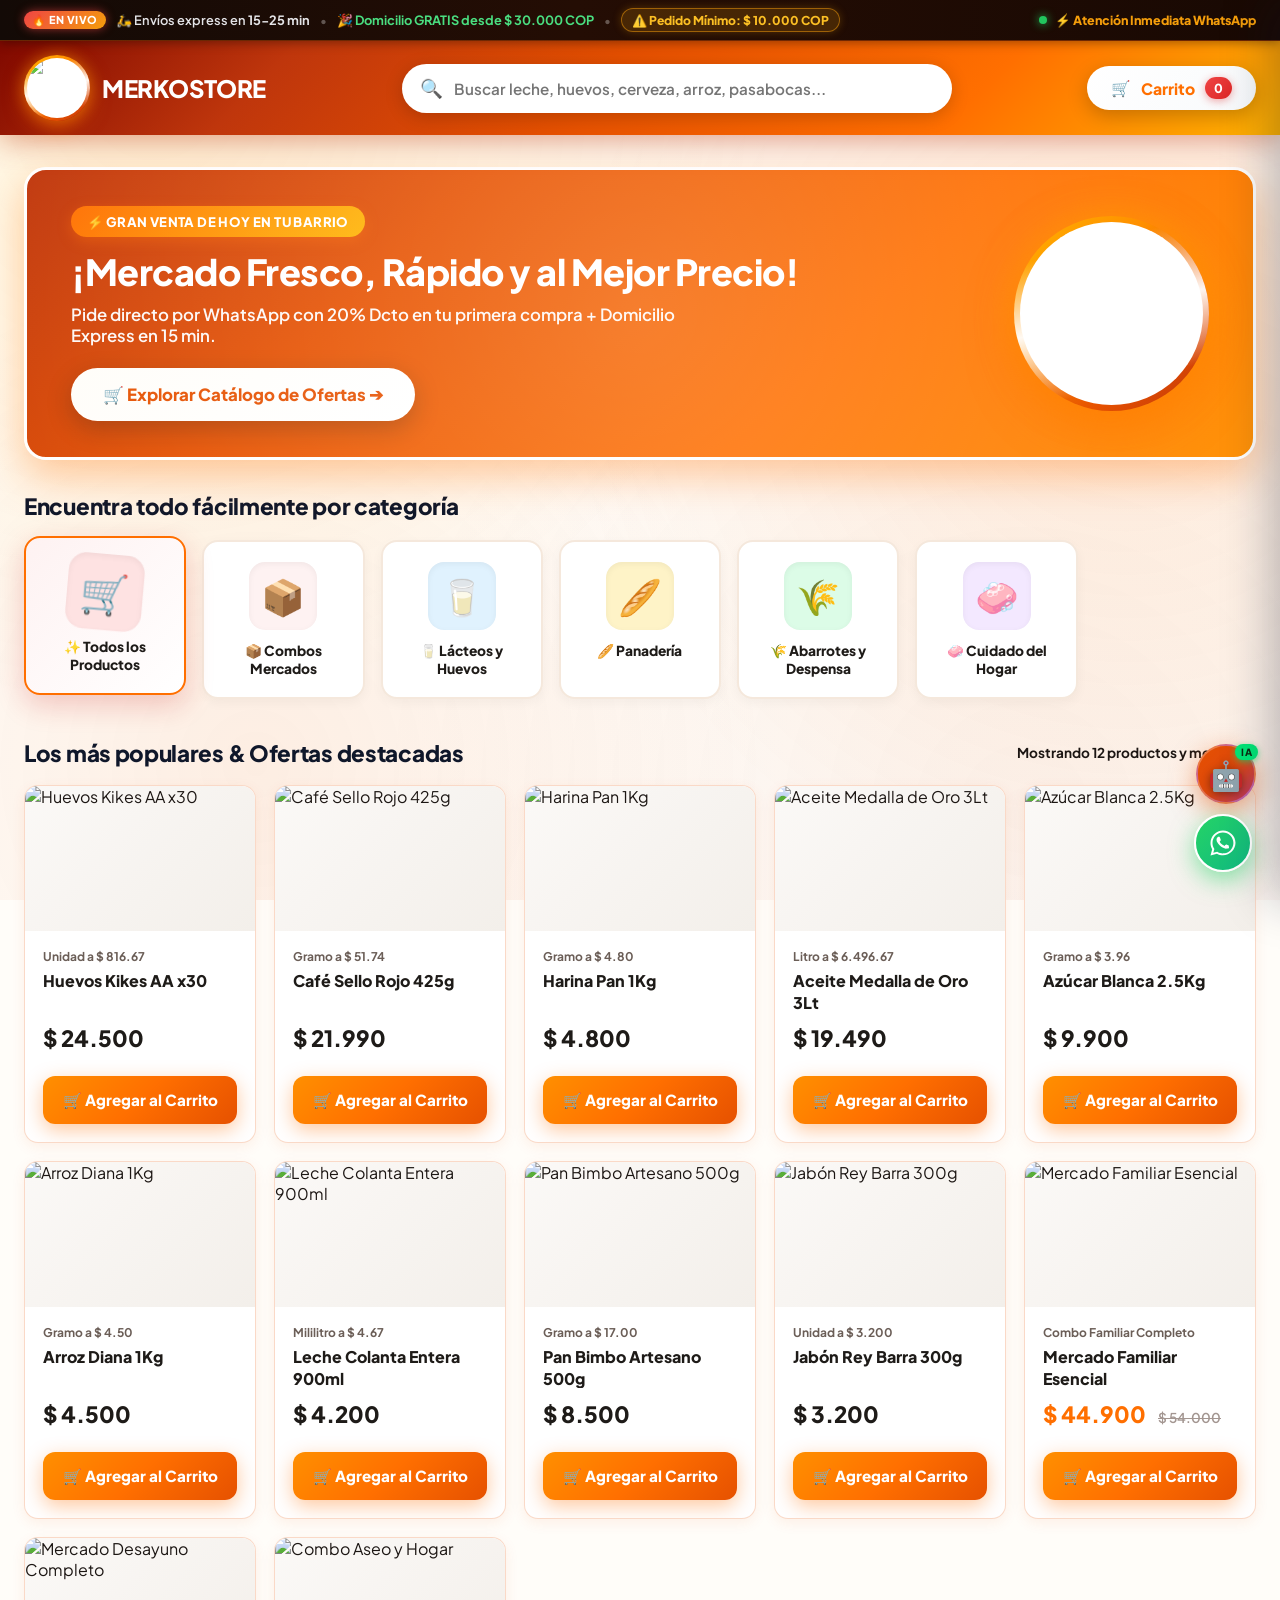
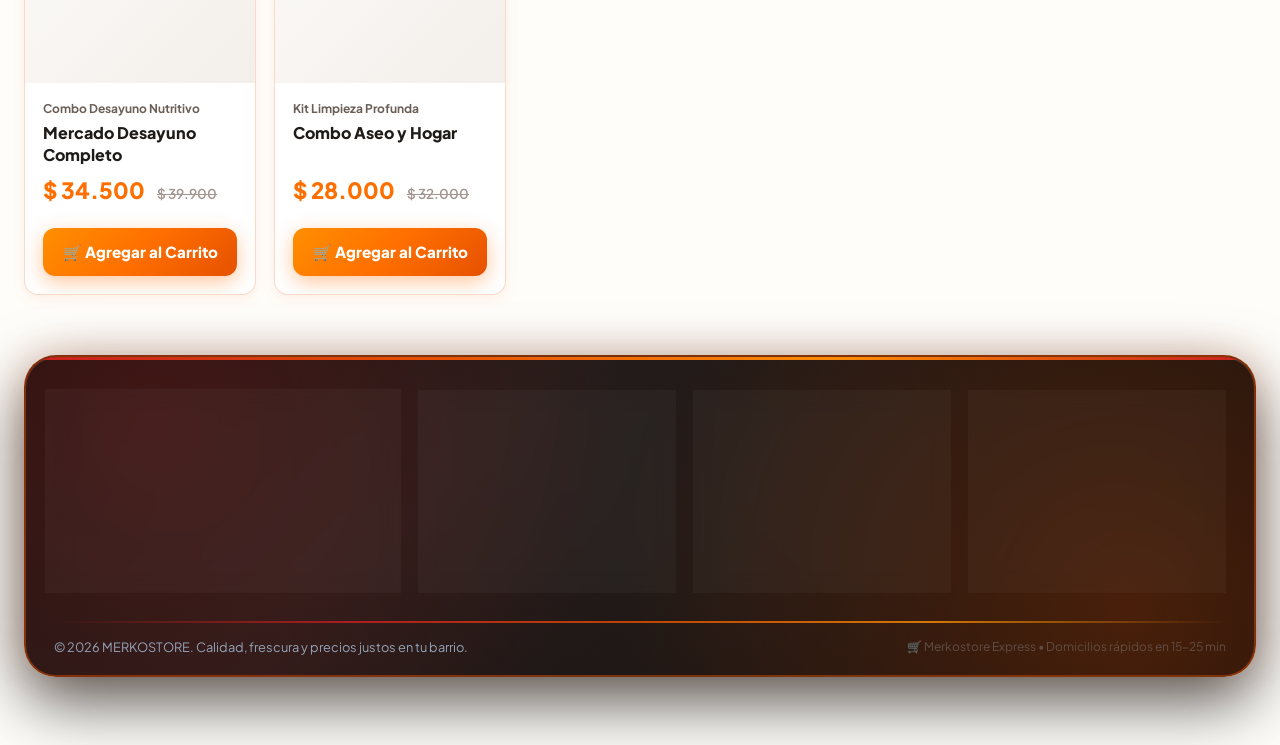
==== commit 9367f034: "fix: eliminar cintillo y boton sync, simplificar terminos IO, renombrar a Optimizar y reiniciar hist" ====
--- a/src/main/resources/static/index.html
+++ b/src/main/resources/static/index.html
@@ -56,7 +56,6 @@
                 </div>
                 <div class="brand-name-group">
                     <span class="brand-title" id="navStoreName">MERKOSTORE</span>
-                    <span class="brand-sub">TU TIENDA DE BARRIO • FRESCO Y CERCANO</span>
                 </div>
             </div>
 
@@ -136,7 +135,6 @@
                             </div>
                             <div>
                                 <div class="footer-brand-title" style="margin-bottom:2px;">MERKOSTORE</div>
-                                <div class="footer-slogan" style="font-size:0.75rem;">TU TIENDA DE BARRIO • FRESCO Y CERCANO</div>
                             </div>
                         </div>
                         <div class="footer-brand-desc">
@@ -255,9 +253,6 @@
                             <div style="font-size:0.85rem; color:var(--admin-text-muted);">Bienvenido al Panel de Control Ejecutivo de Merkostore</div>
                         </div>
                         <div style="display:flex; gap:10px; flex-wrap:wrap;">
-                            <button class="btn-merko-primary" onclick="forceSyncWithDatabase()" title="Sincronizar base de datos con Power BI y recalcular métricas">
-                                🔄 Sincronizar DB & Power BI
-                            </button>
                             <button class="btn-merko-outline" onclick="refreshDashboardData()">
                                 ⚡ Actualizar Vista
                             </button>
@@ -1168,7 +1163,7 @@
                             </div>
                             <div style="display:flex; gap:10px; flex-wrap:wrap; align-items:center;">
                                 <button class="btn-merko-primary" onclick="ejecutarOptimizacionLinealIO()" style="display:inline-flex; align-items:center; gap:8px;">
-                                    🚀 Ejecutar Solver en Vivo (Simplex)
+                                    🚀 Optimizar
                                 </button>
                                 <button class="btn-merko-outline" onclick="limpiarResultadosIO()" style="display:inline-flex; align-items:center; gap:8px; border-color:rgba(239,68,68,0.4); color:#fca5a5;">
                                     🗑️ Limpiar Resultados
@@ -1225,7 +1220,7 @@
                                 <div style="font-size:0.75rem; color:#10b981; text-transform:uppercase; font-weight:900;">Función Objetivo Óptima (Z*)</div>
                                 <div style="font-size:2rem; font-weight:900; color:#fff; margin-top:4px;" id="ioValorZOptimo">$ 0 COP</div>
                                 <div style="font-size:0.75rem; color:#cbd5e1; margin-top:4px;" id="ioValorZSubtext">
-                                    Configura el tiempo disponible y presiona "Ejecutar Solver en Vivo" para optimizar.
+                                    Configura el tiempo disponible y presiona "🚀 Optimizar" para calcular.
                                 </div>
                             </div>
                             <div class="admin-card-glass" style="border-left:4px solid #f59e0b; display:flex; justify-content:space-between; align-items:center;">
@@ -1260,7 +1255,7 @@
                                 <tbody id="ioDecisionTableBody">
                                     <tr>
                                         <td colspan="6" style="text-align:center; padding:36px; color:var(--admin-text-muted);">
-                                            ⚡ Configura el tiempo disponible del administrador y presiona <strong>"🚀 Ejecutar Solver en Vivo (Simplex)"</strong> para calcular la mezcla óptima.
+                                            ⚡ Configura el tiempo disponible del administrador y presiona <strong>"🚀 Optimizar"</strong> para calcular la mezcla ideal.
                                         </td>
                                     </tr>
                                 </tbody>
@@ -1270,7 +1265,7 @@
                         <!-- Bottlenecks & Resource Usage -->
                         <div class="admin-card-glass">
                             <h3 style="font-size:0.95rem; font-weight:900; color:#FF8F00; margin-bottom:14px;">
-                                ⚙️ 3. Diagnóstico de Recursos, Holguras y Cuellos de Botella
+                                ⚙️ 3. Estado del Inventario: Disponibilidad y Productos Limitantes
                             </h3>
                             <div style="display:grid; grid-template-columns:repeat(auto-fit, minmax(220px, 1fr)); gap:12px;" id="ioResourceDiagnosticsGrid">
                                 <!-- Dynamic Diagnostic Cards rendered by ejecutarOptimizacionLinealIO() -->
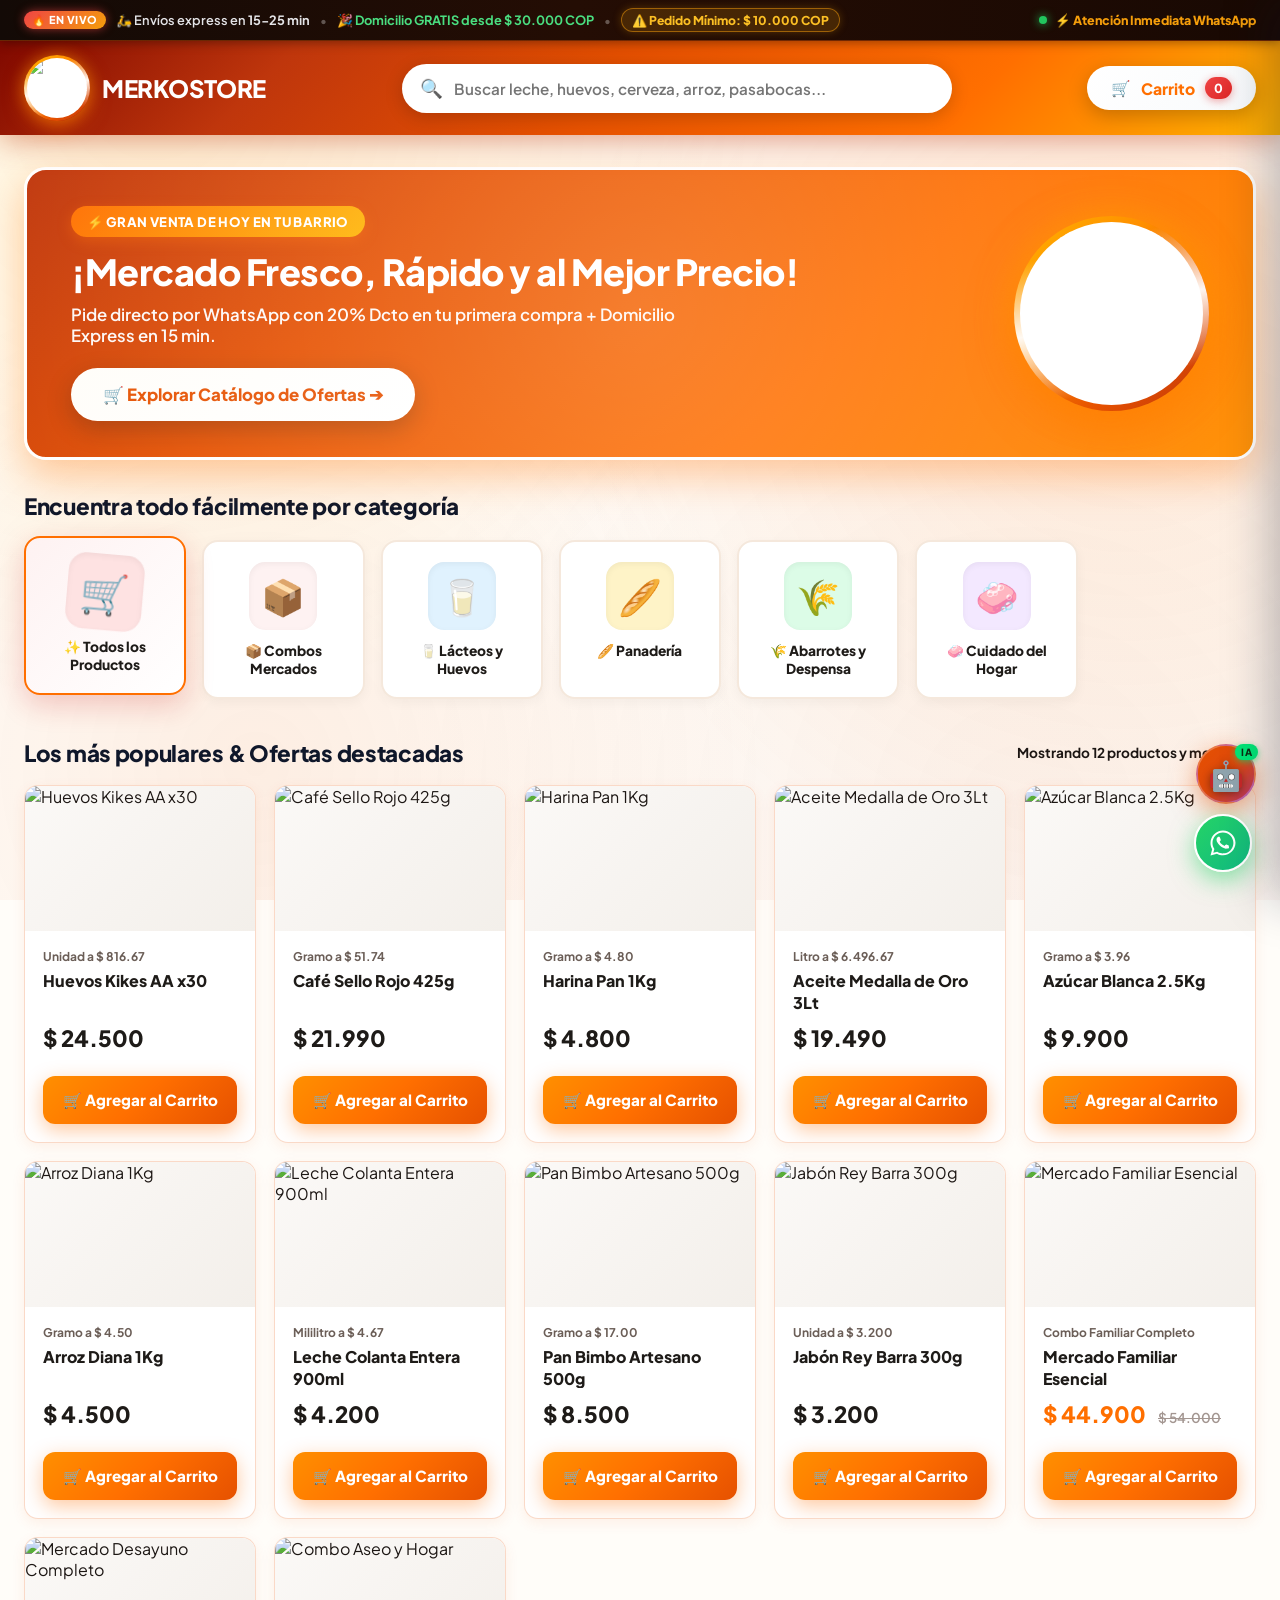
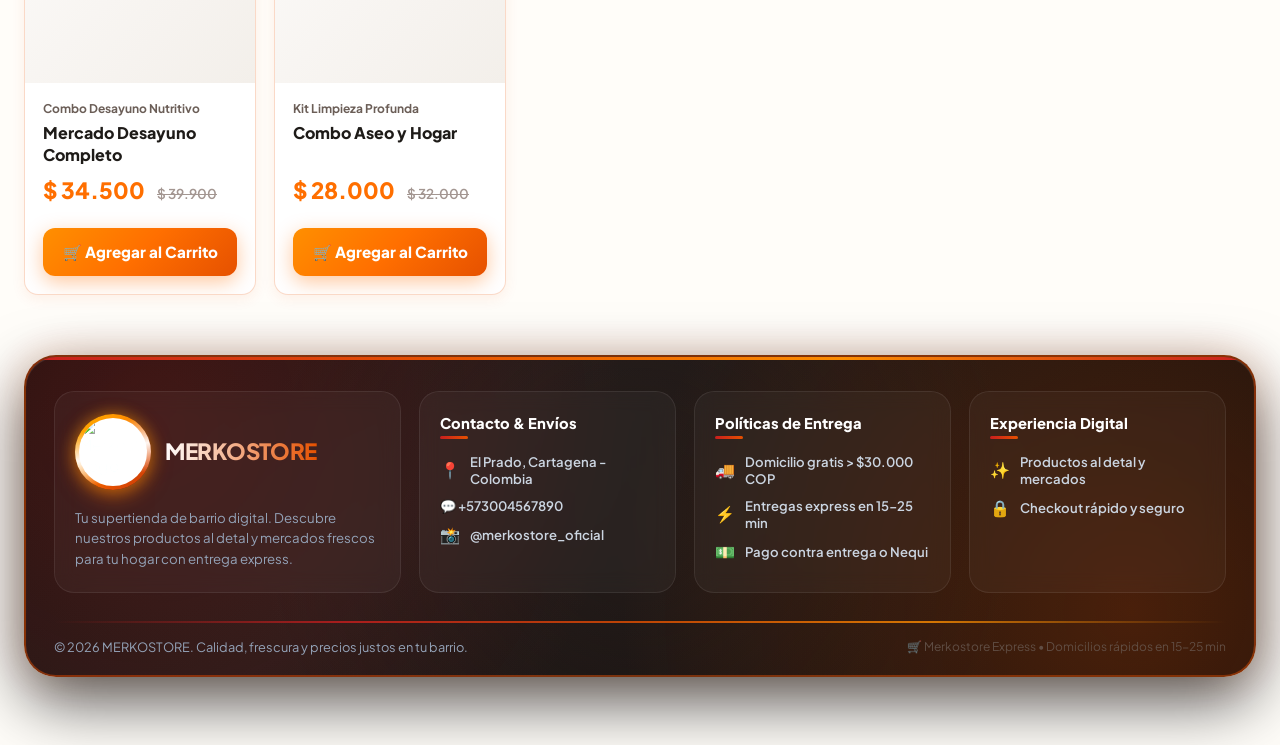
==== commit 710fe343: "feat: bloquear compra de productos cuando el presupuesto es insuficiente y mostrar aviso claro" ====
--- a/src/main/resources/static/index.html
+++ b/src/main/resources/static/index.html
@@ -466,6 +466,15 @@
                                     </div>
                                 </div>
 
+                                <!-- AVISO DE PRESUPUESTO INSUFICIENTE EN TIEMPO REAL -->
+                                <div id="editorBudgetWarning" style="display:none; background:rgba(239, 68, 68, 0.12); border:1.5px solid #ef4444; border-radius:12px; padding:12px 16px; margin-bottom:16px; align-items:center; gap:12px; box-shadow:0 4px 15px rgba(239, 68, 68, 0.2);">
+                                    <span style="font-size:1.4rem; line-height:1;">⚠️</span>
+                                    <div style="font-size:0.84rem; color:#fca5a5; line-height:1.4;">
+                                        <strong style="color:#ef4444; font-size:0.88rem; display:block; margin-bottom:2px;">⚠️ Presupuesto Insuficiente</strong>
+                                        <span id="editorBudgetMessage">El valor de compra de este producto supera el presupuesto disponible del negocio.</span>
+                                    </div>
+                                </div>
+
                                 <div class="merko-form-group">
                                     <label>Imagen del Producto / Mercado *</label>
                                     <div style="display:flex; align-items:center; gap:12px; flex-wrap:wrap; background:#181210; border:1.5px dashed var(--admin-border); padding:12px 16px; border-radius:12px;">
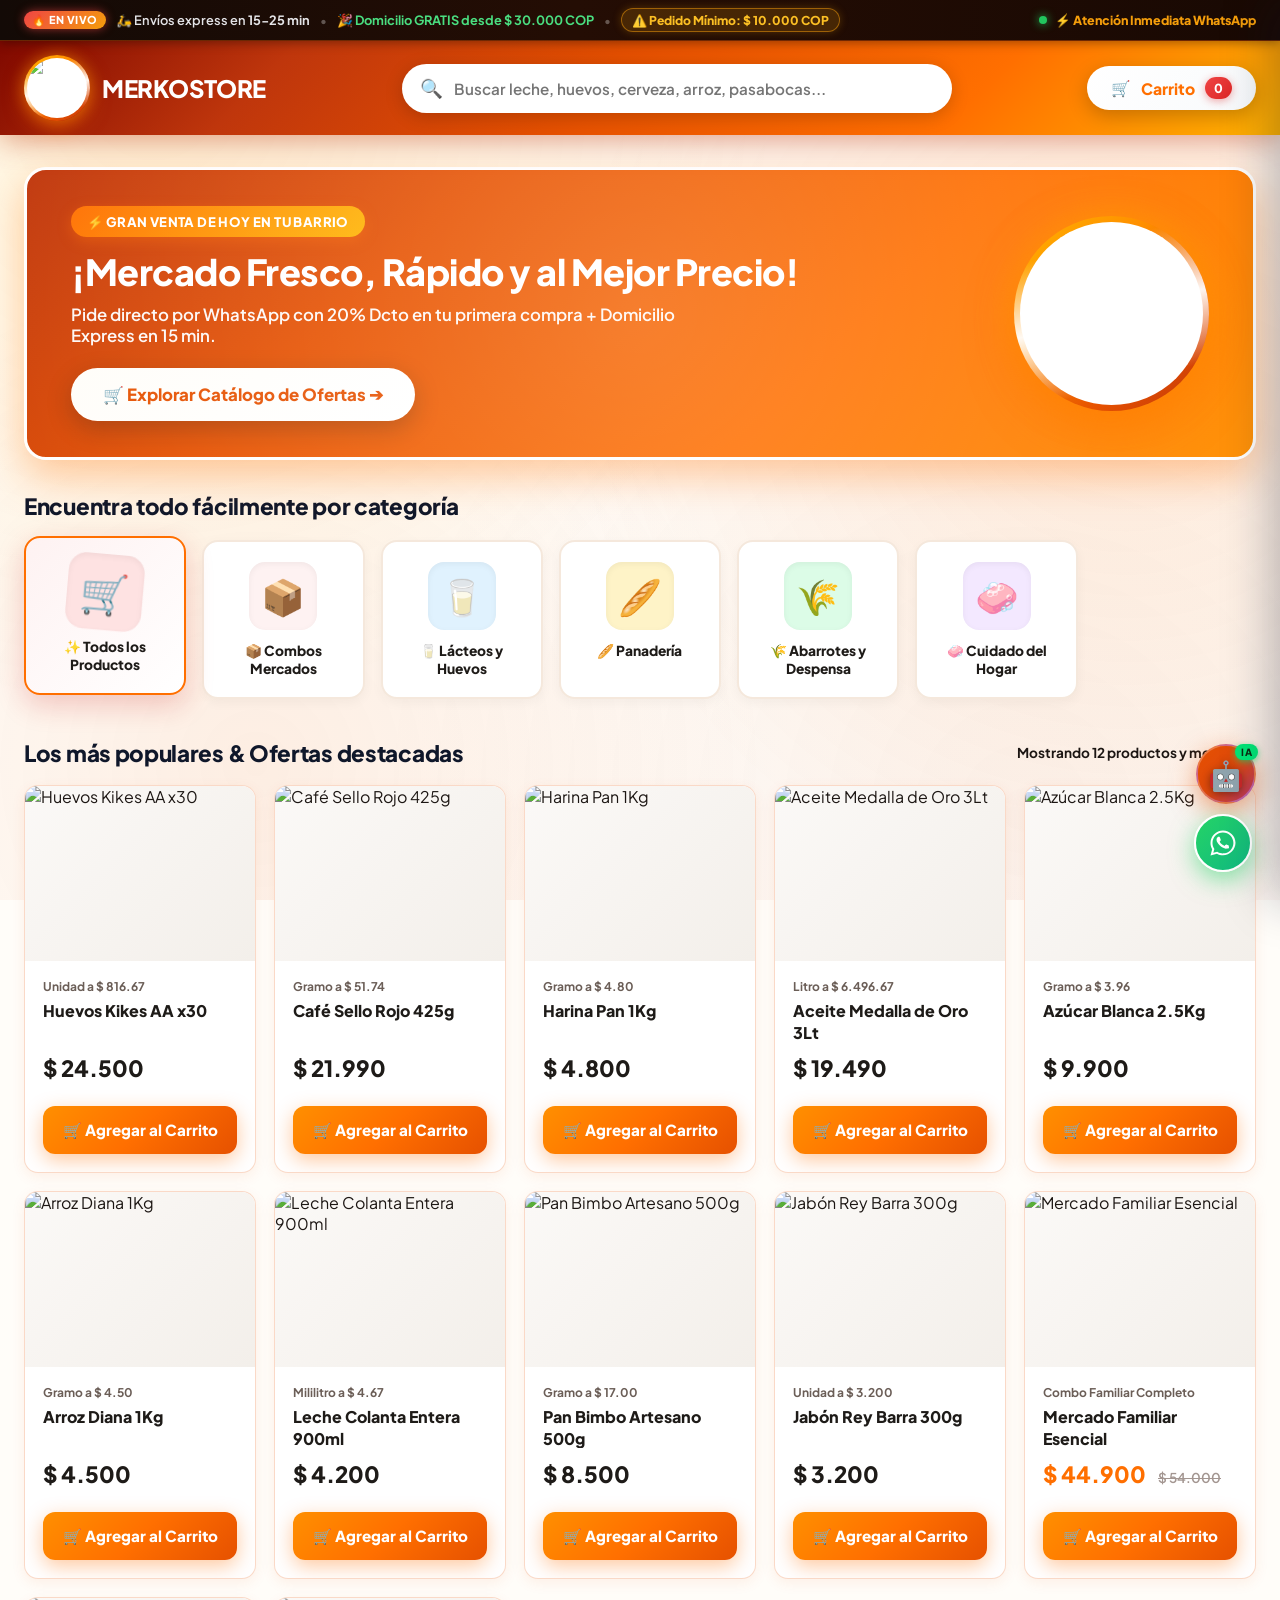
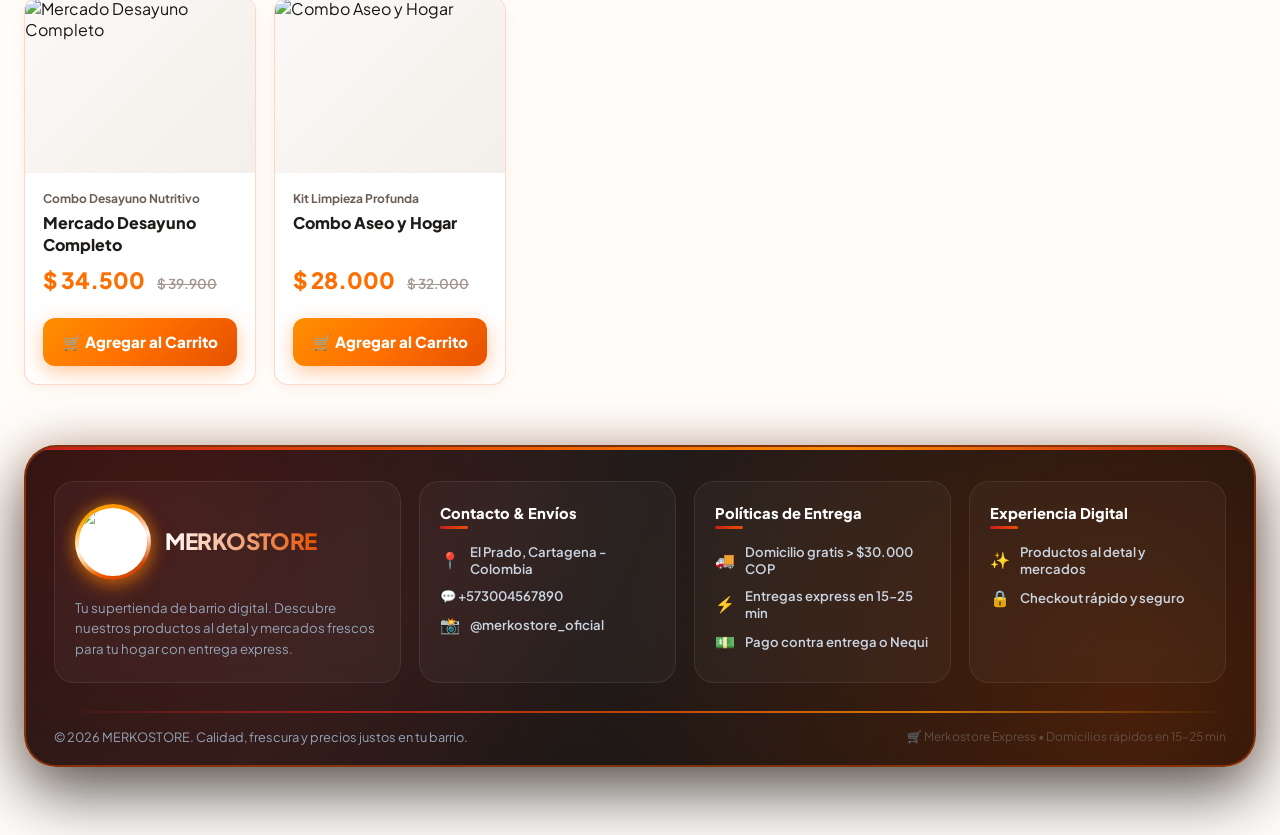
==== commit efe4d34b: "feat(ui): expandir recuadro de imagen en tarjetas, sincronizar preview admin y reparar controles de " ====
--- a/src/main/resources/static/index.html
+++ b/src/main/resources/static/index.html
@@ -440,13 +440,13 @@
                                     </div>
                                 </div>
 
-                                <div style="display:grid; grid-template-columns:1fr 1fr; gap:16px;">
-                                    <div class="merko-form-group">
+                                <div style="display:grid; grid-template-columns:1fr 1fr; gap:16px;" id="editorPricesGrid">
+                                    <div class="merko-form-group" id="editorCostPriceGroup">
                                         <label>Precio de Adquisición ($ COP) *</label>
                                         <input type="number" id="editorCostPrice" value="" placeholder="Ej: 32000" oninput="updateLivePreview()">
                                         <small style="display:block; font-size:0.72rem; color:var(--admin-text-muted); margin-top:4px;">Valor que paga el administrador al proveedor por adquirir una unidad de este producto.</small>
                                     </div>
-                                    <div class="merko-form-group">
+                                    <div class="merko-form-group" id="editorPriceGroup">
                                         <label>Precio Venta ($ COP) *</label>
                                         <input type="number" id="editorPrice" value="" placeholder="Ej: 48000" oninput="updateLivePreview()">
                                         <small style="display:block; font-size:0.72rem; color:var(--admin-text-muted); margin-top:4px;">Precio oficial al detal o combo al cliente.</small>
@@ -462,7 +462,7 @@
                                     <div class="merko-form-group">
                                         <label id="lblEditorStock">Inventario Inicial *</label>
                                         <input type="number" id="editorStock" value="" placeholder="Ej: 25" oninput="updateLivePreview()">
-                                        <small style="display:block; font-size:0.72rem; color:var(--admin-text-muted); margin-top:4px;">Existencias físicas disponibles en bodega.</small>
+                                        <small id="subEditorStock" style="display:block; font-size:0.72rem; color:var(--admin-text-muted); margin-top:4px;">Existencias físicas disponibles en bodega.</small>
                                     </div>
                                 </div>
 
@@ -588,7 +588,7 @@
                                 </div>
 
                                 <div class="product-card-bright" id="liveCardPreview" style="width:100%; max-width:240px; transition:max-width 0.3s ease;">
-                                    <div class="card-img-wrap" id="prevImgWrap" style="overflow:hidden; position:relative; border-radius:10px 10px 0 0; height:180px;">
+                                    <div class="card-img-wrap" id="prevImgWrap" style="overflow:hidden; position:relative; border-radius:10px 10px 0 0; height:175px;">
                                         <span class="discount-tag" id="prevDiscountTag" style="display:none;">-20%</span>
                                         <span class="card-type-badge mercado" id="prevTypeBadge">📦 MERCADO</span>
                                         <button type="button" class="fav-heart-btn">♡</button>
--- a/src/main/resources/static/styles.css
+++ b/src/main/resources/static/styles.css
@@ -747,7 +747,7 @@
 .card-img-wrap {
     position: relative;
     width: 100%;
-    height: 145px;
+    height: 175px;
     background: linear-gradient(135deg, #FBF9F7 0%, #F3EFEA 100%);
     overflow: hidden;
     display: flex;
@@ -809,7 +809,7 @@
     max-height: 100% !important;
     object-fit: var(--img-fit-pc, cover) !important;
     object-position: var(--img-pos-pc, 50% 50%) !important;
-    transform: scale(var(--img-zoom-pc, 1)) !important;
+    transform: translate(var(--img-trans-x-pc, 0%), var(--img-trans-y-pc, 0%)) scale(var(--img-zoom-pc, 1)) !important;
     transition: transform 0.25s ease;
     will-change: transform;
 }
@@ -819,17 +819,17 @@
 }
 
 .product-card-bright:hover .card-img-wrap img.product-framed-img {
-    transform: scale(calc(var(--img-zoom-pc, 1) * 1.05)) !important;
+    transform: translate(var(--img-trans-x-pc, 0%), var(--img-trans-y-pc, 0%)) scale(calc(var(--img-zoom-pc, 1) * 1.05)) !important;
 }
 
 @media (max-width: 768px) {
     .card-img-wrap img.product-framed-img {
         object-fit: var(--img-fit-mob, cover) !important;
         object-position: var(--img-pos-mob, 50% 50%) !important;
-        transform: scale(var(--img-zoom-mob, 1)) !important;
+        transform: translate(var(--img-trans-x-mob, 0%), var(--img-trans-y-mob, 0%)) scale(var(--img-zoom-mob, 1)) !important;
     }
     .product-card-bright:hover .card-img-wrap img.product-framed-img {
-        transform: scale(calc(var(--img-zoom-mob, 1) * 1.05)) !important;
+        transform: translate(var(--img-trans-x-mob, 0%), var(--img-trans-y-mob, 0%)) scale(calc(var(--img-zoom-mob, 1) * 1.05)) !important;
     }
 }
 
@@ -4539,7 +4539,7 @@
     }
 
     .card-img-wrap {
-        height: 125px !important;
+        height: 145px !important;
     }
 
     .card-body-bright {
@@ -4878,5 +4878,16 @@
     }
 }
 
-
-
+/* Ocultar Asistente de IA (MerkoBot) en el Panel de Administración */
+body.admin-fullscreen-active #floatingChatbotBtn,
+body.admin-fullscreen-active .floating-chatbot-btn,
+body.admin-fullscreen-active #chatbotWidgetContainer,
+body.admin-fullscreen-active .chatbot-widget-container {
+    display: none !important;
+    visibility: hidden !important;
+    pointer-events: none !important;
+}
+
+
+
+
